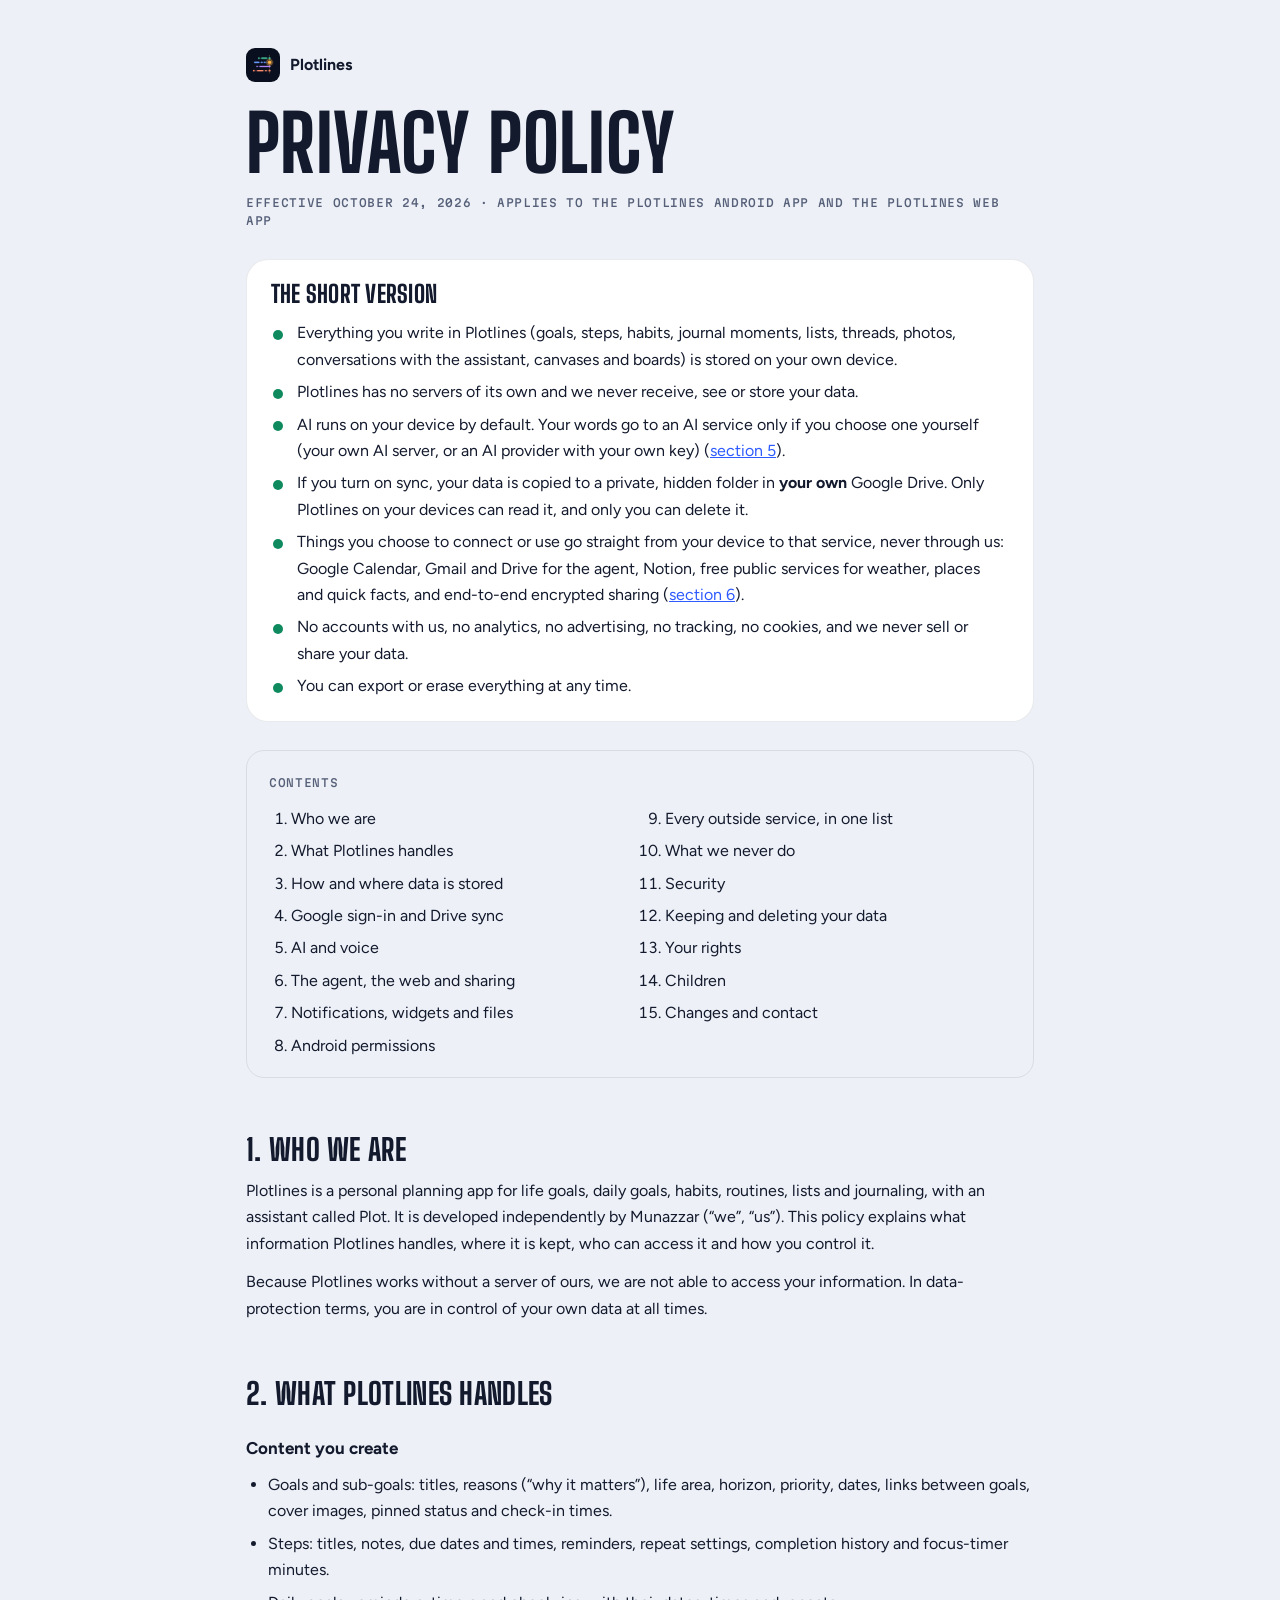
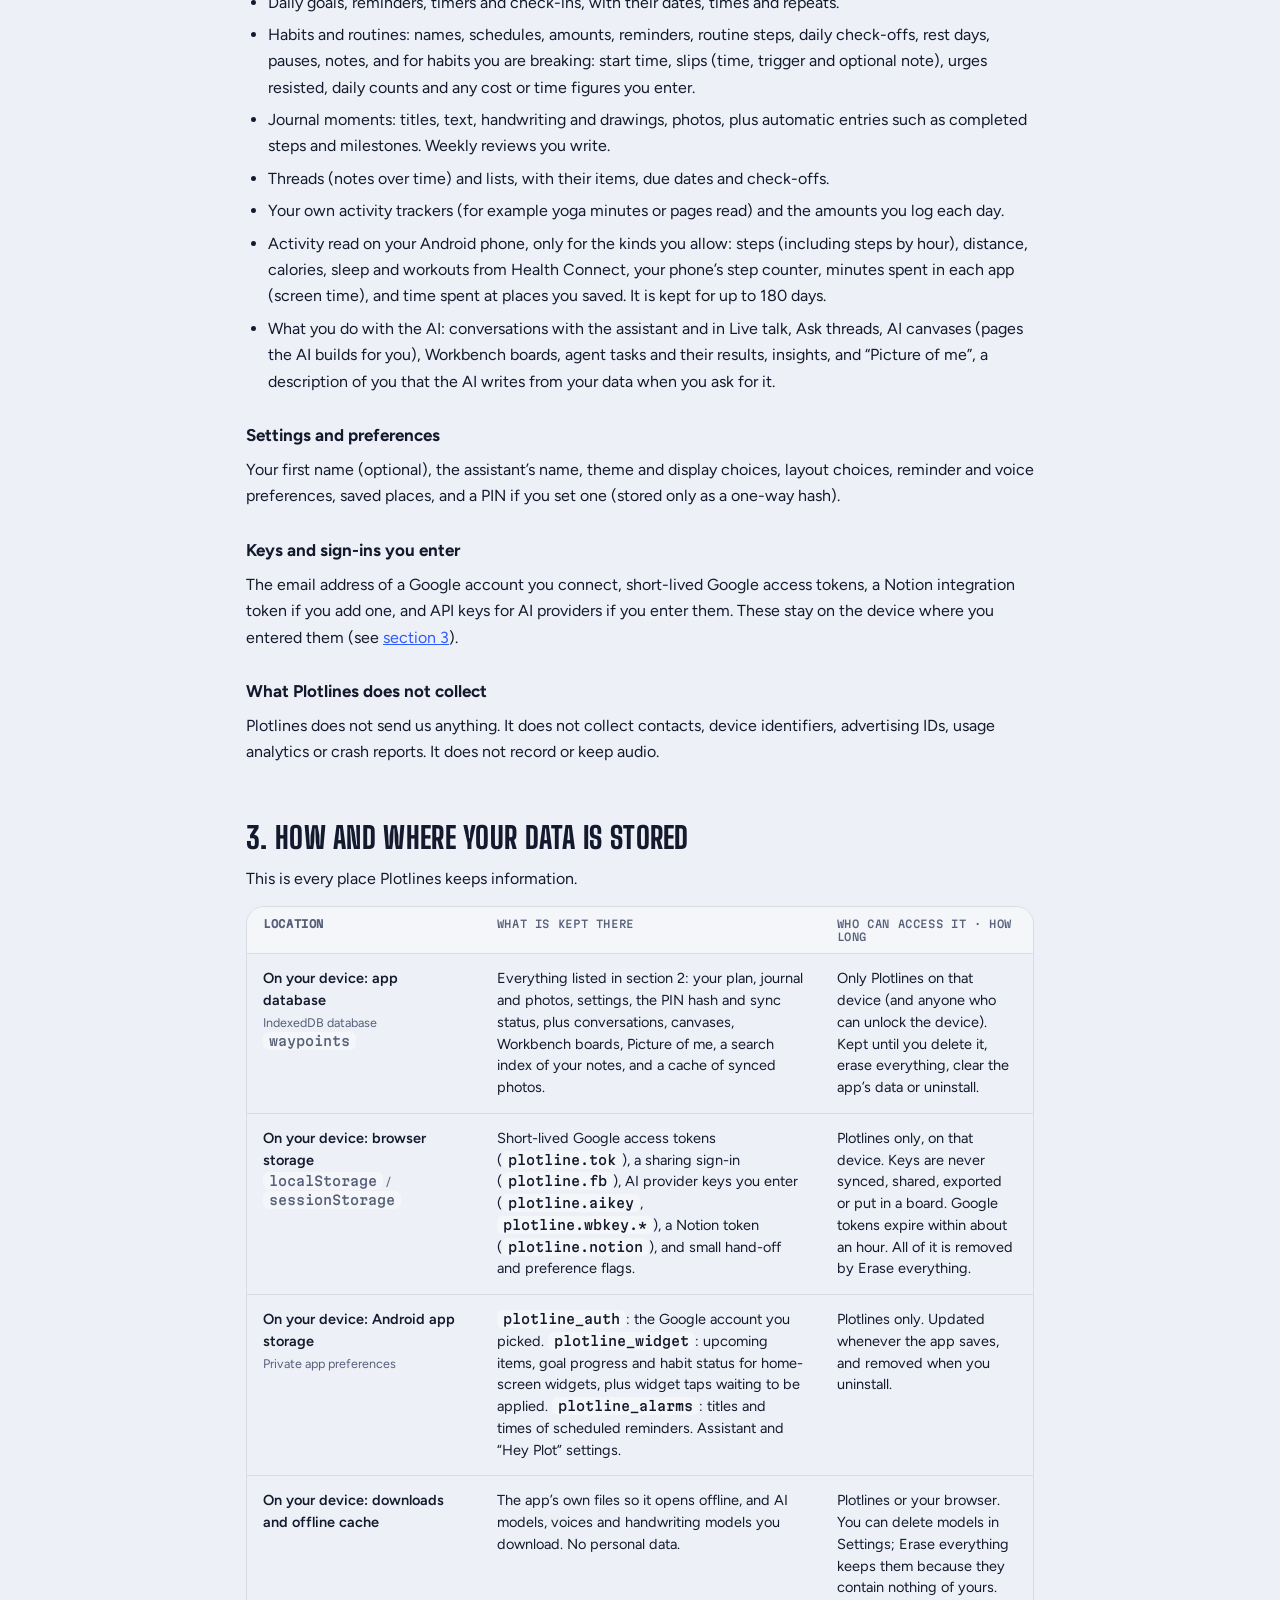
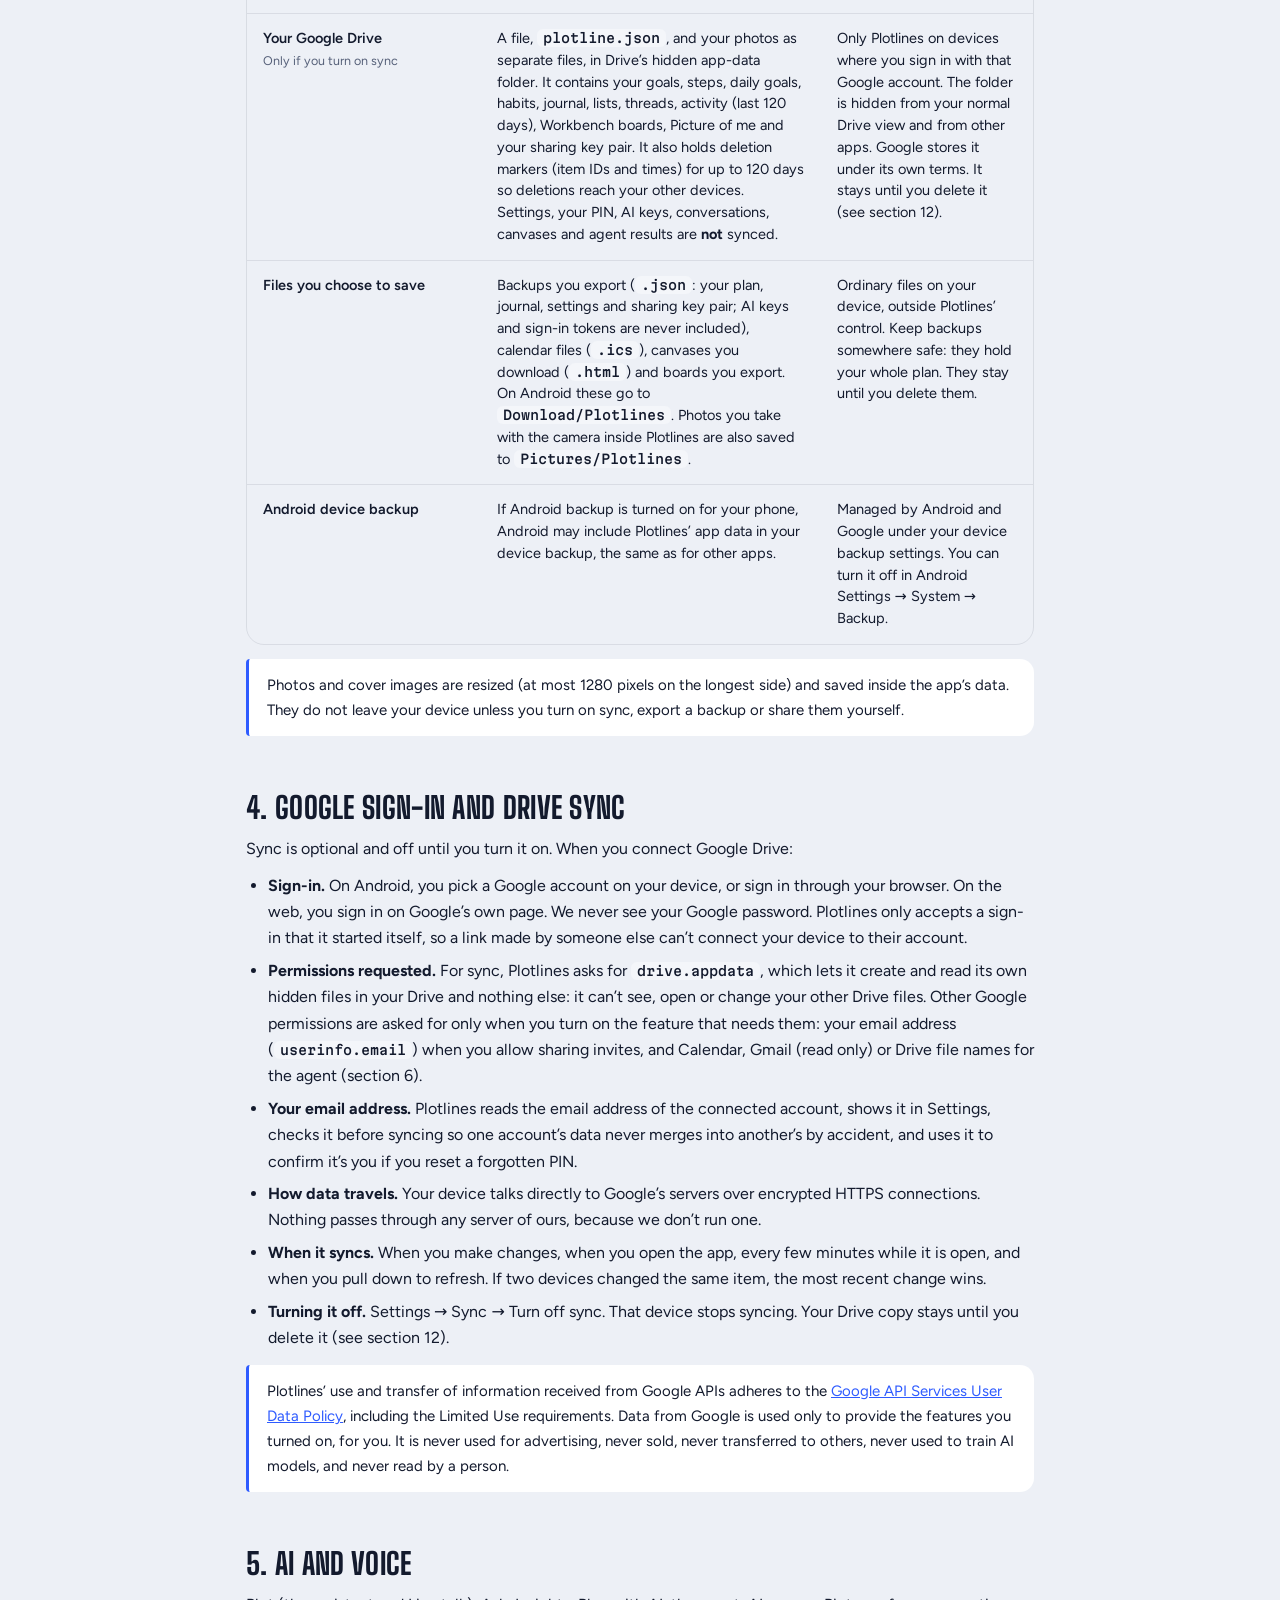
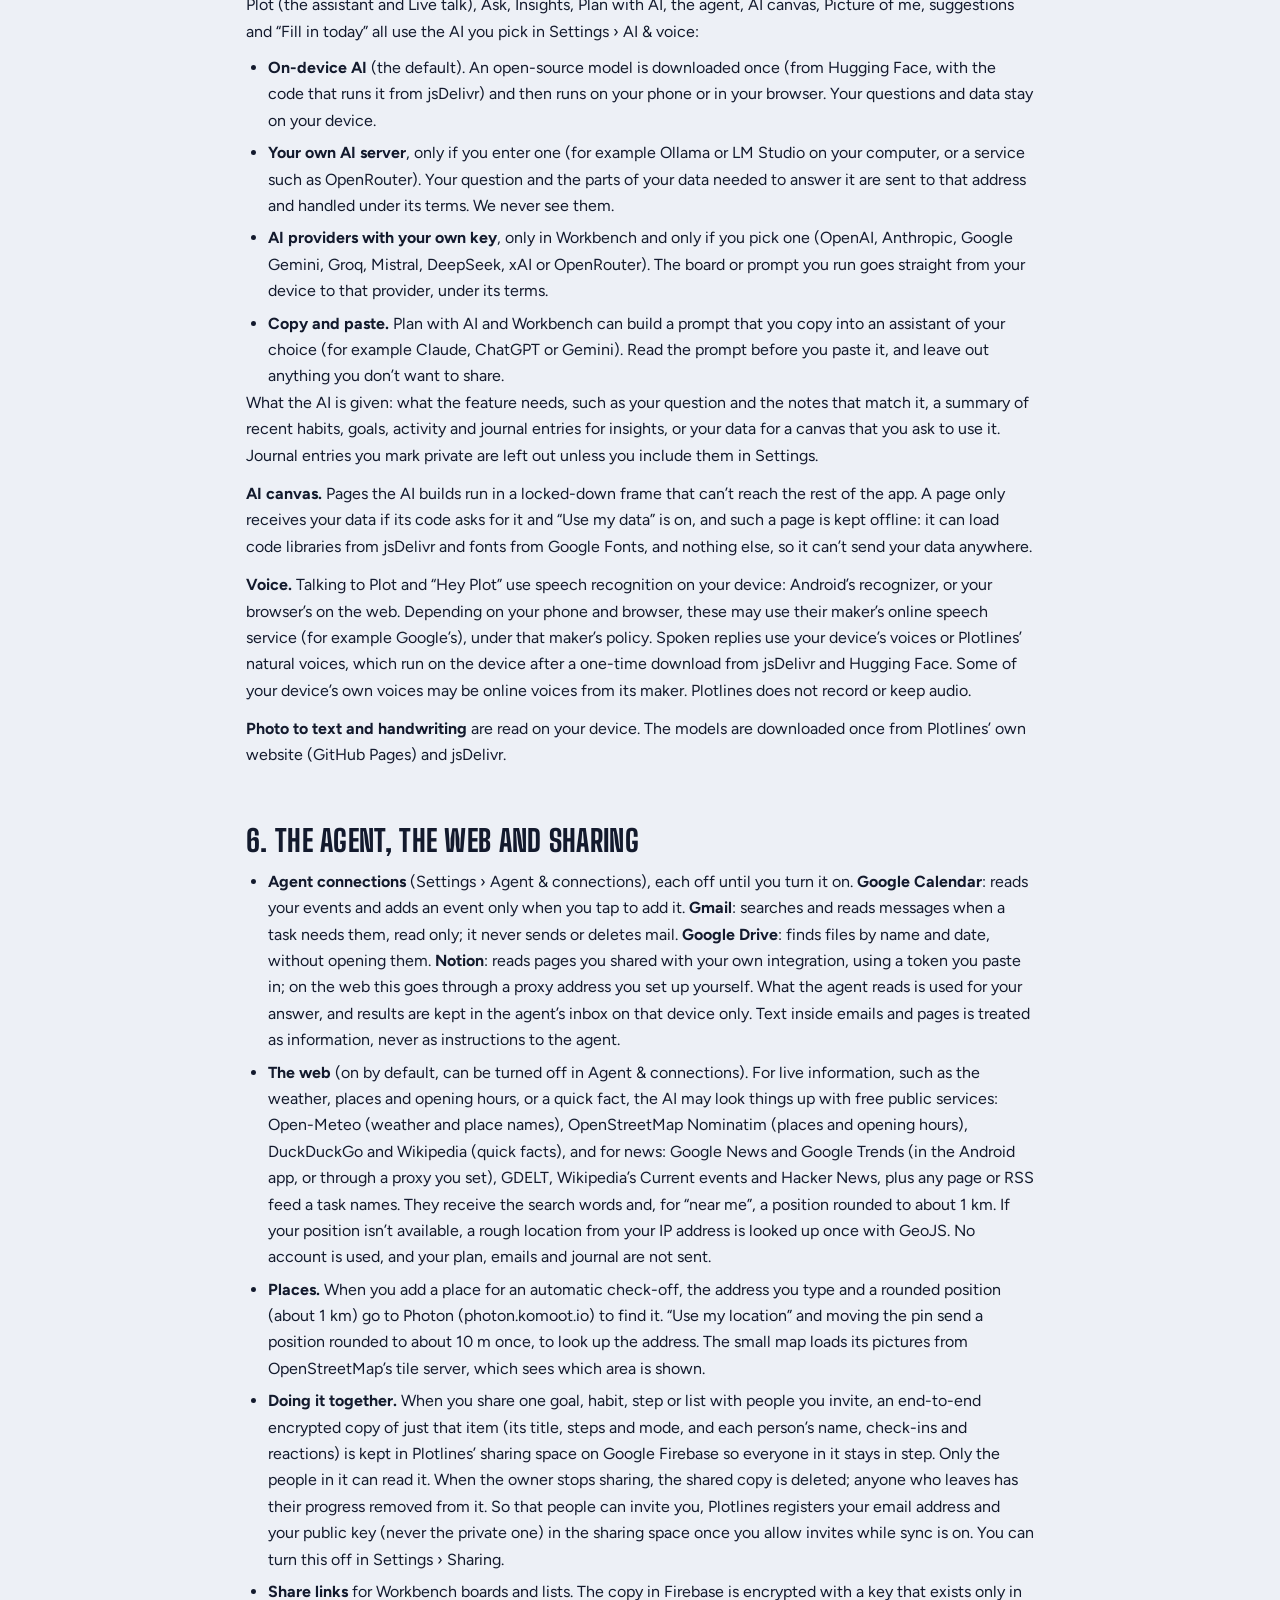
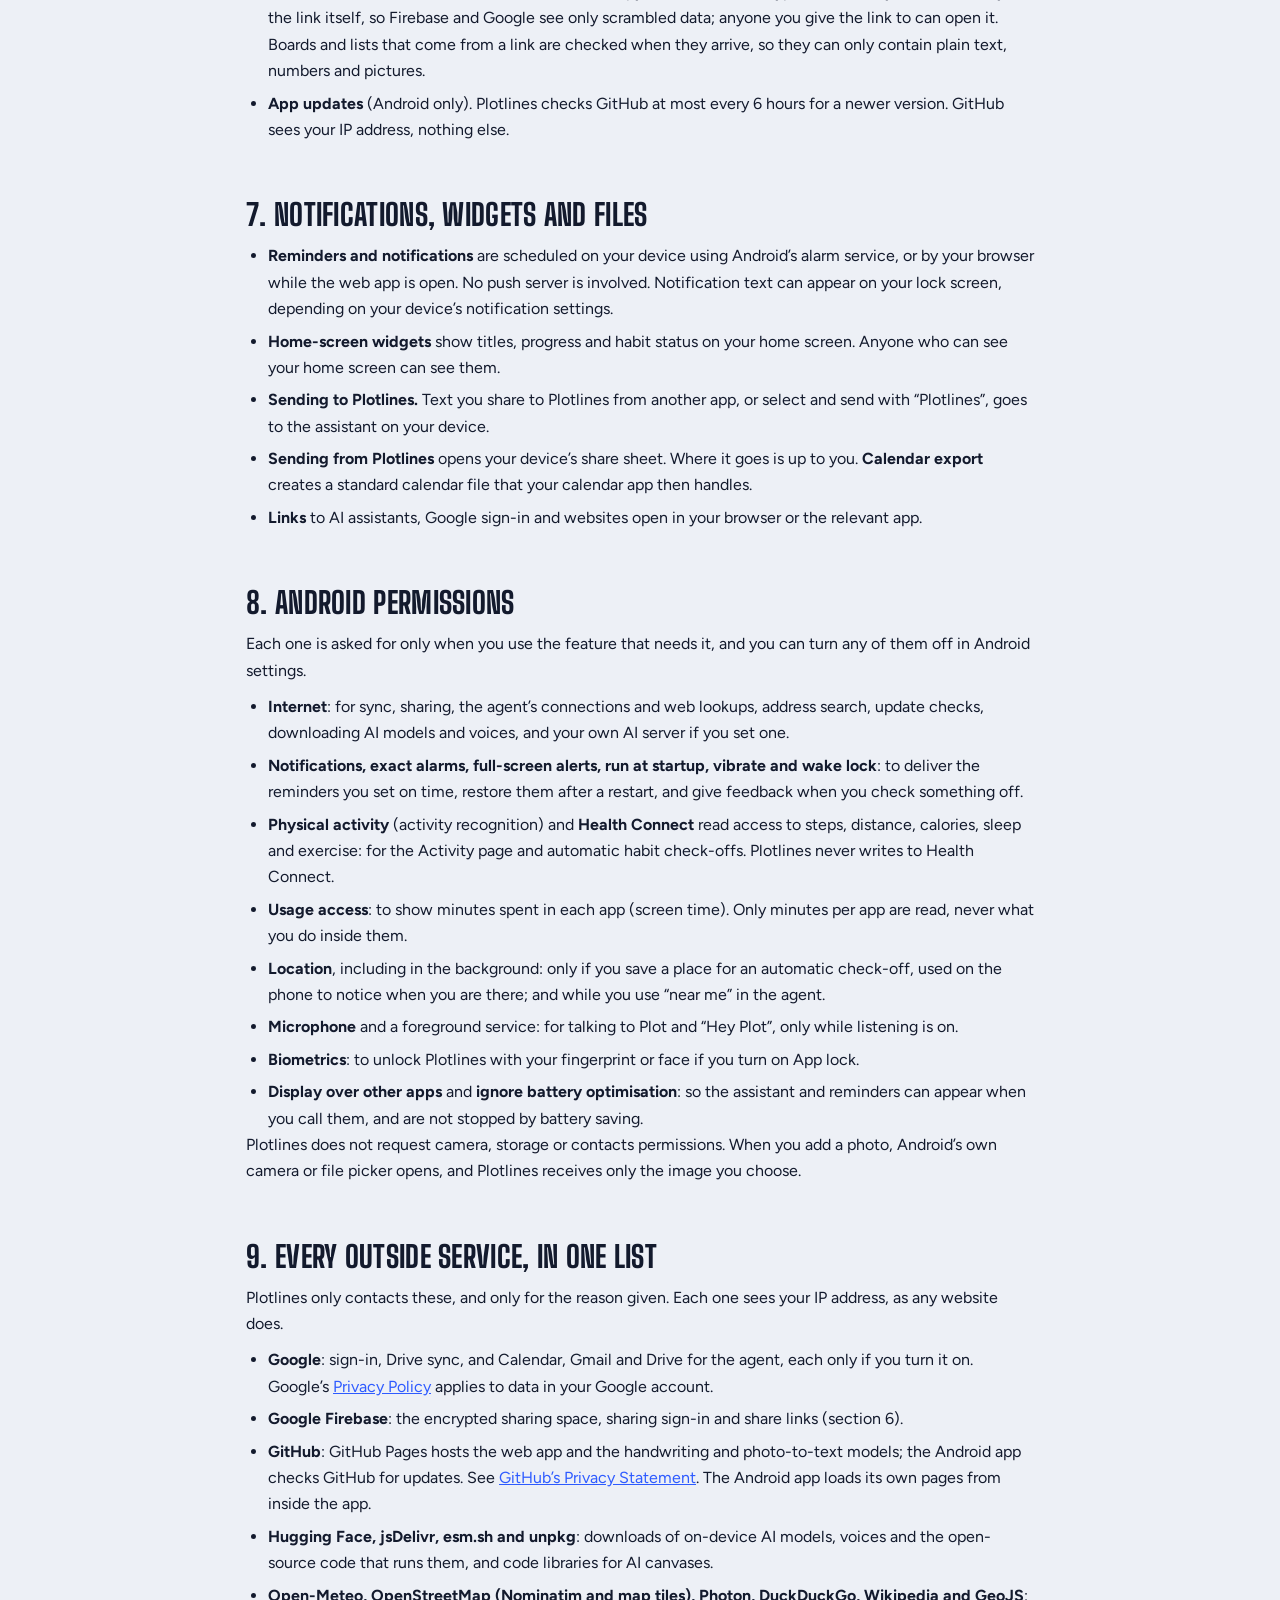
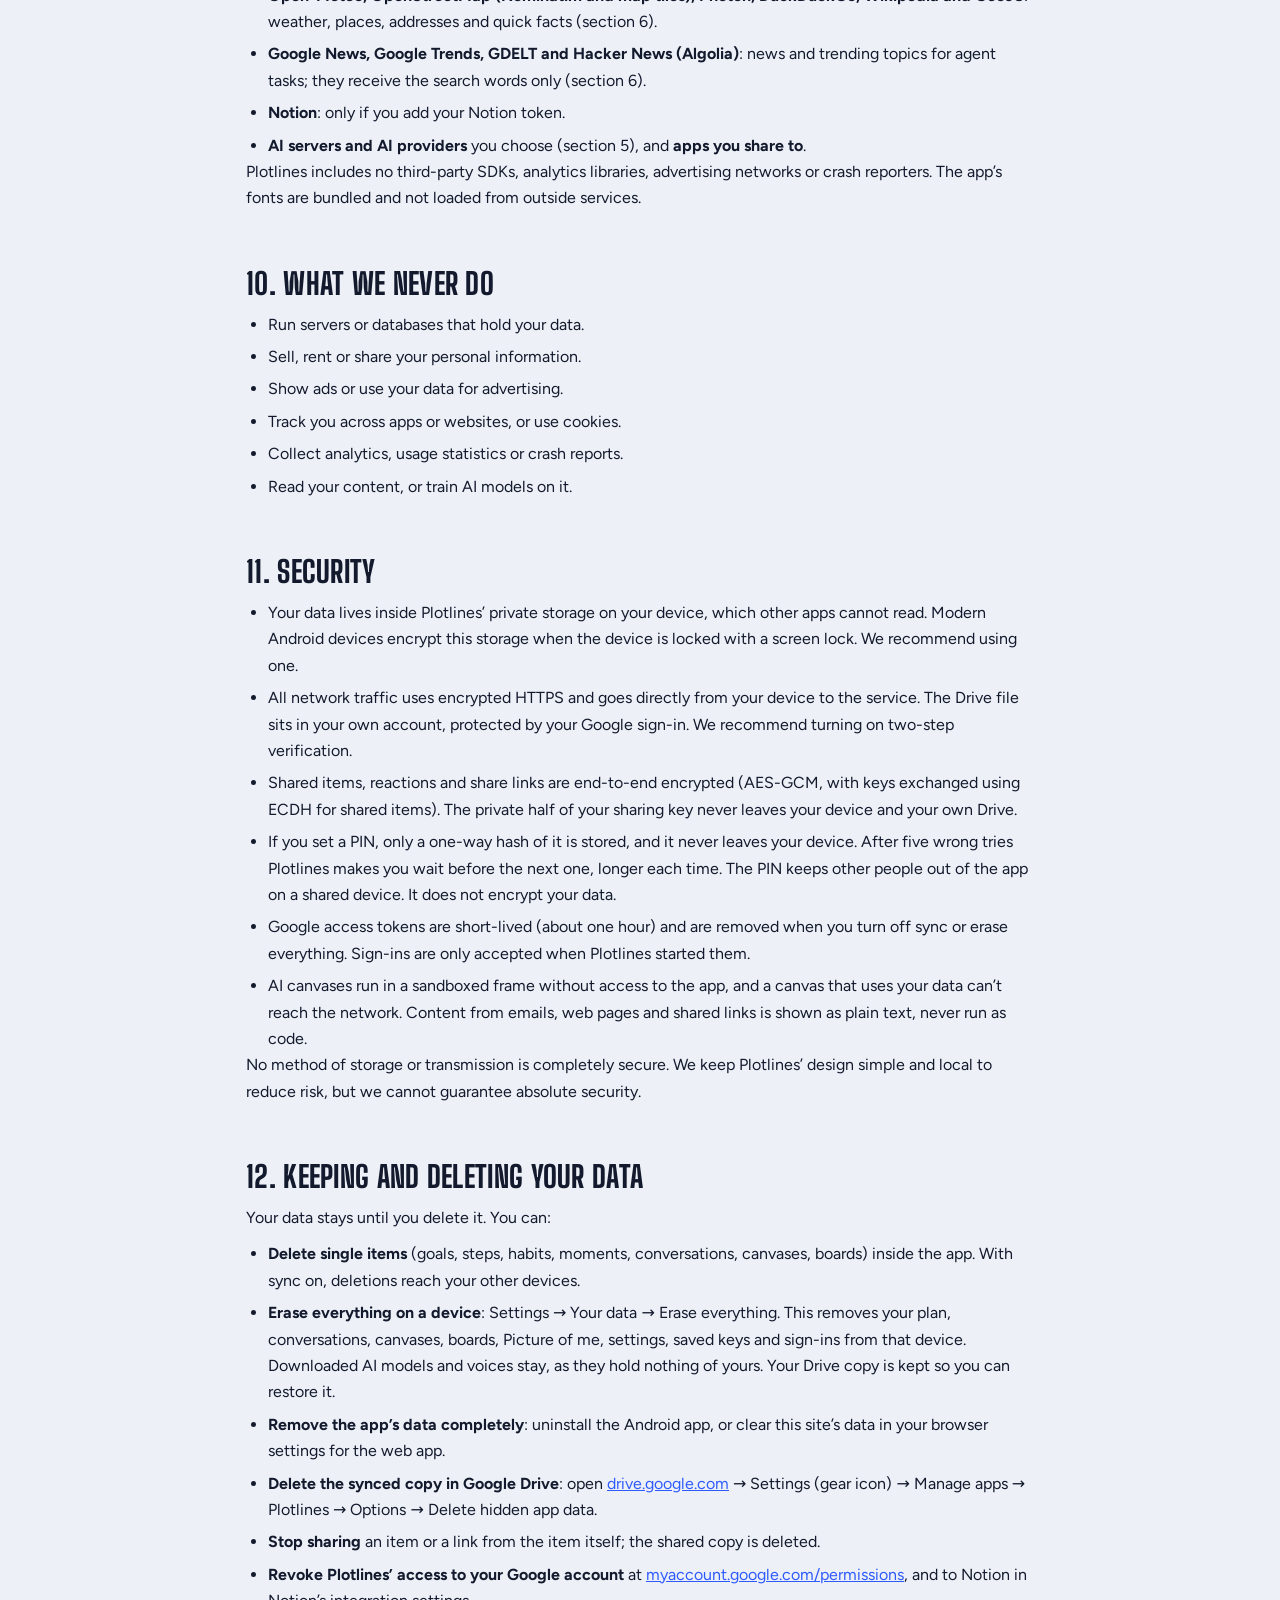
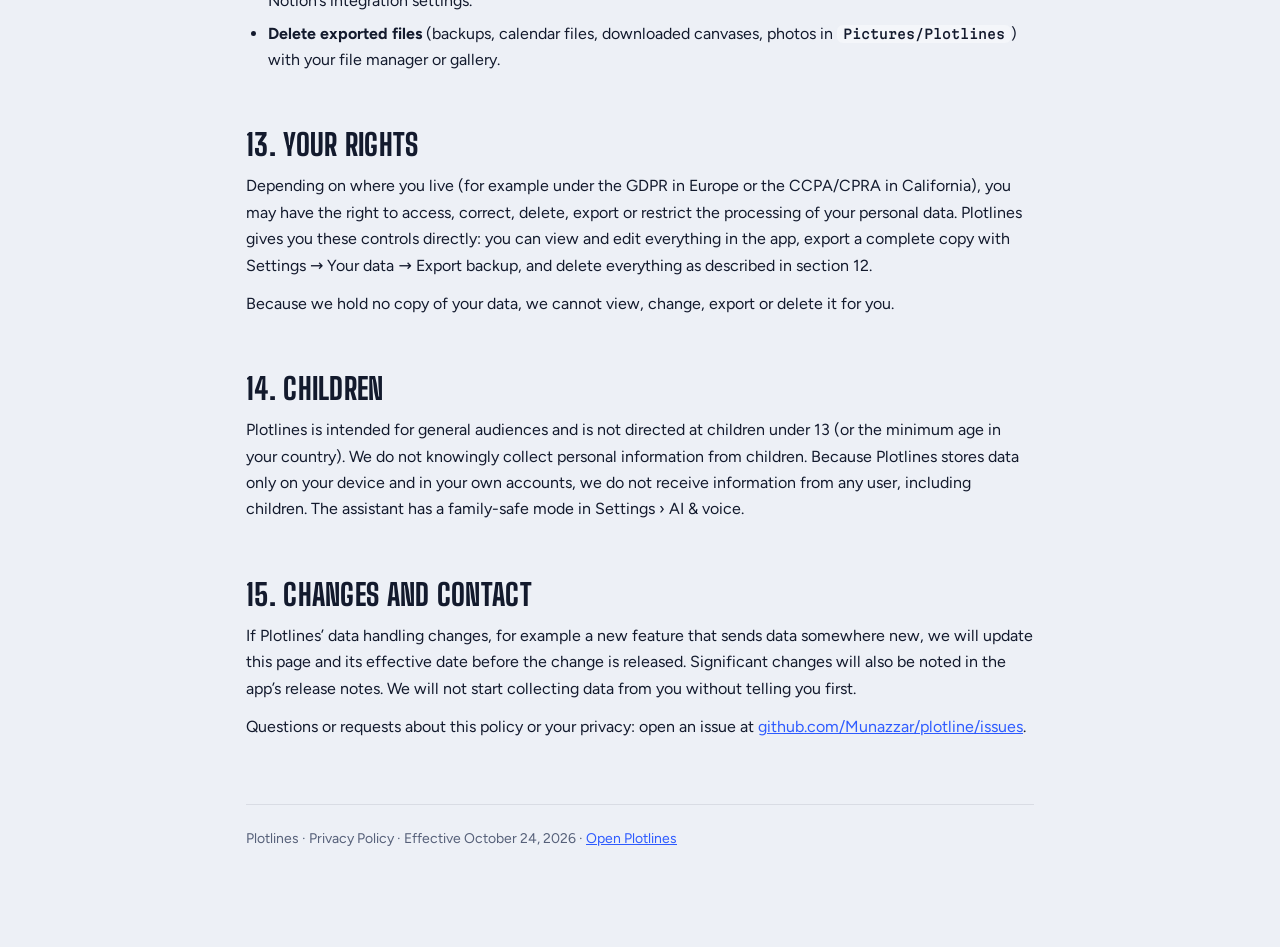
==== privacy.html @ 985416fe "1.52.0: news agent tasks that learn, tasks on your AI server, nav and title fixes - Agent web lookup" ====
<!doctype html>
<html lang="en">
<head>
<meta charset="utf-8">
<meta name="viewport" content="width=device-width,initial-scale=1,viewport-fit=cover">
<title>Plotlines Privacy Policy</title>
<meta name="description" content="How Plotlines handles your data: what it stores, where it is stored, and how to delete it.">
<meta name="theme-color" content="#0A0F1F">
<link rel="icon" href="icon-192.png">
<style>
@font-face{font-family:'Big Shoulders Display';font-weight:800;font-display:swap;src:url(fonts/big-shoulders-display-latin-800-normal.woff2) format('woff2')}
@font-face{font-family:'Figtree';font-weight:400;font-display:swap;src:url(fonts/figtree-latin-400-normal.woff2) format('woff2')}
@font-face{font-family:'Figtree';font-weight:600;font-display:swap;src:url(fonts/figtree-latin-600-normal.woff2) format('woff2')}
@font-face{font-family:'Figtree';font-weight:700;font-display:swap;src:url(fonts/figtree-latin-700-normal.woff2) format('woff2')}
@font-face{font-family:'Martian Mono';font-weight:500;font-display:swap;src:url(fonts/martian-mono-latin-500-normal.woff2) format('woff2')}
:root{--bg:#0A0F1F;--surface:#141B32;--surface-2:#1B2340;--line:rgba(200,210,240,.1);--line-2:rgba(200,210,240,.2);--text:#ECEAE3;--muted:#98A0B6;--accent:#FFB547;--ok:#46C99B}
@media (prefers-color-scheme:light){:root:not([data-theme=dark]){--bg:#EDF0F6;--surface:#FFFFFF;--surface-2:#F4F6FA;--line:rgba(18,26,52,.09);--line-2:rgba(18,26,52,.18);--text:#131A2D;--muted:#566079;--accent:#2E5BFF;--ok:#0F8A5F}}
*{box-sizing:border-box;margin:0;padding:0}
html{-webkit-text-size-adjust:100%;scroll-behavior:smooth}
body{background:var(--bg);color:var(--text);font:16px/1.65 'Figtree',system-ui,-apple-system,sans-serif;-webkit-font-smoothing:antialiased}
a{color:var(--accent)}
.wrap{max-width:820px;margin:0 auto;padding:48px 16px 96px}
header h1{font:800 clamp(44px,9vw,78px)/.9 'Big Shoulders Display',Impact,sans-serif;text-transform:uppercase;letter-spacing:.005em}
.meta{font:500 11px/1.6 'Martian Mono',ui-monospace,monospace;letter-spacing:.06em;text-transform:uppercase;color:var(--muted);margin-top:16px}
.brand{display:flex;align-items:center;gap:10px;margin-bottom:26px;text-decoration:none;color:var(--text);font-weight:700}
.brand img{width:34px;height:34px;border-radius:9px}
h2{font:800 30px/1 'Big Shoulders Display',Impact,sans-serif;text-transform:uppercase;letter-spacing:.01em;margin:56px 0 14px;scroll-margin-top:20px}
h3{font-size:17px;font-weight:700;margin:26px 0 8px}
p,li{color:var(--text)}
p+p{margin-top:12px}
ul,ol{padding-left:22px;margin-top:10px}
li+li{margin-top:6px}
.muted{color:var(--muted)}
.summary{margin-top:30px;padding:22px 24px;border-radius:22px;background:var(--surface);border:1px solid var(--line)}
.summary h2{margin-top:0;font-size:24px}
.summary ul{list-style:none;padding:0}
.summary li{position:relative;padding-left:26px}
.summary li::before{content:'';position:absolute;left:2px;top:.62em;width:10px;height:10px;border-radius:50%;background:var(--ok)}
nav.toc{margin-top:28px;padding:18px 22px;border-radius:18px;border:1px solid var(--line)}
nav.toc b{font:500 11px 'Martian Mono',monospace;letter-spacing:.06em;text-transform:uppercase;color:var(--muted)}
nav.toc ol{columns:2;column-gap:28px;margin-top:10px}
@media(max-width:600px){nav.toc ol{columns:1}}
nav.toc a{color:var(--text);text-decoration:none}
nav.toc a:hover{color:var(--accent)}
.tbl{margin-top:14px;border:1px solid var(--line);border-radius:18px;overflow:hidden}
.row{display:grid;grid-template-columns:minmax(0,1.1fr) minmax(0,1.6fr) minmax(0,1fr);gap:0;border-top:1px solid var(--line)}
.row:first-child{border-top:0}
.row>div{padding:14px 16px;font-size:14.5px;line-height:1.5}
.row.h>div{font:500 10.5px 'Martian Mono',monospace;letter-spacing:.06em;text-transform:uppercase;color:var(--muted);background:var(--surface-2);padding:10px 16px}
.row>div:first-child{font-weight:600}
.row small{display:block;color:var(--muted);font-weight:400;font-size:12.5px;margin-top:2px}
@media(max-width:640px){.row{grid-template-columns:1fr}.row.h{display:none}.row>div{padding:4px 16px}.row>div:first-child{padding-top:14px}.row>div:last-child{padding-bottom:14px;color:var(--muted)}}
code{font:500 13px 'Martian Mono',monospace;background:var(--surface-2);padding:1px 6px;border-radius:6px;word-break:break-word}
.note{margin-top:14px;padding:14px 18px;border-left:3px solid var(--accent);background:var(--surface);border-radius:4px 14px 14px 4px;font-size:15px}
footer{margin-top:64px;padding-top:22px;border-top:1px solid var(--line);color:var(--muted);font-size:14px}
</style>
</head>
<body>
<div class="wrap">
<a class="brand" href="./"><img src="icon-192.png" alt="">Plotlines</a>
<header>
<h1>Privacy Policy</h1>
<div class="meta">Effective October 24, 2026 · Applies to the Plotlines Android app and the Plotlines web app</div>
</header>

<section class="summary" aria-labelledby="sum">
<h2 id="sum">The short version</h2>
<ul>
<li>Everything you write in Plotlines (goals, steps, habits, journal moments, lists, threads, photos, conversations with the assistant, canvases and boards) is stored on your own device.</li>
<li>Plotlines has no servers of its own and we never receive, see or store your data.</li>
<li>AI runs on your device by default. Your words go to an AI service only if you choose one yourself (your own AI server, or an AI provider with your own key) (<a href="#ai">section 5</a>).</li>
<li>If you turn on sync, your data is copied to a private, hidden folder in <b>your own</b> Google Drive. Only Plotlines on your devices can read it, and only you can delete it.</li>
<li>Things you choose to connect or use go straight from your device to that service, never through us: Google Calendar, Gmail and Drive for the agent, Notion, free public services for weather, places and quick facts, and end-to-end encrypted sharing (<a href="#online">section 6</a>).</li>
<li>No accounts with us, no analytics, no advertising, no tracking, no cookies, and we never sell or share your data.</li>
<li>You can export or erase everything at any time.</li>
</ul>
</section>

<nav class="toc" aria-label="Contents"><b>Contents</b><ol>
<li><a href="#who">Who we are</a></li>
<li><a href="#collect">What Plotlines handles</a></li>
<li><a href="#storage">How and where data is stored</a></li>
<li><a href="#sync">Google sign-in and Drive sync</a></li>
<li><a href="#ai">AI and voice</a></li>
<li><a href="#online">The agent, the web and sharing</a></li>
<li><a href="#device">Notifications, widgets and files</a></li>
<li><a href="#perms">Android permissions</a></li>
<li><a href="#third">Every outside service, in one list</a></li>
<li><a href="#dont">What we never do</a></li>
<li><a href="#security">Security</a></li>
<li><a href="#delete">Keeping and deleting your data</a></li>
<li><a href="#rights">Your rights</a></li>
<li><a href="#children">Children</a></li>
<li><a href="#changes">Changes and contact</a></li>
</ol></nav>

<h2 id="who">1. Who we are</h2>
<p>Plotlines is a personal planning app for life goals, daily goals, habits, routines, lists and journaling, with an assistant called Plot. It is developed independently by Munazzar (“we”, “us”). This policy explains what information Plotlines handles, where it is kept, who can access it and how you control it.</p>
<p>Because Plotlines works without a server of ours, we are not able to access your information. In data-protection terms, you are in control of your own data at all times.</p>

<h2 id="collect">2. What Plotlines handles</h2>
<h3>Content you create</h3>
<ul>
<li>Goals and sub-goals: titles, reasons (“why it matters”), life area, horizon, priority, dates, links between goals, cover images, pinned status and check-in times.</li>
<li>Steps: titles, notes, due dates and times, reminders, repeat settings, completion history and focus-timer minutes.</li>
<li>Daily goals, reminders, timers and check-ins, with their dates, times and repeats.</li>
<li>Habits and routines: names, schedules, amounts, reminders, routine steps, daily check-offs, rest days, pauses, notes, and for habits you are breaking: start time, slips (time, trigger and optional note), urges resisted, daily counts and any cost or time figures you enter.</li>
<li>Journal moments: titles, text, handwriting and drawings, photos, plus automatic entries such as completed steps and milestones. Weekly reviews you write.</li>
<li>Threads (notes over time) and lists, with their items, due dates and check-offs.</li>
<li>Your own activity trackers (for example yoga minutes or pages read) and the amounts you log each day.</li>
<li>Activity read on your Android phone, only for the kinds you allow: steps (including steps by hour), distance, calories, sleep and workouts from Health Connect, your phone’s step counter, minutes spent in each app (screen time), and time spent at places you saved. It is kept for up to 180 days.</li>
<li>What you do with the AI: conversations with the assistant and in Live talk, Ask threads, AI canvases (pages the AI builds for you), Workbench boards, agent tasks and their results, insights, and “Picture of me”, a description of you that the AI writes from your data when you ask for it.</li>
</ul>
<h3>Settings and preferences</h3>
<p>Your first name (optional), the assistant’s name, theme and display choices, layout choices, reminder and voice preferences, saved places, and a PIN if you set one (stored only as a one-way hash).</p>
<h3>Keys and sign-ins you enter</h3>
<p>The email address of a Google account you connect, short-lived Google access tokens, a Notion integration token if you add one, and API keys for AI providers if you enter them. These stay on the device where you entered them (see <a href="#storage">section 3</a>).</p>
<h3>What Plotlines does not collect</h3>
<p>Plotlines does not send us anything. It does not collect contacts, device identifiers, advertising IDs, usage analytics or crash reports. It does not record or keep audio.</p>

<h2 id="storage">3. How and where your data is stored</h2>
<p>This is every place Plotlines keeps information.</p>
<div class="tbl" role="table" aria-label="Where Plotlines stores data">
<div class="row h" role="row"><div role="columnheader">Location</div><div role="columnheader">What is kept there</div><div role="columnheader">Who can access it · how long</div></div>
<div class="row" role="row"><div role="cell">On your device: app database<small>IndexedDB database <code>waypoints</code></small></div><div role="cell">Everything listed in section 2: your plan, journal and photos, settings, the PIN hash and sync status, plus conversations, canvases, Workbench boards, Picture of me, a search index of your notes, and a cache of synced photos.</div><div role="cell">Only Plotlines on that device (and anyone who can unlock the device). Kept until you delete it, erase everything, clear the app’s data or uninstall.</div></div>
<div class="row" role="row"><div role="cell">On your device: browser storage<small><code>localStorage</code> / <code>sessionStorage</code></small></div><div role="cell">Short-lived Google access tokens (<code>plotline.tok</code>), a sharing sign-in (<code>plotline.fb</code>), AI provider keys you enter (<code>plotline.aikey</code>, <code>plotline.wbkey.*</code>), a Notion token (<code>plotline.notion</code>), and small hand-off and preference flags.</div><div role="cell">Plotlines only, on that device. Keys are never synced, shared, exported or put in a board. Google tokens expire within about an hour. All of it is removed by Erase everything.</div></div>
<div class="row" role="row"><div role="cell">On your device: Android app storage<small>Private app preferences</small></div><div role="cell"><code>plotline_auth</code>: the Google account you picked. <code>plotline_widget</code>: upcoming items, goal progress and habit status for home-screen widgets, plus widget taps waiting to be applied. <code>plotline_alarms</code>: titles and times of scheduled reminders. Assistant and “Hey Plot” settings.</div><div role="cell">Plotlines only. Updated whenever the app saves, and removed when you uninstall.</div></div>
<div class="row" role="row"><div role="cell">On your device: downloads and offline cache</div><div role="cell">The app’s own files so it opens offline, and AI models, voices and handwriting models you download. No personal data.</div><div role="cell">Plotlines or your browser. You can delete models in Settings; Erase everything keeps them because they contain nothing of yours.</div></div>
<div class="row" role="row"><div role="cell">Your Google Drive<small>Only if you turn on sync</small></div><div role="cell">A file, <code>plotline.json</code>, and your photos as separate files, in Drive’s hidden app-data folder. It contains your goals, steps, daily goals, habits, journal, lists, threads, activity (last 120 days), Workbench boards, Picture of me and your sharing key pair. It also holds deletion markers (item IDs and times) for up to 120 days so deletions reach your other devices. Settings, your PIN, AI keys, conversations, canvases and agent results are <b>not</b> synced.</div><div role="cell">Only Plotlines on devices where you sign in with that Google account. The folder is hidden from your normal Drive view and from other apps. Google stores it under its own terms. It stays until you delete it (see section 12).</div></div>
<div class="row" role="row"><div role="cell">Files you choose to save</div><div role="cell">Backups you export (<code>.json</code>: your plan, journal, settings and sharing key pair; AI keys and sign-in tokens are never included), calendar files (<code>.ics</code>), canvases you download (<code>.html</code>) and boards you export. On Android these go to <code>Download/Plotlines</code>. Photos you take with the camera inside Plotlines are also saved to <code>Pictures/Plotlines</code>.</div><div role="cell">Ordinary files on your device, outside Plotlines’ control. Keep backups somewhere safe: they hold your whole plan. They stay until you delete them.</div></div>
<div class="row" role="row"><div role="cell">Android device backup</div><div role="cell">If Android backup is turned on for your phone, Android may include Plotlines’ app data in your device backup, the same as for other apps.</div><div role="cell">Managed by Android and Google under your device backup settings. You can turn it off in Android Settings → System → Backup.</div></div>
</div>
<p class="note">Photos and cover images are resized (at most 1280 pixels on the longest side) and saved inside the app’s data. They do not leave your device unless you turn on sync, export a backup or share them yourself.</p>

<h2 id="sync">4. Google sign-in and Drive sync</h2>
<p>Sync is optional and off until you turn it on. When you connect Google Drive:</p>
<ul>
<li><b>Sign-in.</b> On Android, you pick a Google account on your device, or sign in through your browser. On the web, you sign in on Google’s own page. We never see your Google password. Plotlines only accepts a sign-in that it started itself, so a link made by someone else can’t connect your device to their account.</li>
<li><b>Permissions requested.</b> For sync, Plotlines asks for <code>drive.appdata</code>, which lets it create and read its own hidden files in your Drive and nothing else: it can’t see, open or change your other Drive files. Other Google permissions are asked for only when you turn on the feature that needs them: your email address (<code>userinfo.email</code>) when you allow sharing invites, and Calendar, Gmail (read only) or Drive file names for the agent (section 6).</li>
<li><b>Your email address.</b> Plotlines reads the email address of the connected account, shows it in Settings, checks it before syncing so one account’s data never merges into another’s by accident, and uses it to confirm it’s you if you reset a forgotten PIN.</li>
<li><b>How data travels.</b> Your device talks directly to Google’s servers over encrypted HTTPS connections. Nothing passes through any server of ours, because we don’t run one.</li>
<li><b>When it syncs.</b> When you make changes, when you open the app, every few minutes while it is open, and when you pull down to refresh. If two devices changed the same item, the most recent change wins.</li>
<li><b>Turning it off.</b> Settings → Sync → Turn off sync. That device stops syncing. Your Drive copy stays until you delete it (see section 12).</li>
</ul>
<p class="note">Plotlines’ use and transfer of information received from Google APIs adheres to the <a href="https://developers.google.com/terms/api-services-user-data-policy" rel="noopener">Google API Services User Data Policy</a>, including the Limited Use requirements. Data from Google is used only to provide the features you turned on, for you. It is never used for advertising, never sold, never transferred to others, never used to train AI models, and never read by a person.</p>

<h2 id="ai">5. AI and voice</h2>
<p>Plot (the assistant and Live talk), Ask, Insights, Plan with AI, the agent, AI canvas, Picture of me, suggestions and “Fill in today” all use the AI you pick in Settings › AI &amp; voice:</p>
<ul>
<li><b>On-device AI</b> (the default). An open-source model is downloaded once (from Hugging Face, with the code that runs it from jsDelivr) and then runs on your phone or in your browser. Your questions and data stay on your device.</li>
<li><b>Your own AI server</b>, only if you enter one (for example Ollama or LM Studio on your computer, or a service such as OpenRouter). Your question and the parts of your data needed to answer it are sent to that address and handled under its terms. We never see them.</li>
<li><b>AI providers with your own key</b>, only in Workbench and only if you pick one (OpenAI, Anthropic, Google Gemini, Groq, Mistral, DeepSeek, xAI or OpenRouter). The board or prompt you run goes straight from your device to that provider, under its terms.</li>
<li><b>Copy and paste.</b> Plan with AI and Workbench can build a prompt that you copy into an assistant of your choice (for example Claude, ChatGPT or Gemini). Read the prompt before you paste it, and leave out anything you don’t want to share.</li>
</ul>
<p>What the AI is given: what the feature needs, such as your question and the notes that match it, a summary of recent habits, goals, activity and journal entries for insights, or your data for a canvas that you ask to use it. Journal entries you mark private are left out unless you include them in Settings.</p>
<p><b>AI canvas.</b> Pages the AI builds run in a locked-down frame that can’t reach the rest of the app. A page only receives your data if its code asks for it and “Use my data” is on, and such a page is kept offline: it can load code libraries from jsDelivr and fonts from Google Fonts, and nothing else, so it can’t send your data anywhere.</p>
<p><b>Voice.</b> Talking to Plot and “Hey Plot” use speech recognition on your device: Android’s recognizer, or your browser’s on the web. Depending on your phone and browser, these may use their maker’s online speech service (for example Google’s), under that maker’s policy. Spoken replies use your device’s voices or Plotlines’ natural voices, which run on the device after a one-time download from jsDelivr and Hugging Face. Some of your device’s own voices may be online voices from its maker. Plotlines does not record or keep audio.</p>
<p><b>Photo to text and handwriting</b> are read on your device. The models are downloaded once from Plotlines’ own website (GitHub Pages) and jsDelivr.</p>

<h2 id="online">6. The agent, the web and sharing</h2>
<ul>
<li><b>Agent connections</b> (Settings › Agent &amp; connections), each off until you turn it on. <b>Google Calendar</b>: reads your events and adds an event only when you tap to add it. <b>Gmail</b>: searches and reads messages when a task needs them, read only; it never sends or deletes mail. <b>Google Drive</b>: finds files by name and date, without opening them. <b>Notion</b>: reads pages you shared with your own integration, using a token you paste in; on the web this goes through a proxy address you set up yourself. What the agent reads is used for your answer, and results are kept in the agent’s inbox on that device only. Text inside emails and pages is treated as information, never as instructions to the agent.</li>
<li><b>The web</b> (on by default, can be turned off in Agent &amp; connections). For live information, such as the weather, places and opening hours, or a quick fact, the AI may look things up with free public services: Open-Meteo (weather and place names), OpenStreetMap Nominatim (places and opening hours), DuckDuckGo and Wikipedia (quick facts), and for news: Google News and Google Trends (in the Android app, or through a proxy you set), GDELT, Wikipedia’s Current events and Hacker News, plus any page or RSS feed a task names. They receive the search words and, for “near me”, a position rounded to about 1 km. If your position isn’t available, a rough location from your IP address is looked up once with GeoJS. No account is used, and your plan, emails and journal are not sent.</li>
<li><b>Places.</b> When you add a place for an automatic check-off, the address you type and a rounded position (about 1 km) go to Photon (photon.komoot.io) to find it. “Use my location” and moving the pin send a position rounded to about 10 m once, to look up the address. The small map loads its pictures from OpenStreetMap’s tile server, which sees which area is shown.</li>
<li><b>Doing it together.</b> When you share one goal, habit, step or list with people you invite, an end-to-end encrypted copy of just that item (its title, steps and mode, and each person’s name, check-ins and reactions) is kept in Plotlines’ sharing space on Google Firebase so everyone in it stays in step. Only the people in it can read it. When the owner stops sharing, the shared copy is deleted; anyone who leaves has their progress removed from it. So that people can invite you, Plotlines registers your email address and your public key (never the private one) in the sharing space once you allow invites while sync is on. You can turn this off in Settings › Sharing.</li>
<li><b>Share links</b> for Workbench boards and lists. The copy in Firebase is encrypted with a key that exists only in the link itself, so Firebase and Google see only scrambled data; anyone you give the link to can open it. Boards and lists that come from a link are checked when they arrive, so they can only contain plain text, numbers and pictures.</li>
<li><b>App updates</b> (Android only). Plotlines checks GitHub at most every 6 hours for a newer version. GitHub sees your IP address, nothing else.</li>
</ul>

<h2 id="device">7. Notifications, widgets and files</h2>
<ul>
<li><b>Reminders and notifications</b> are scheduled on your device using Android’s alarm service, or by your browser while the web app is open. No push server is involved. Notification text can appear on your lock screen, depending on your device’s notification settings.</li>
<li><b>Home-screen widgets</b> show titles, progress and habit status on your home screen. Anyone who can see your home screen can see them.</li>
<li><b>Sending to Plotlines.</b> Text you share to Plotlines from another app, or select and send with “Plotlines”, goes to the assistant on your device.</li>
<li><b>Sending from Plotlines</b> opens your device’s share sheet. Where it goes is up to you. <b>Calendar export</b> creates a standard calendar file that your calendar app then handles.</li>
<li><b>Links</b> to AI assistants, Google sign-in and websites open in your browser or the relevant app.</li>
</ul>

<h2 id="perms">8. Android permissions</h2>
<p>Each one is asked for only when you use the feature that needs it, and you can turn any of them off in Android settings.</p>
<ul>
<li><b>Internet</b>: for sync, sharing, the agent’s connections and web lookups, address search, update checks, downloading AI models and voices, and your own AI server if you set one.</li>
<li><b>Notifications, exact alarms, full-screen alerts, run at startup, vibrate and wake lock</b>: to deliver the reminders you set on time, restore them after a restart, and give feedback when you check something off.</li>
<li><b>Physical activity</b> (activity recognition) and <b>Health Connect</b> read access to steps, distance, calories, sleep and exercise: for the Activity page and automatic habit check-offs. Plotlines never writes to Health Connect.</li>
<li><b>Usage access</b>: to show minutes spent in each app (screen time). Only minutes per app are read, never what you do inside them.</li>
<li><b>Location</b>, including in the background: only if you save a place for an automatic check-off, used on the phone to notice when you are there; and while you use “near me” in the agent.</li>
<li><b>Microphone</b> and a foreground service: for talking to Plot and “Hey Plot”, only while listening is on.</li>
<li><b>Biometrics</b>: to unlock Plotlines with your fingerprint or face if you turn on App lock.</li>
<li><b>Display over other apps</b> and <b>ignore battery optimisation</b>: so the assistant and reminders can appear when you call them, and are not stopped by battery saving.</li>
</ul>
<p>Plotlines does not request camera, storage or contacts permissions. When you add a photo, Android’s own camera or file picker opens, and Plotlines receives only the image you choose.</p>

<h2 id="third">9. Every outside service, in one list</h2>
<p>Plotlines only contacts these, and only for the reason given. Each one sees your IP address, as any website does.</p>
<ul>
<li><b>Google</b>: sign-in, Drive sync, and Calendar, Gmail and Drive for the agent, each only if you turn it on. Google’s <a href="https://policies.google.com/privacy" rel="noopener">Privacy Policy</a> applies to data in your Google account.</li>
<li><b>Google Firebase</b>: the encrypted sharing space, sharing sign-in and share links (section 6).</li>
<li><b>GitHub</b>: GitHub Pages hosts the web app and the handwriting and photo-to-text models; the Android app checks GitHub for updates. See <a href="https://docs.github.com/en/site-policy/privacy-policies/github-general-privacy-statement" rel="noopener">GitHub’s Privacy Statement</a>. The Android app loads its own pages from inside the app.</li>
<li><b>Hugging Face, jsDelivr, esm.sh and unpkg</b>: downloads of on-device AI models, voices and the open-source code that runs them, and code libraries for AI canvases.</li>
<li><b>Open-Meteo, OpenStreetMap (Nominatim and map tiles), Photon, DuckDuckGo, Wikipedia and GeoJS</b>: weather, places, addresses and quick facts (section 6).</li>
<li><b>Google News, Google Trends, GDELT and Hacker News (Algolia)</b>: news and trending topics for agent tasks; they receive the search words only (section 6).</li>
<li><b>Notion</b>: only if you add your Notion token.</li>
<li><b>AI servers and AI providers</b> you choose (section 5), and <b>apps you share to</b>.</li>
</ul>
<p>Plotlines includes no third-party SDKs, analytics libraries, advertising networks or crash reporters. The app’s fonts are bundled and not loaded from outside services.</p>

<h2 id="dont">10. What we never do</h2>
<ul>
<li>Run servers or databases that hold your data.</li>
<li>Sell, rent or share your personal information.</li>
<li>Show ads or use your data for advertising.</li>
<li>Track you across apps or websites, or use cookies.</li>
<li>Collect analytics, usage statistics or crash reports.</li>
<li>Read your content, or train AI models on it.</li>
</ul>

<h2 id="security">11. Security</h2>
<ul>
<li>Your data lives inside Plotlines’ private storage on your device, which other apps cannot read. Modern Android devices encrypt this storage when the device is locked with a screen lock. We recommend using one.</li>
<li>All network traffic uses encrypted HTTPS and goes directly from your device to the service. The Drive file sits in your own account, protected by your Google sign-in. We recommend turning on two-step verification.</li>
<li>Shared items, reactions and share links are end-to-end encrypted (AES-GCM, with keys exchanged using ECDH for shared items). The private half of your sharing key never leaves your device and your own Drive.</li>
<li>If you set a PIN, only a one-way hash of it is stored, and it never leaves your device. After five wrong tries Plotlines makes you wait before the next one, longer each time. The PIN keeps other people out of the app on a shared device. It does not encrypt your data.</li>
<li>Google access tokens are short-lived (about one hour) and are removed when you turn off sync or erase everything. Sign-ins are only accepted when Plotlines started them.</li>
<li>AI canvases run in a sandboxed frame without access to the app, and a canvas that uses your data can’t reach the network. Content from emails, web pages and shared links is shown as plain text, never run as code.</li>
</ul>
<p>No method of storage or transmission is completely secure. We keep Plotlines’ design simple and local to reduce risk, but we cannot guarantee absolute security.</p>

<h2 id="delete">12. Keeping and deleting your data</h2>
<p>Your data stays until you delete it. You can:</p>
<ul>
<li><b>Delete single items</b> (goals, steps, habits, moments, conversations, canvases, boards) inside the app. With sync on, deletions reach your other devices.</li>
<li><b>Erase everything on a device</b>: Settings → Your data → Erase everything. This removes your plan, conversations, canvases, boards, Picture of me, settings, saved keys and sign-ins from that device. Downloaded AI models and voices stay, as they hold nothing of yours. Your Drive copy is kept so you can restore it.</li>
<li><b>Remove the app’s data completely</b>: uninstall the Android app, or clear this site’s data in your browser settings for the web app.</li>
<li><b>Delete the synced copy in Google Drive</b>: open <a href="https://drive.google.com" rel="noopener">drive.google.com</a> → Settings (gear icon) → Manage apps → Plotlines → Options → Delete hidden app data.</li>
<li><b>Stop sharing</b> an item or a link from the item itself; the shared copy is deleted.</li>
<li><b>Revoke Plotlines’ access to your Google account</b> at <a href="https://myaccount.google.com/permissions" rel="noopener">myaccount.google.com/permissions</a>, and to Notion in Notion’s integration settings.</li>
<li><b>Delete exported files</b> (backups, calendar files, downloaded canvases, photos in <code>Pictures/Plotlines</code>) with your file manager or gallery.</li>
</ul>

<h2 id="rights">13. Your rights</h2>
<p>Depending on where you live (for example under the GDPR in Europe or the CCPA/CPRA in California), you may have the right to access, correct, delete, export or restrict the processing of your personal data. Plotlines gives you these controls directly: you can view and edit everything in the app, export a complete copy with Settings → Your data → Export backup, and delete everything as described in section 12.</p>
<p>Because we hold no copy of your data, we cannot view, change, export or delete it for you.</p>

<h2 id="children">14. Children</h2>
<p>Plotlines is intended for general audiences and is not directed at children under 13 (or the minimum age in your country). We do not knowingly collect personal information from children. Because Plotlines stores data only on your device and in your own accounts, we do not receive information from any user, including children. The assistant has a family-safe mode in Settings › AI &amp; voice.</p>

<h2 id="changes">15. Changes and contact</h2>
<p>If Plotlines’ data handling changes, for example a new feature that sends data somewhere new, we will update this page and its effective date before the change is released. Significant changes will also be noted in the app’s release notes. We will not start collecting data from you without telling you first.</p>
<p id="contact">Questions or requests about this policy or your privacy: open an issue at <a href="https://github.com/Munazzar/plotline/issues" rel="noopener">github.com/Munazzar/plotline/issues</a>.</p>

<footer>Plotlines · Privacy Policy · Effective October 24, 2026 · <a href="./">Open Plotlines</a></footer>
</div>
</body>
</html>
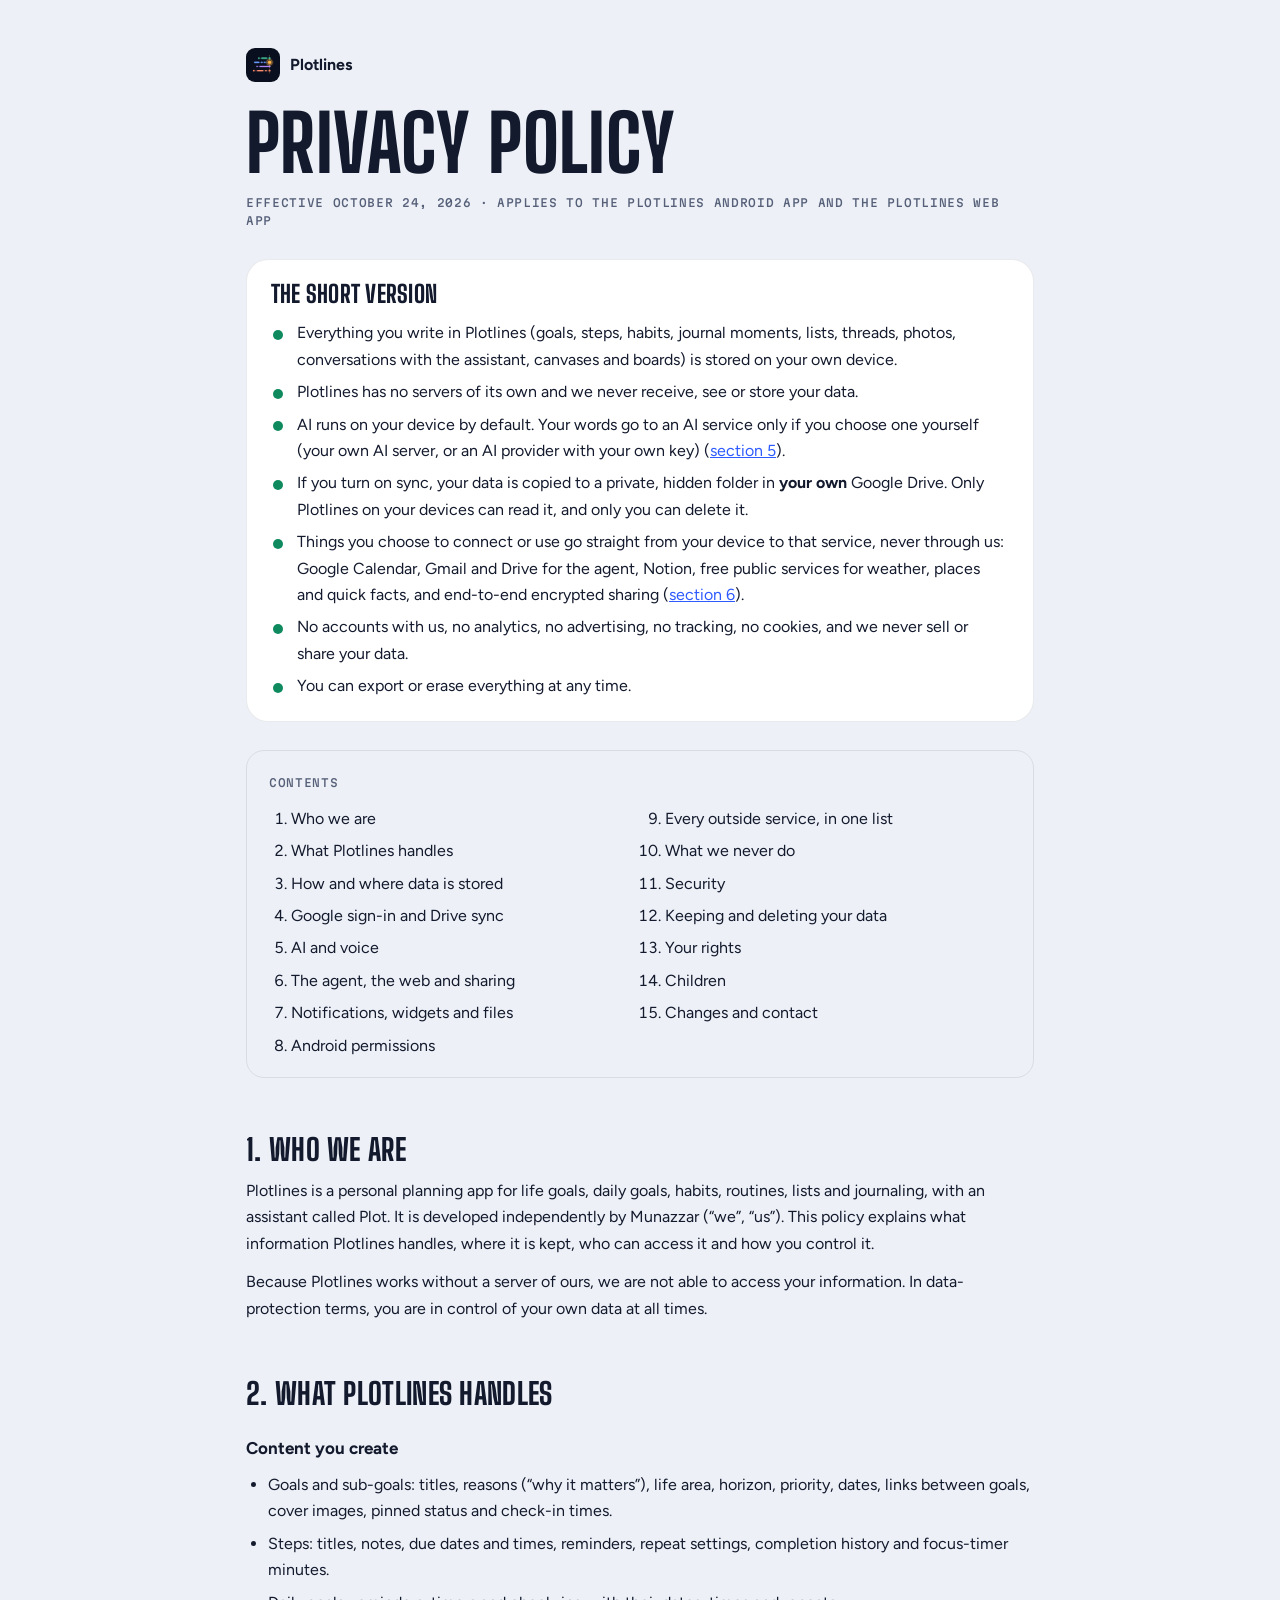
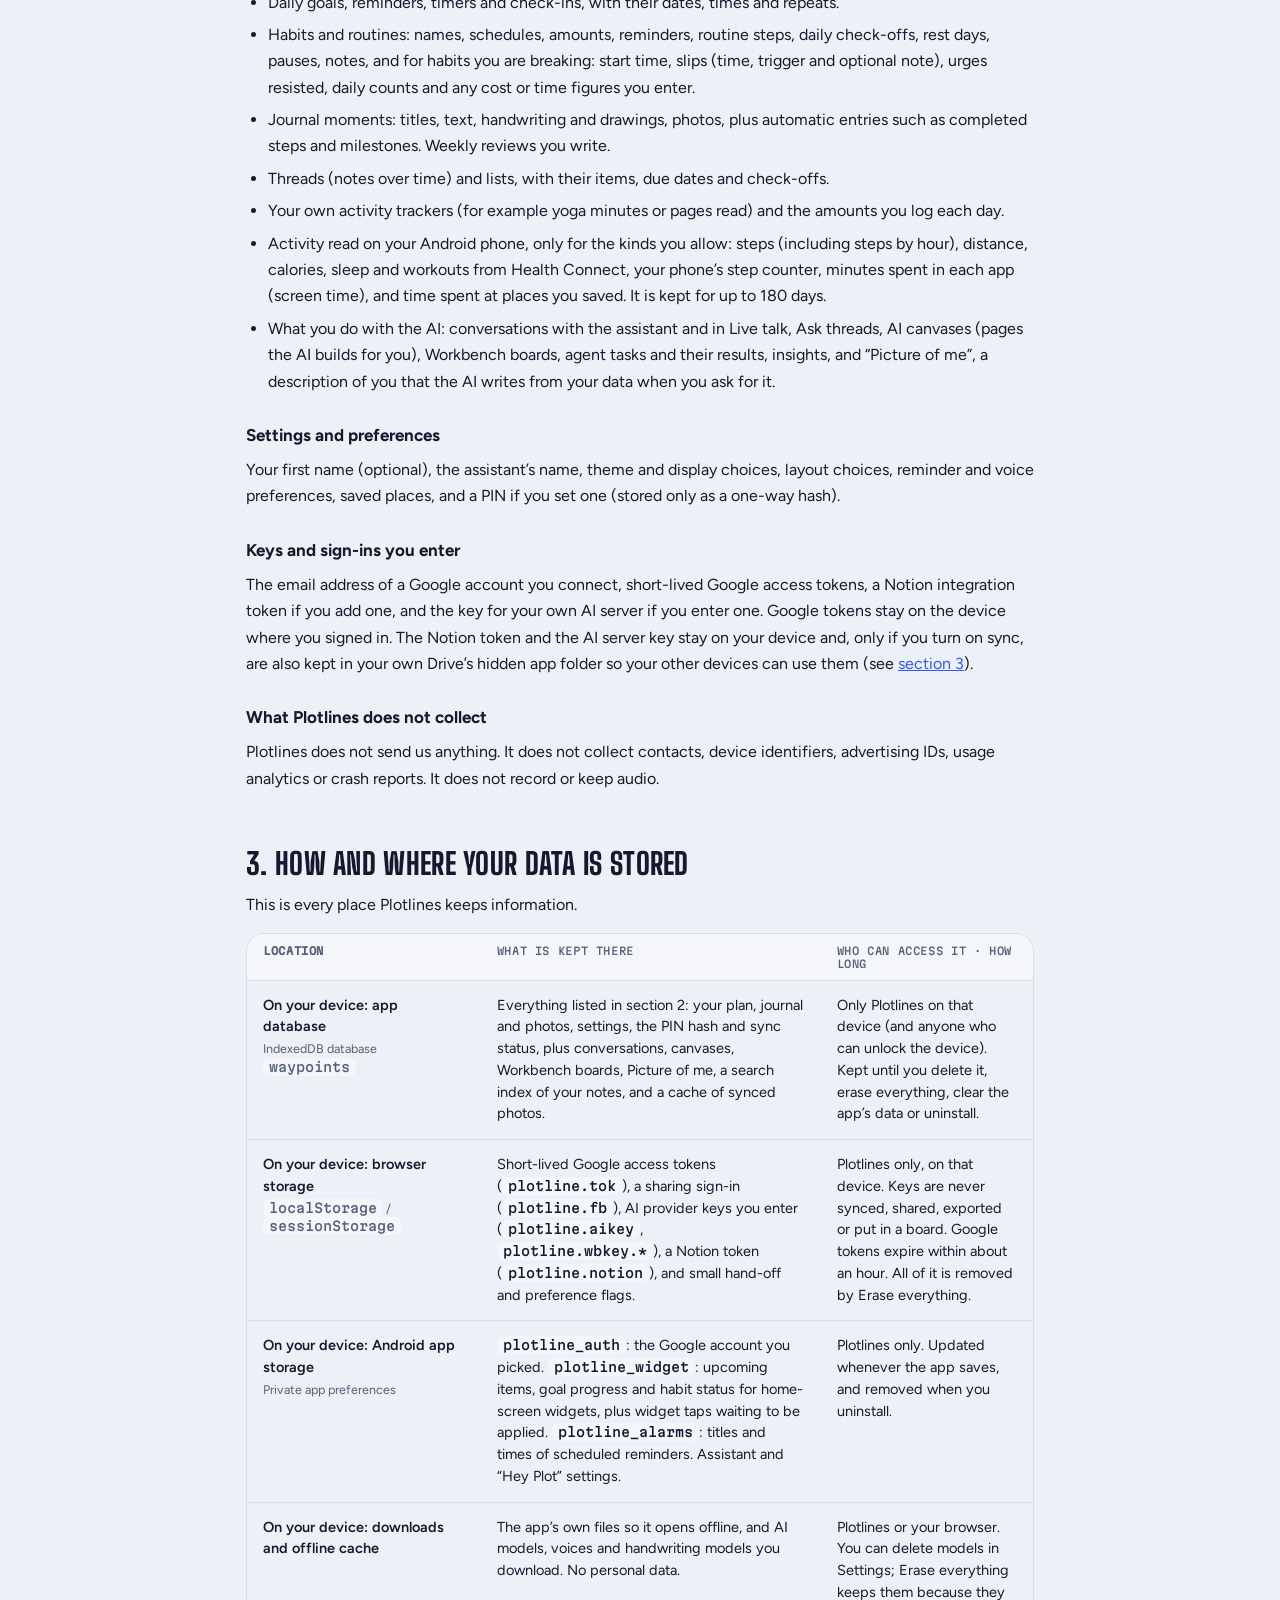
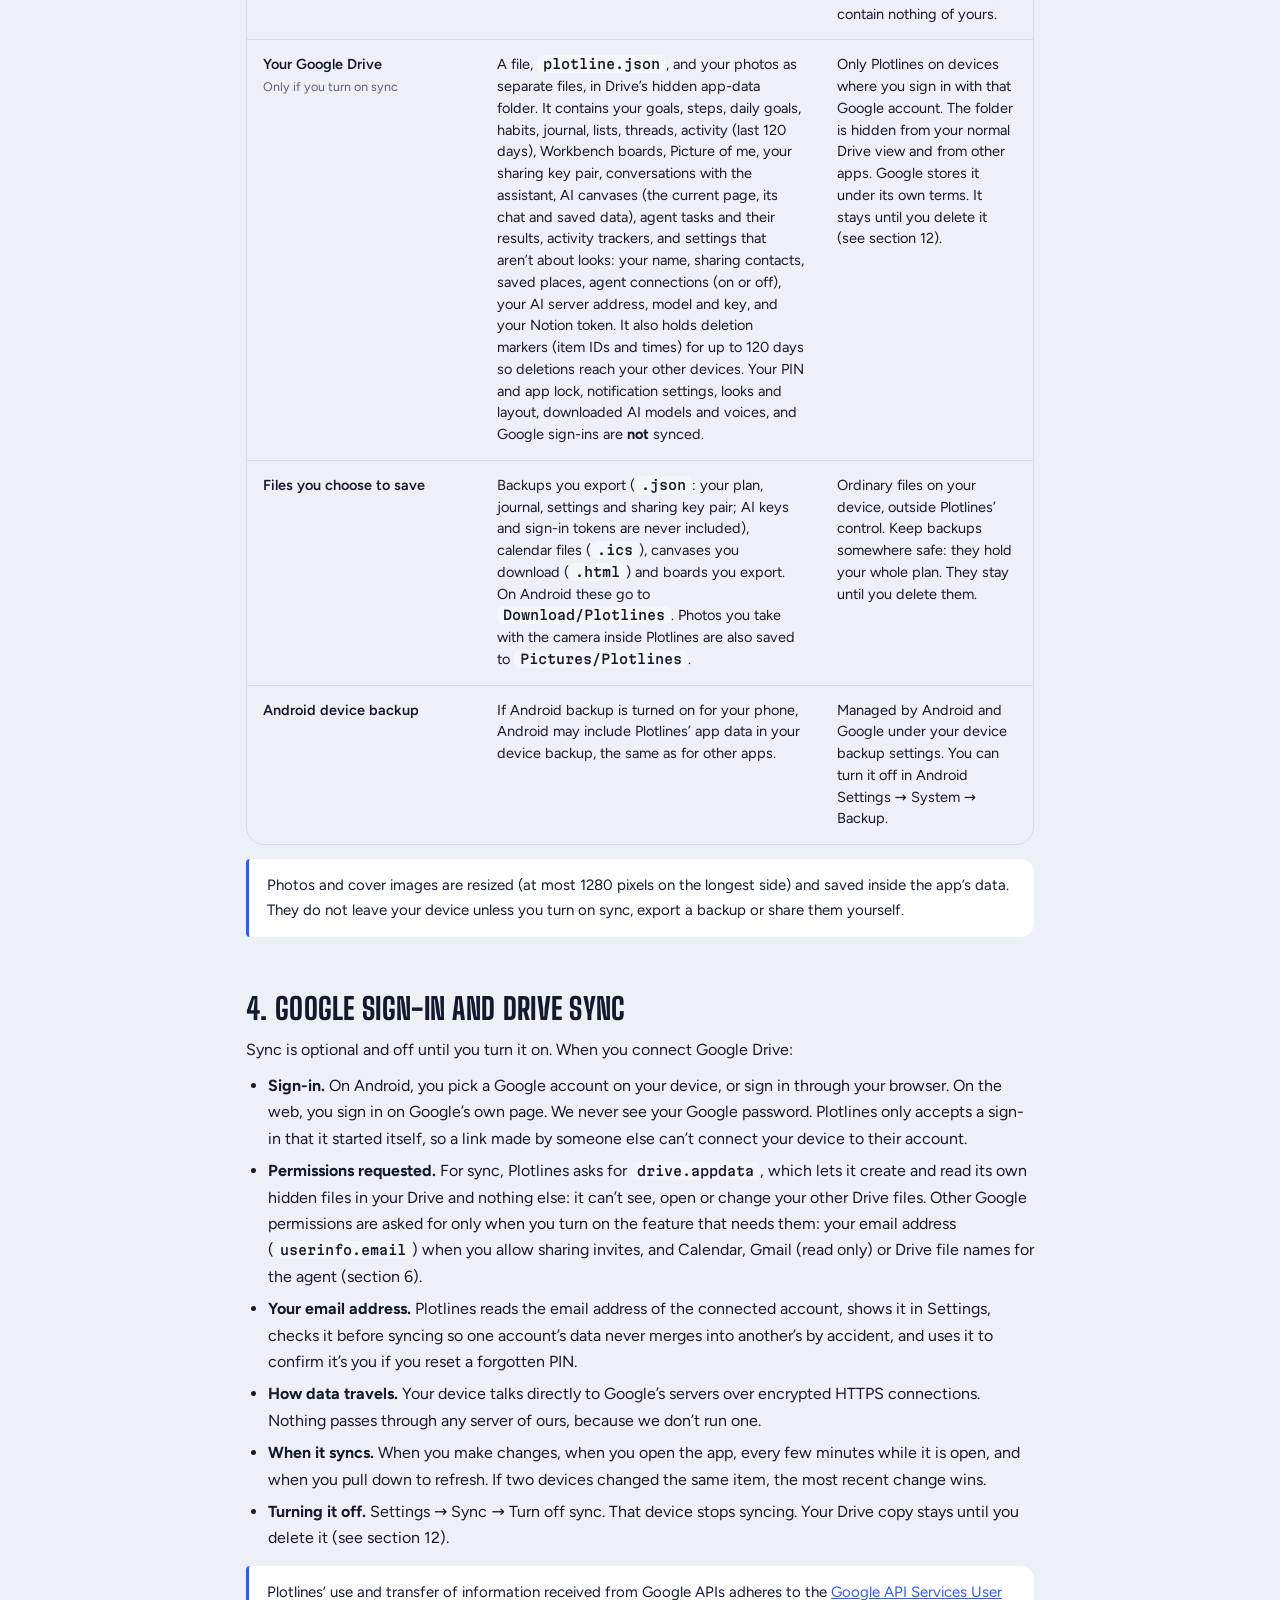
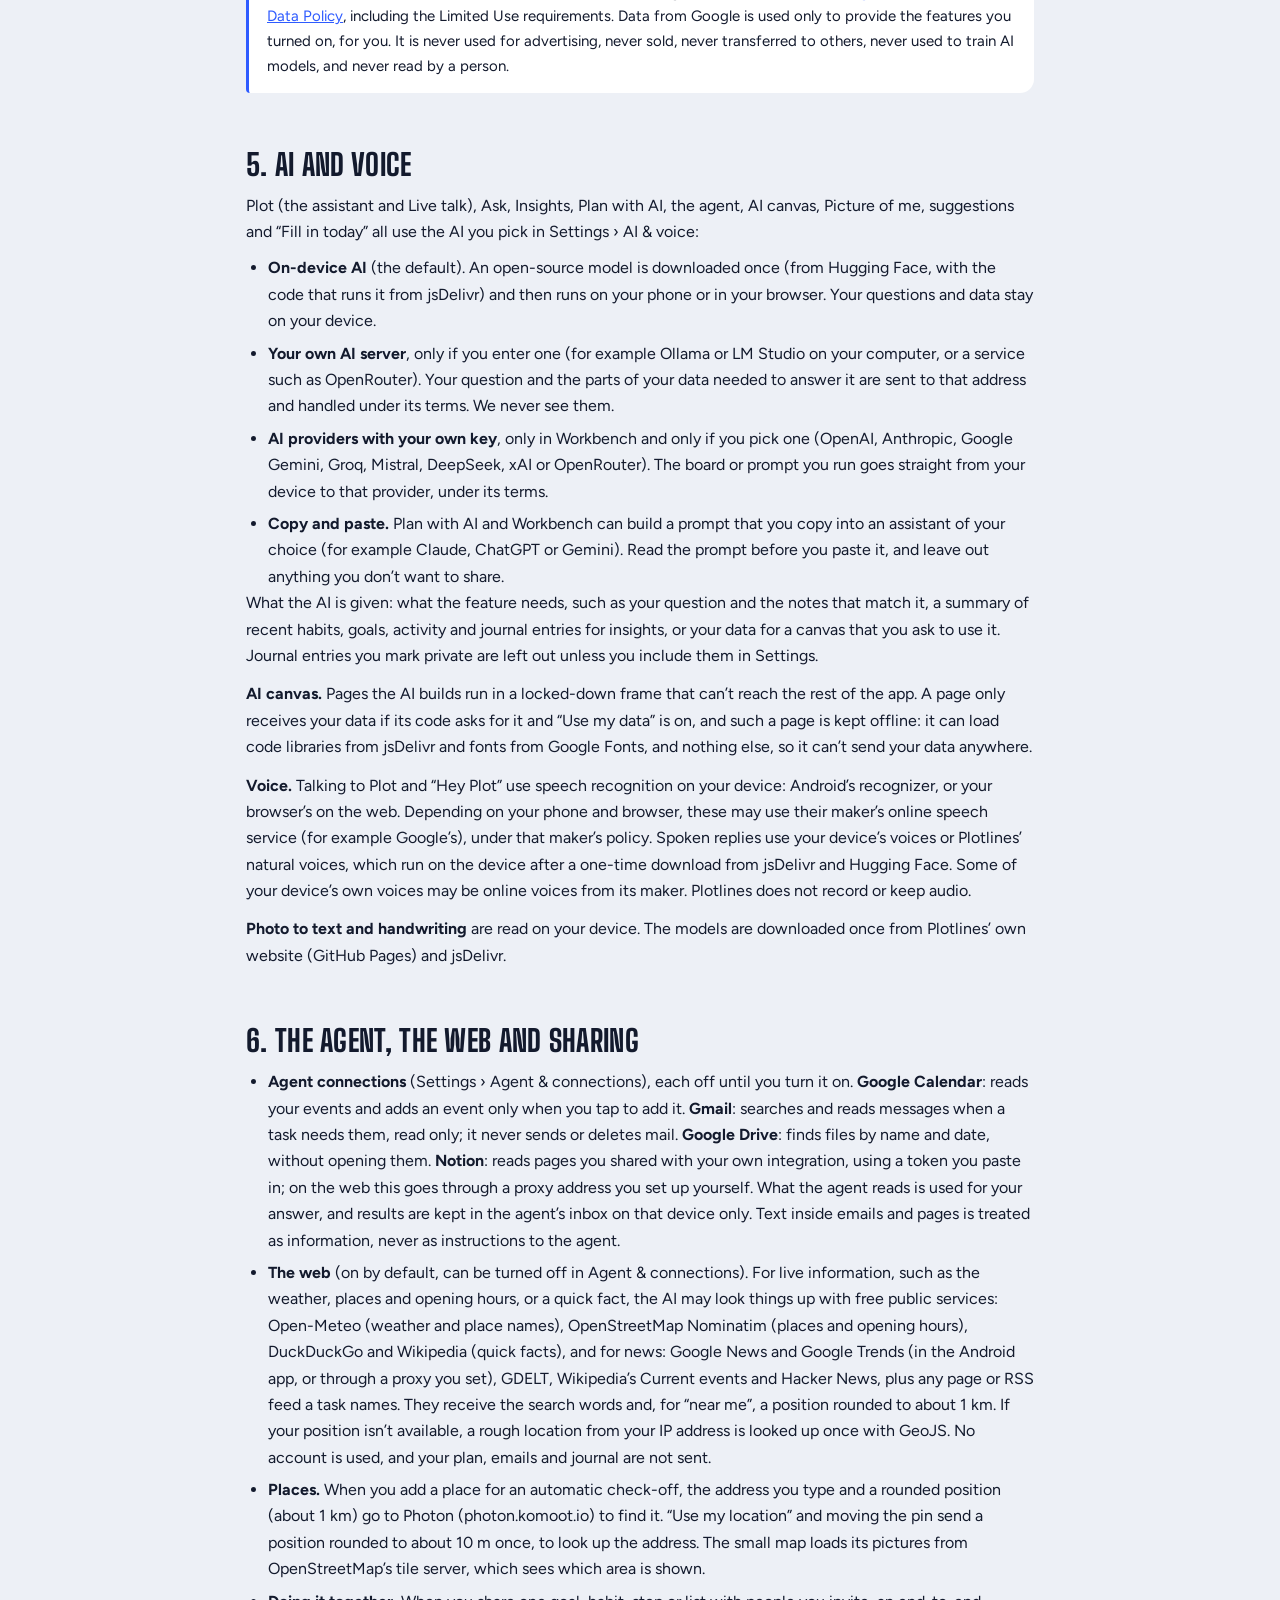
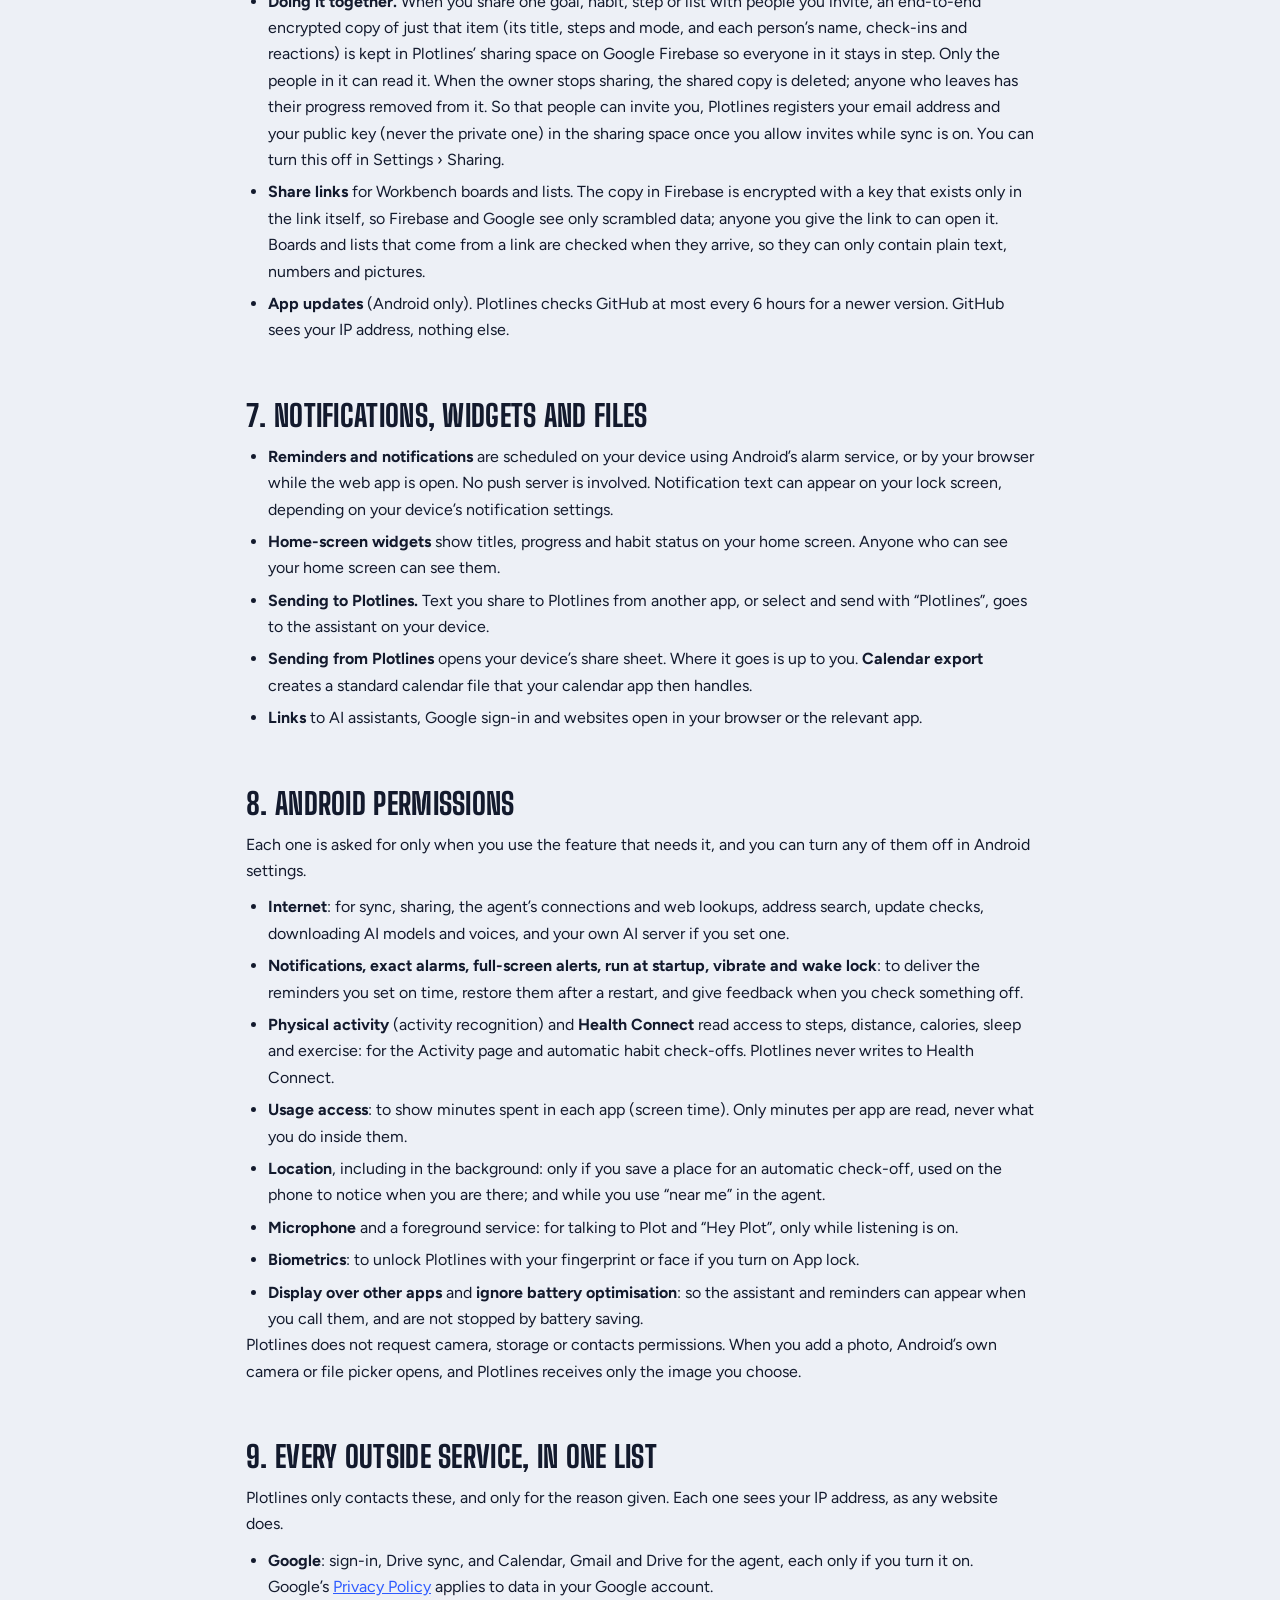
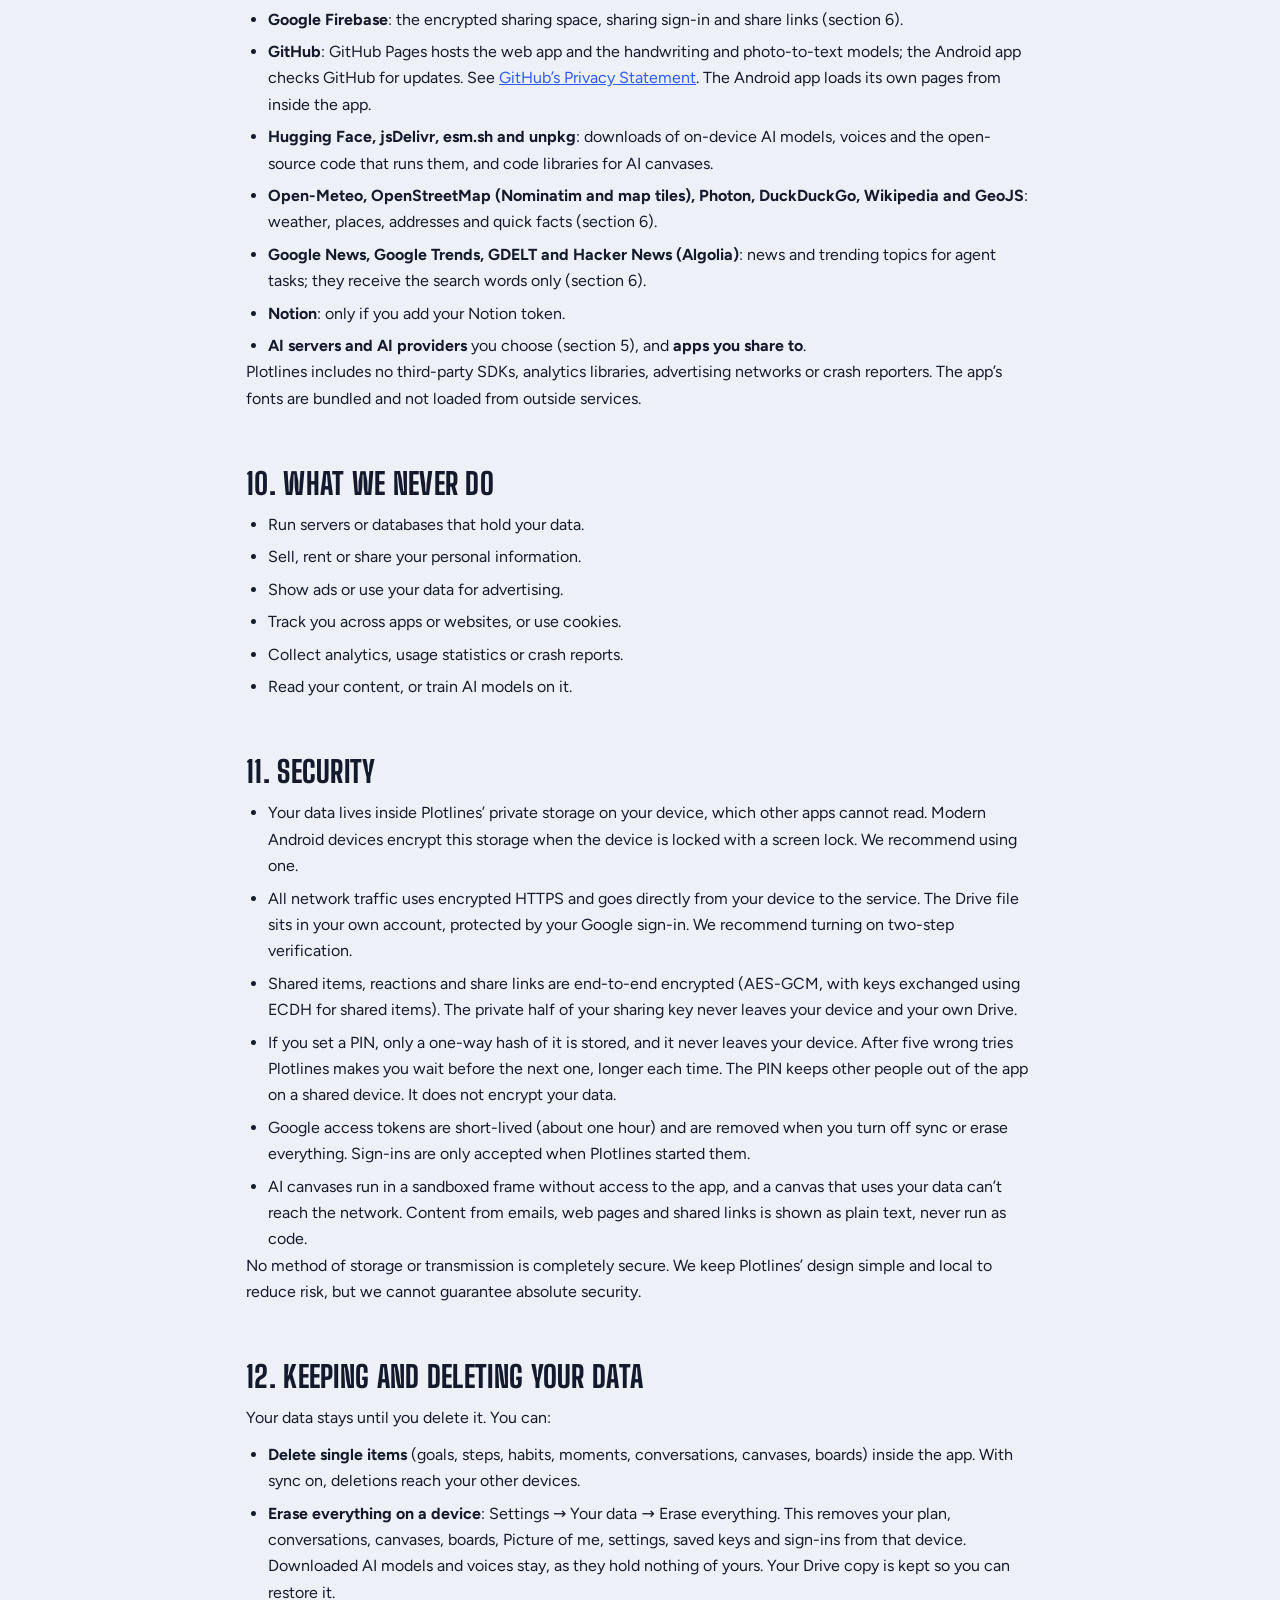
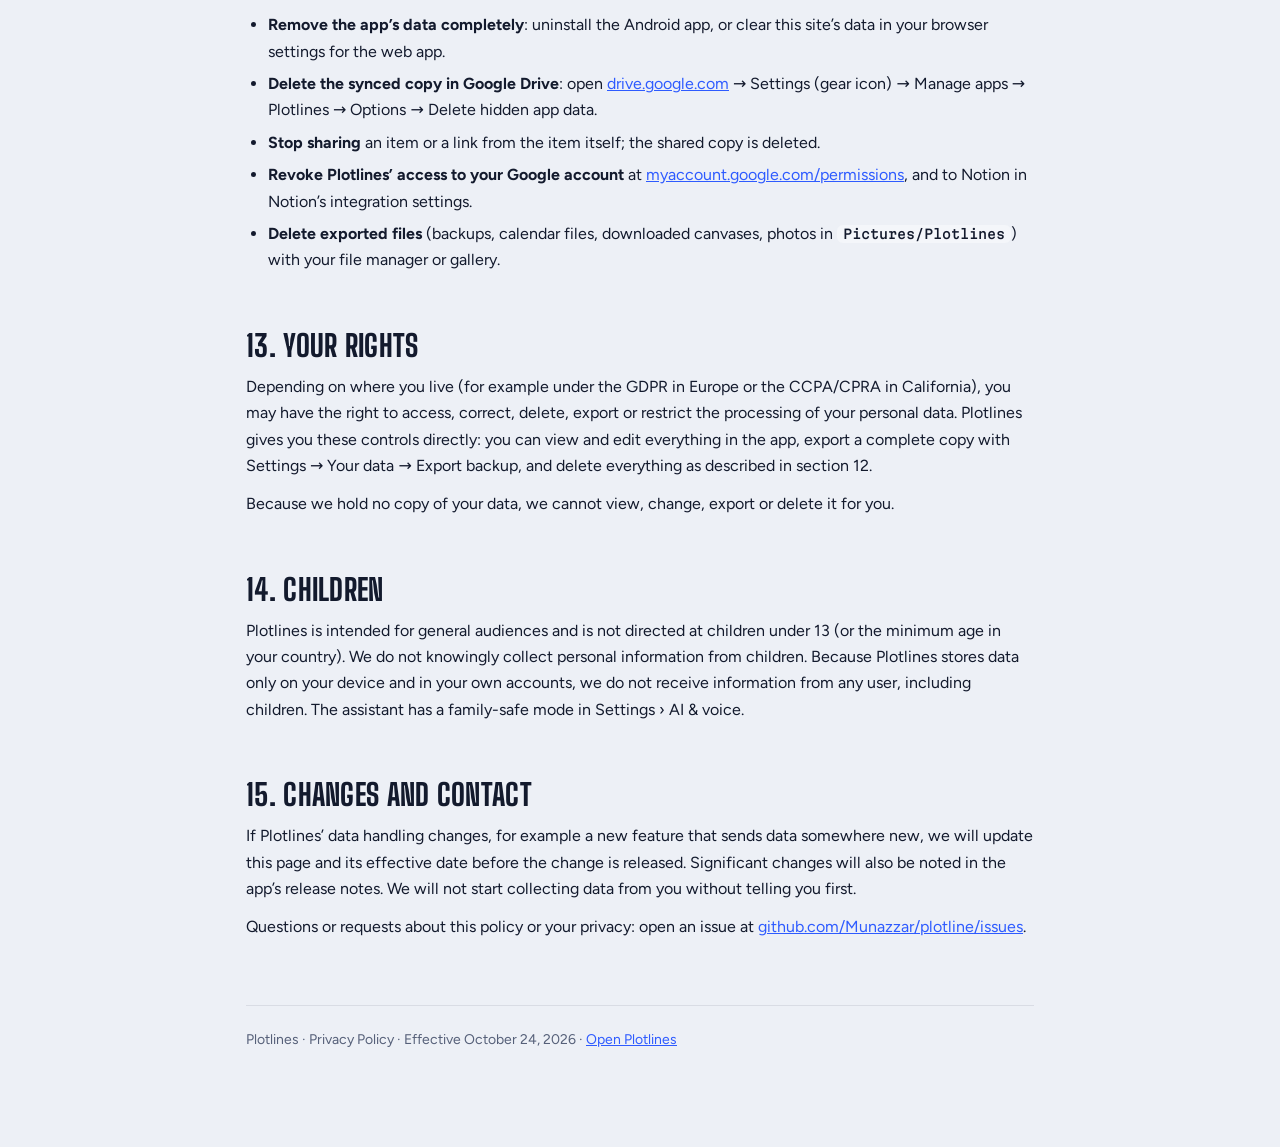
==== commit 2abae718: "1.53.0: almost everything syncs, agent reports on Home, delete all, safer agent - Sync: agent tasks " ====
--- a/privacy.html
+++ b/privacy.html
@@ -114,7 +114,7 @@
 <h3>Settings and preferences</h3>
 <p>Your first name (optional), the assistant’s name, theme and display choices, layout choices, reminder and voice preferences, saved places, and a PIN if you set one (stored only as a one-way hash).</p>
 <h3>Keys and sign-ins you enter</h3>
-<p>The email address of a Google account you connect, short-lived Google access tokens, a Notion integration token if you add one, and API keys for AI providers if you enter them. These stay on the device where you entered them (see <a href="#storage">section 3</a>).</p>
+<p>The email address of a Google account you connect, short-lived Google access tokens, a Notion integration token if you add one, and the key for your own AI server if you enter one. Google tokens stay on the device where you signed in. The Notion token and the AI server key stay on your device and, only if you turn on sync, are also kept in your own Drive’s hidden app folder so your other devices can use them (see <a href="#storage">section 3</a>).</p>
 <h3>What Plotlines does not collect</h3>
 <p>Plotlines does not send us anything. It does not collect contacts, device identifiers, advertising IDs, usage analytics or crash reports. It does not record or keep audio.</p>
 
@@ -126,7 +126,7 @@
 <div class="row" role="row"><div role="cell">On your device: browser storage<small><code>localStorage</code> / <code>sessionStorage</code></small></div><div role="cell">Short-lived Google access tokens (<code>plotline.tok</code>), a sharing sign-in (<code>plotline.fb</code>), AI provider keys you enter (<code>plotline.aikey</code>, <code>plotline.wbkey.*</code>), a Notion token (<code>plotline.notion</code>), and small hand-off and preference flags.</div><div role="cell">Plotlines only, on that device. Keys are never synced, shared, exported or put in a board. Google tokens expire within about an hour. All of it is removed by Erase everything.</div></div>
 <div class="row" role="row"><div role="cell">On your device: Android app storage<small>Private app preferences</small></div><div role="cell"><code>plotline_auth</code>: the Google account you picked. <code>plotline_widget</code>: upcoming items, goal progress and habit status for home-screen widgets, plus widget taps waiting to be applied. <code>plotline_alarms</code>: titles and times of scheduled reminders. Assistant and “Hey Plot” settings.</div><div role="cell">Plotlines only. Updated whenever the app saves, and removed when you uninstall.</div></div>
 <div class="row" role="row"><div role="cell">On your device: downloads and offline cache</div><div role="cell">The app’s own files so it opens offline, and AI models, voices and handwriting models you download. No personal data.</div><div role="cell">Plotlines or your browser. You can delete models in Settings; Erase everything keeps them because they contain nothing of yours.</div></div>
-<div class="row" role="row"><div role="cell">Your Google Drive<small>Only if you turn on sync</small></div><div role="cell">A file, <code>plotline.json</code>, and your photos as separate files, in Drive’s hidden app-data folder. It contains your goals, steps, daily goals, habits, journal, lists, threads, activity (last 120 days), Workbench boards, Picture of me and your sharing key pair. It also holds deletion markers (item IDs and times) for up to 120 days so deletions reach your other devices. Settings, your PIN, AI keys, conversations, canvases and agent results are <b>not</b> synced.</div><div role="cell">Only Plotlines on devices where you sign in with that Google account. The folder is hidden from your normal Drive view and from other apps. Google stores it under its own terms. It stays until you delete it (see section 12).</div></div>
+<div class="row" role="row"><div role="cell">Your Google Drive<small>Only if you turn on sync</small></div><div role="cell">A file, <code>plotline.json</code>, and your photos as separate files, in Drive’s hidden app-data folder. It contains your goals, steps, daily goals, habits, journal, lists, threads, activity (last 120 days), Workbench boards, Picture of me, your sharing key pair, conversations with the assistant, AI canvases (the current page, its chat and saved data), agent tasks and their results, activity trackers, and settings that aren’t about looks: your name, sharing contacts, saved places, agent connections (on or off), your AI server address, model and key, and your Notion token. It also holds deletion markers (item IDs and times) for up to 120 days so deletions reach your other devices. Your PIN and app lock, notification settings, looks and layout, downloaded AI models and voices, and Google sign-ins are <b>not</b> synced.</div><div role="cell">Only Plotlines on devices where you sign in with that Google account. The folder is hidden from your normal Drive view and from other apps. Google stores it under its own terms. It stays until you delete it (see section 12).</div></div>
 <div class="row" role="row"><div role="cell">Files you choose to save</div><div role="cell">Backups you export (<code>.json</code>: your plan, journal, settings and sharing key pair; AI keys and sign-in tokens are never included), calendar files (<code>.ics</code>), canvases you download (<code>.html</code>) and boards you export. On Android these go to <code>Download/Plotlines</code>. Photos you take with the camera inside Plotlines are also saved to <code>Pictures/Plotlines</code>.</div><div role="cell">Ordinary files on your device, outside Plotlines’ control. Keep backups somewhere safe: they hold your whole plan. They stay until you delete them.</div></div>
 <div class="row" role="row"><div role="cell">Android device backup</div><div role="cell">If Android backup is turned on for your phone, Android may include Plotlines’ app data in your device backup, the same as for other apps.</div><div role="cell">Managed by Android and Google under your device backup settings. You can turn it off in Android Settings → System → Backup.</div></div>
 </div>
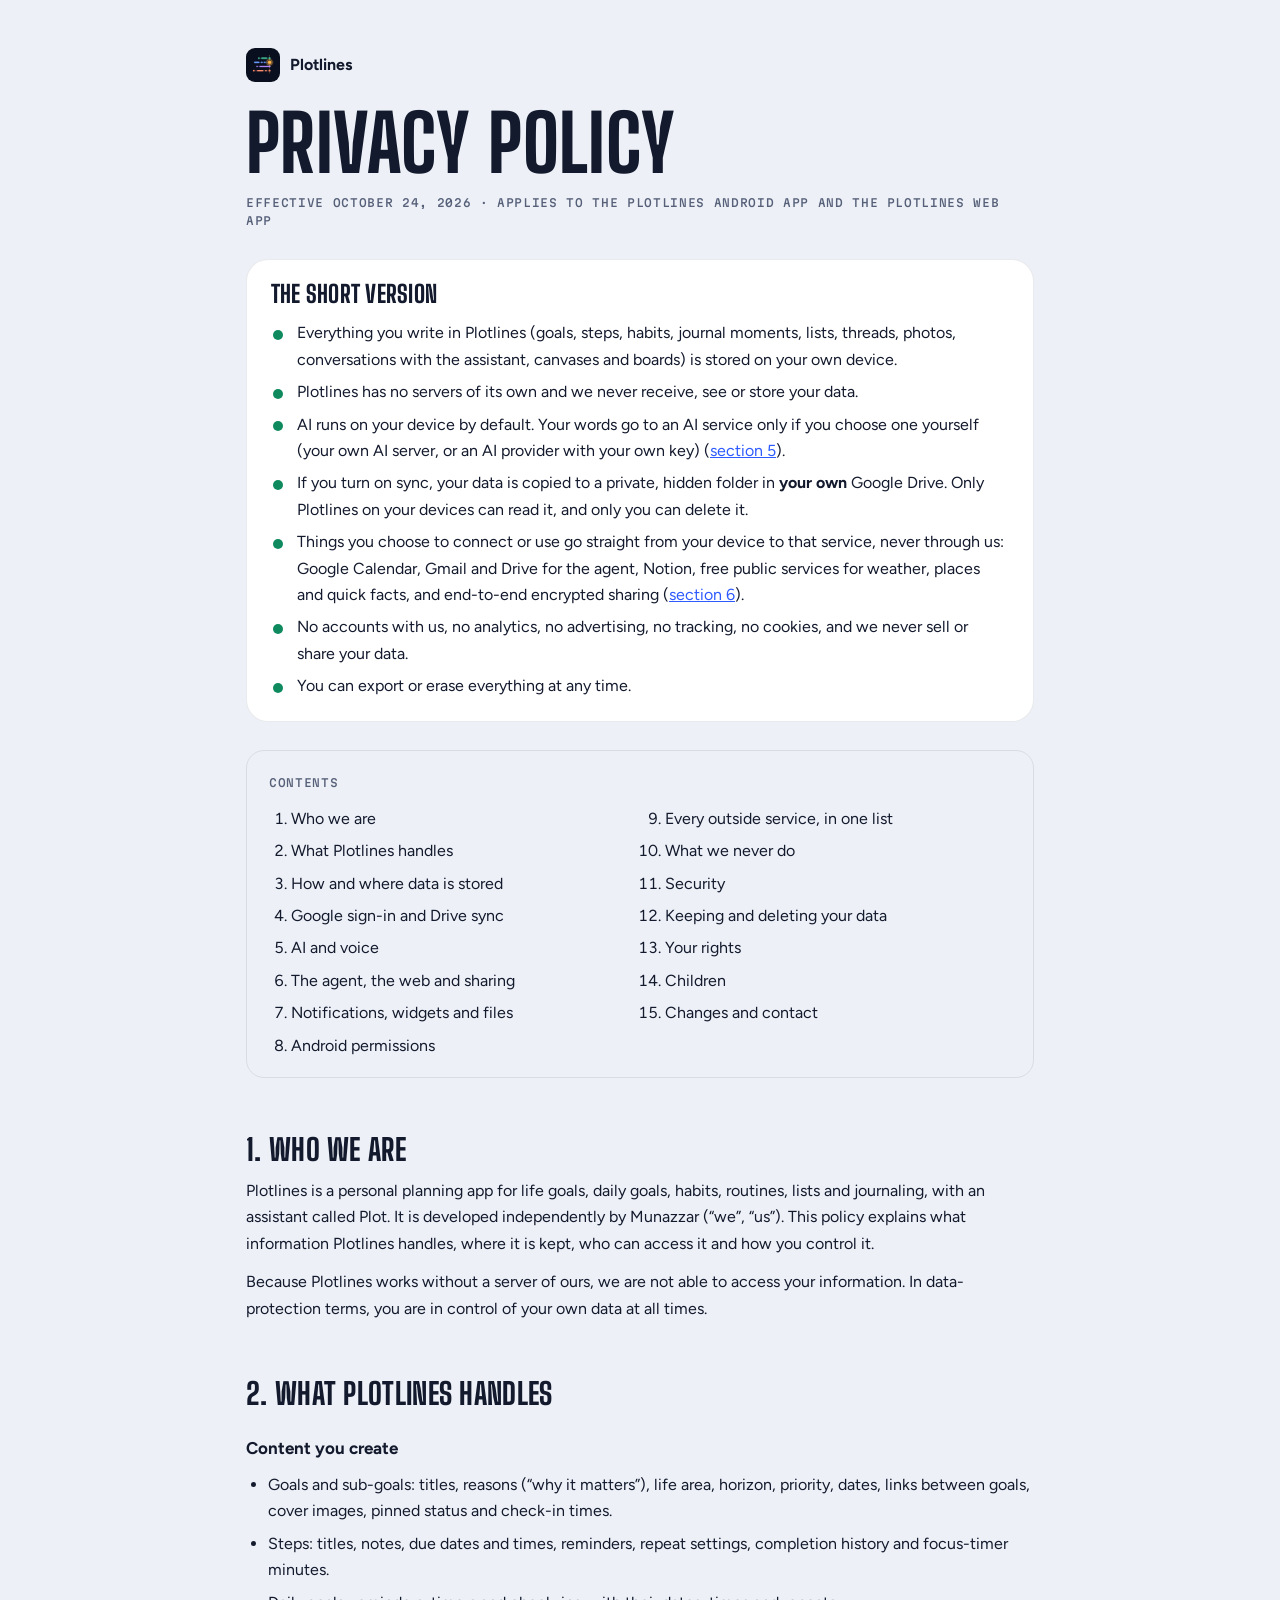
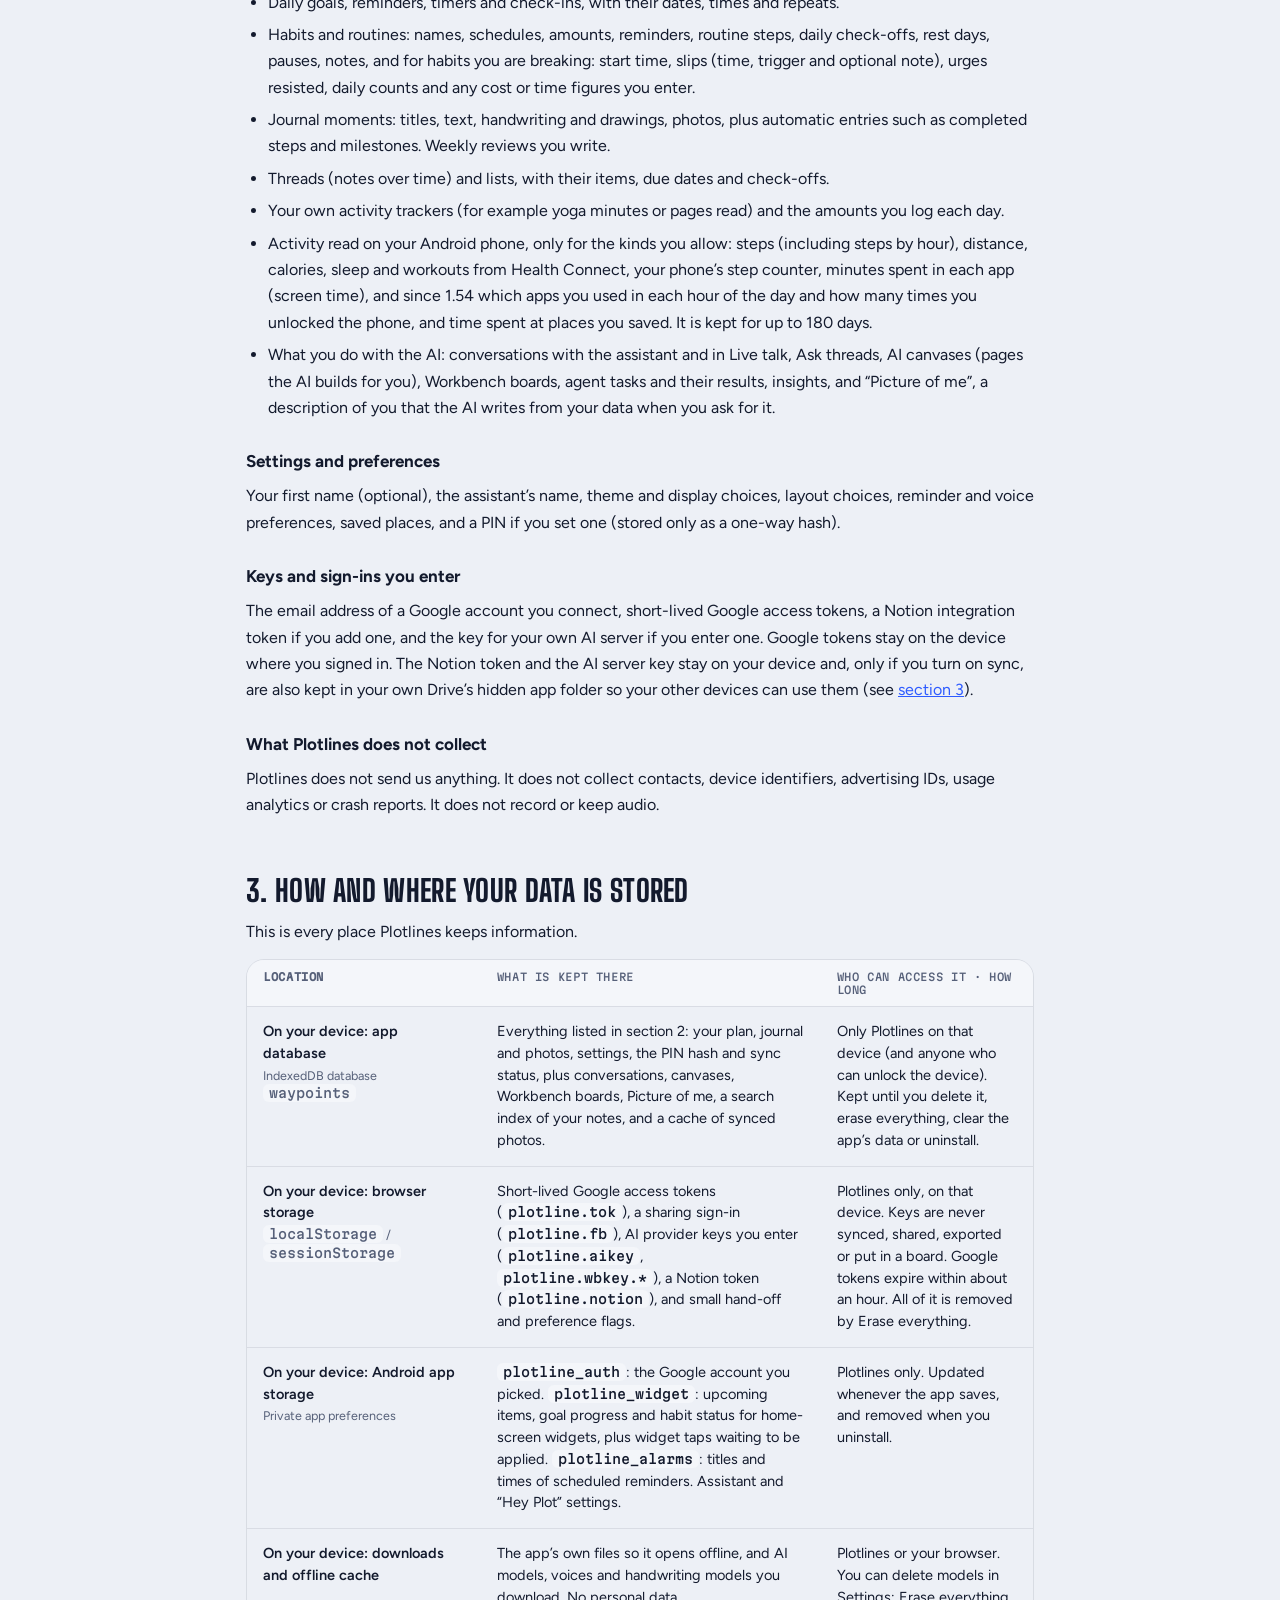
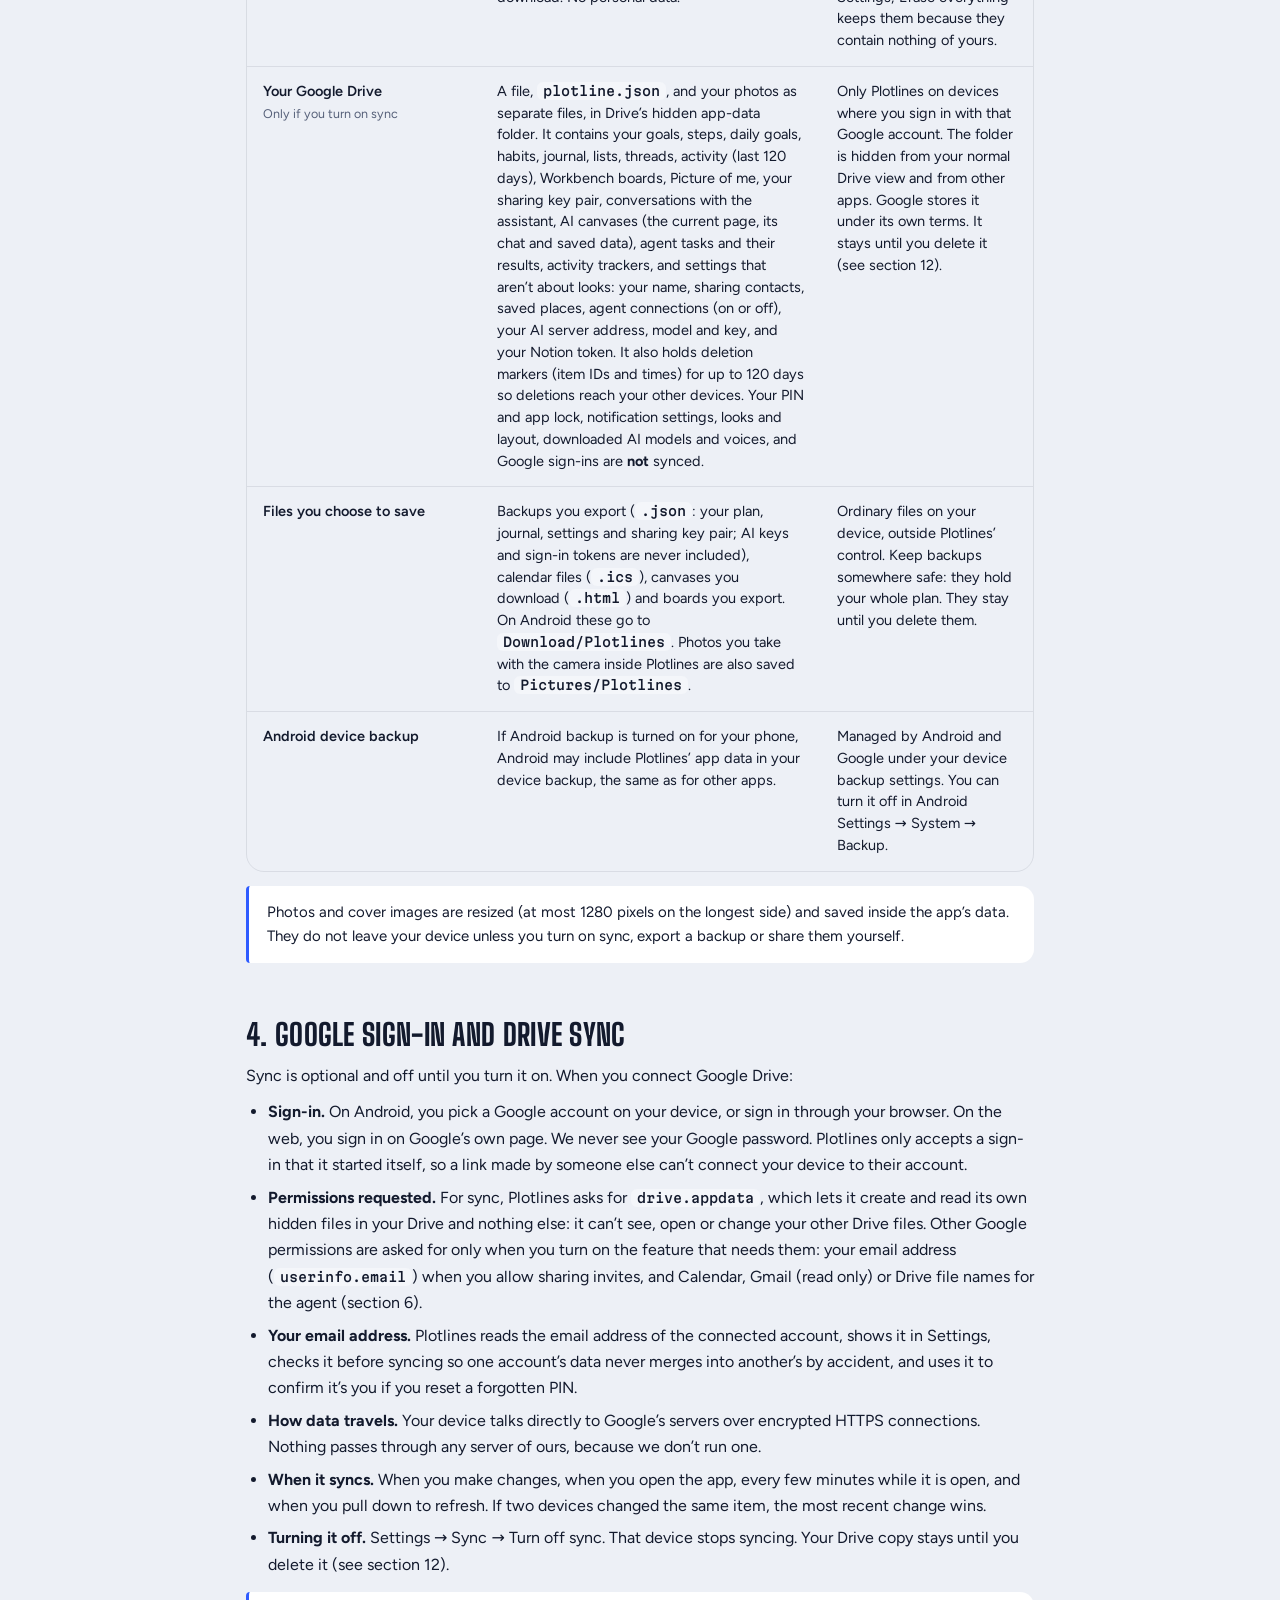
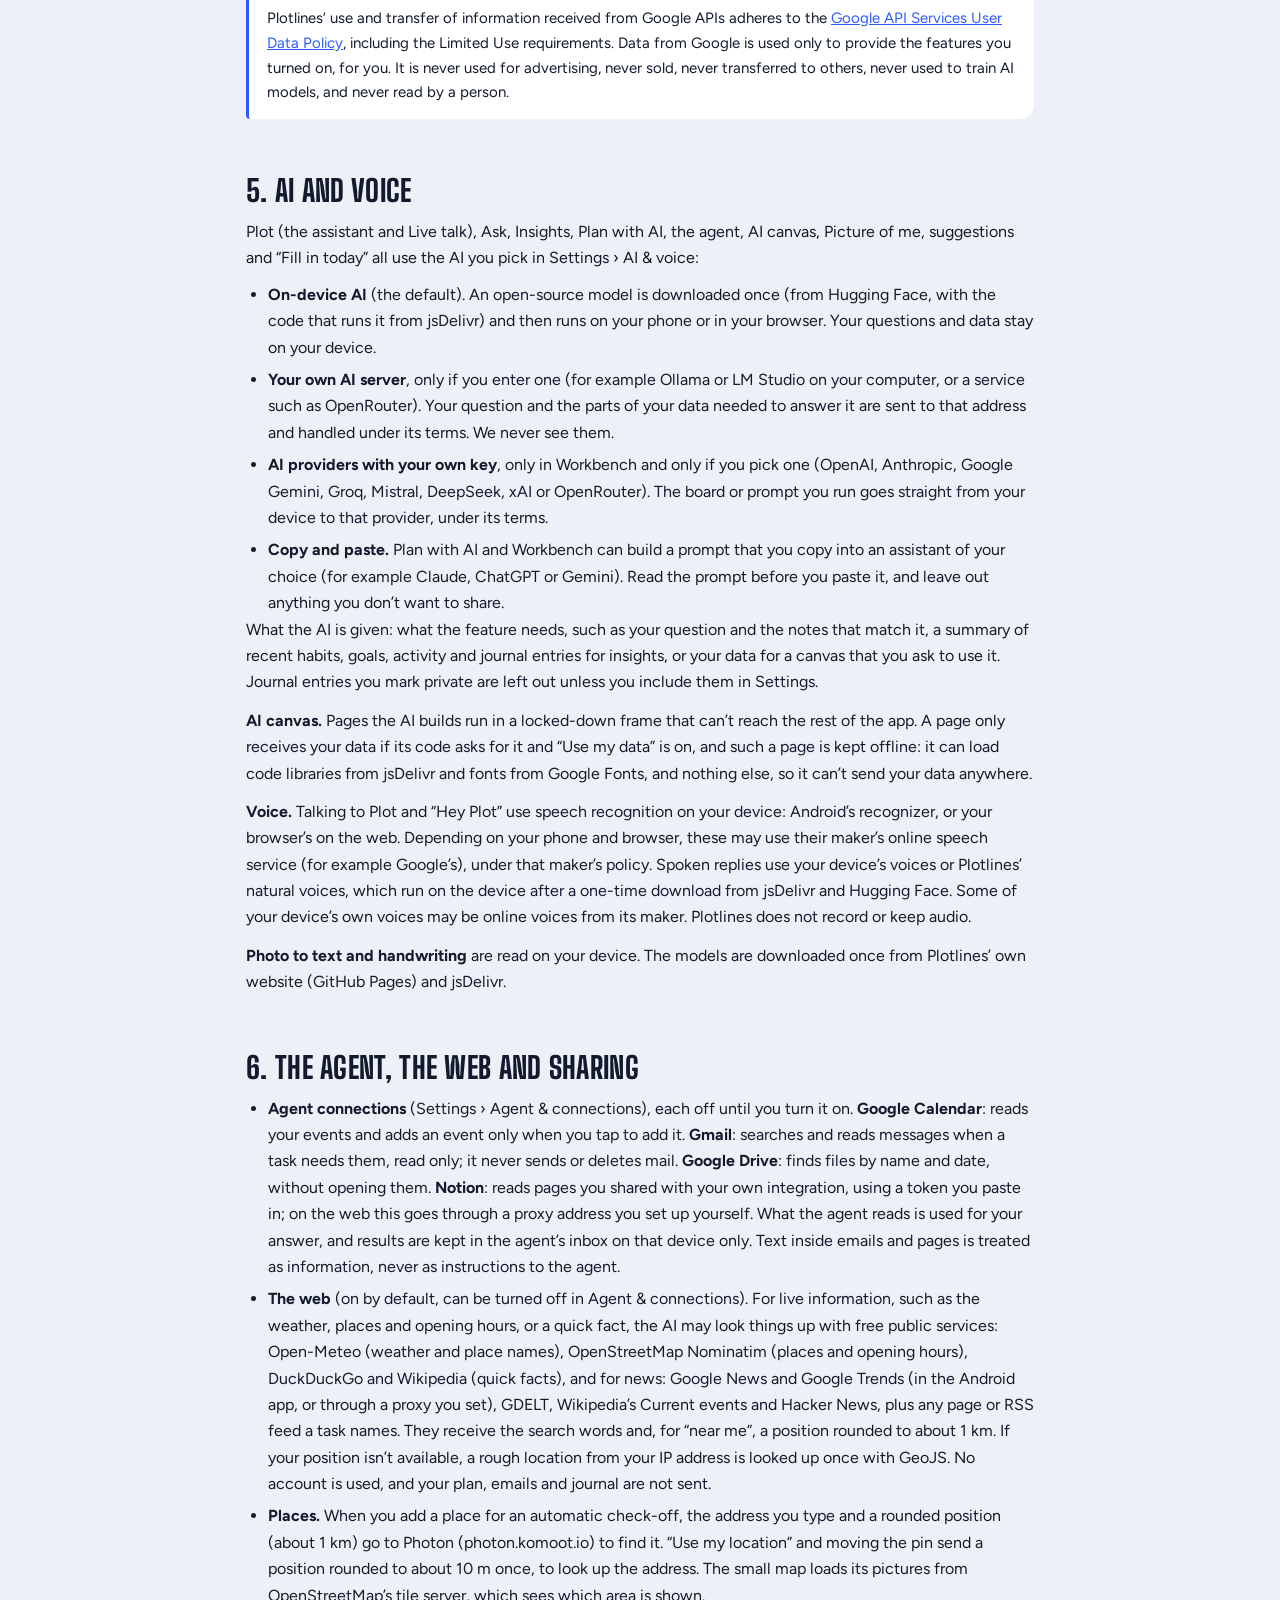
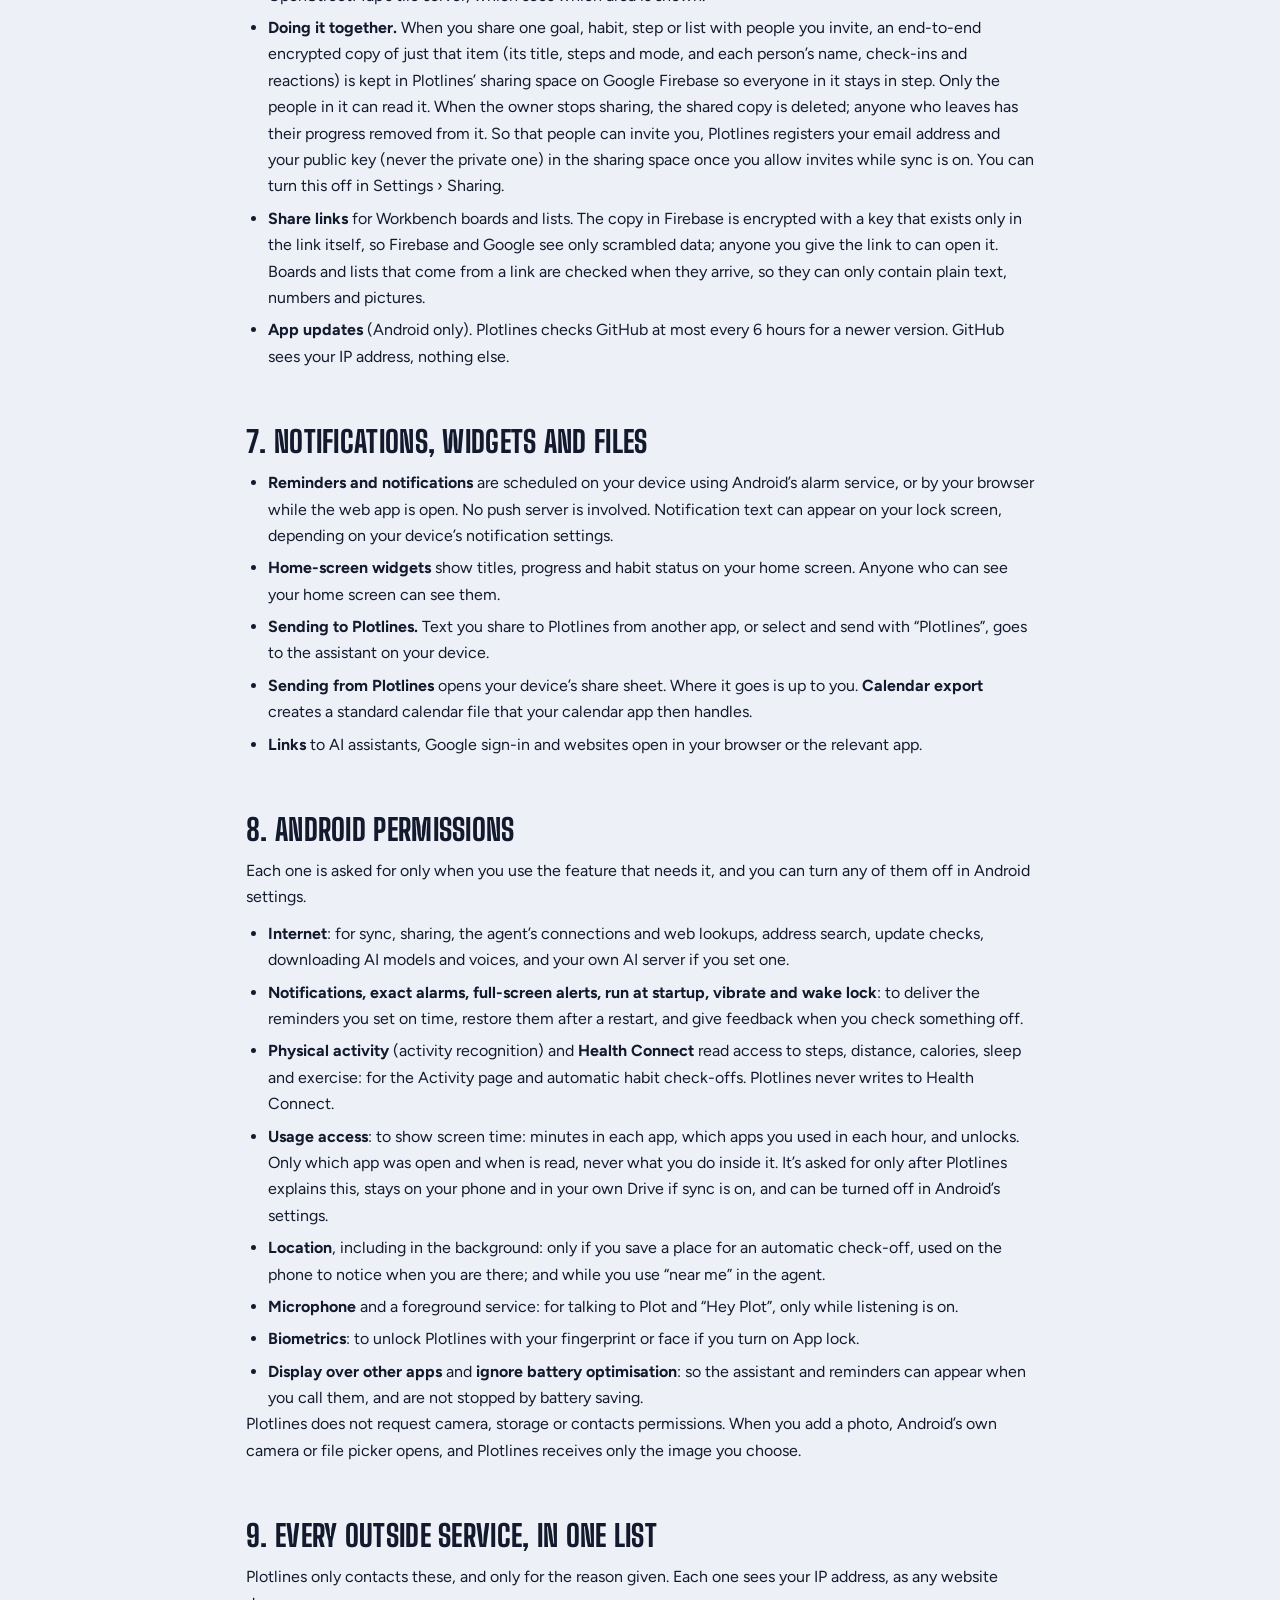
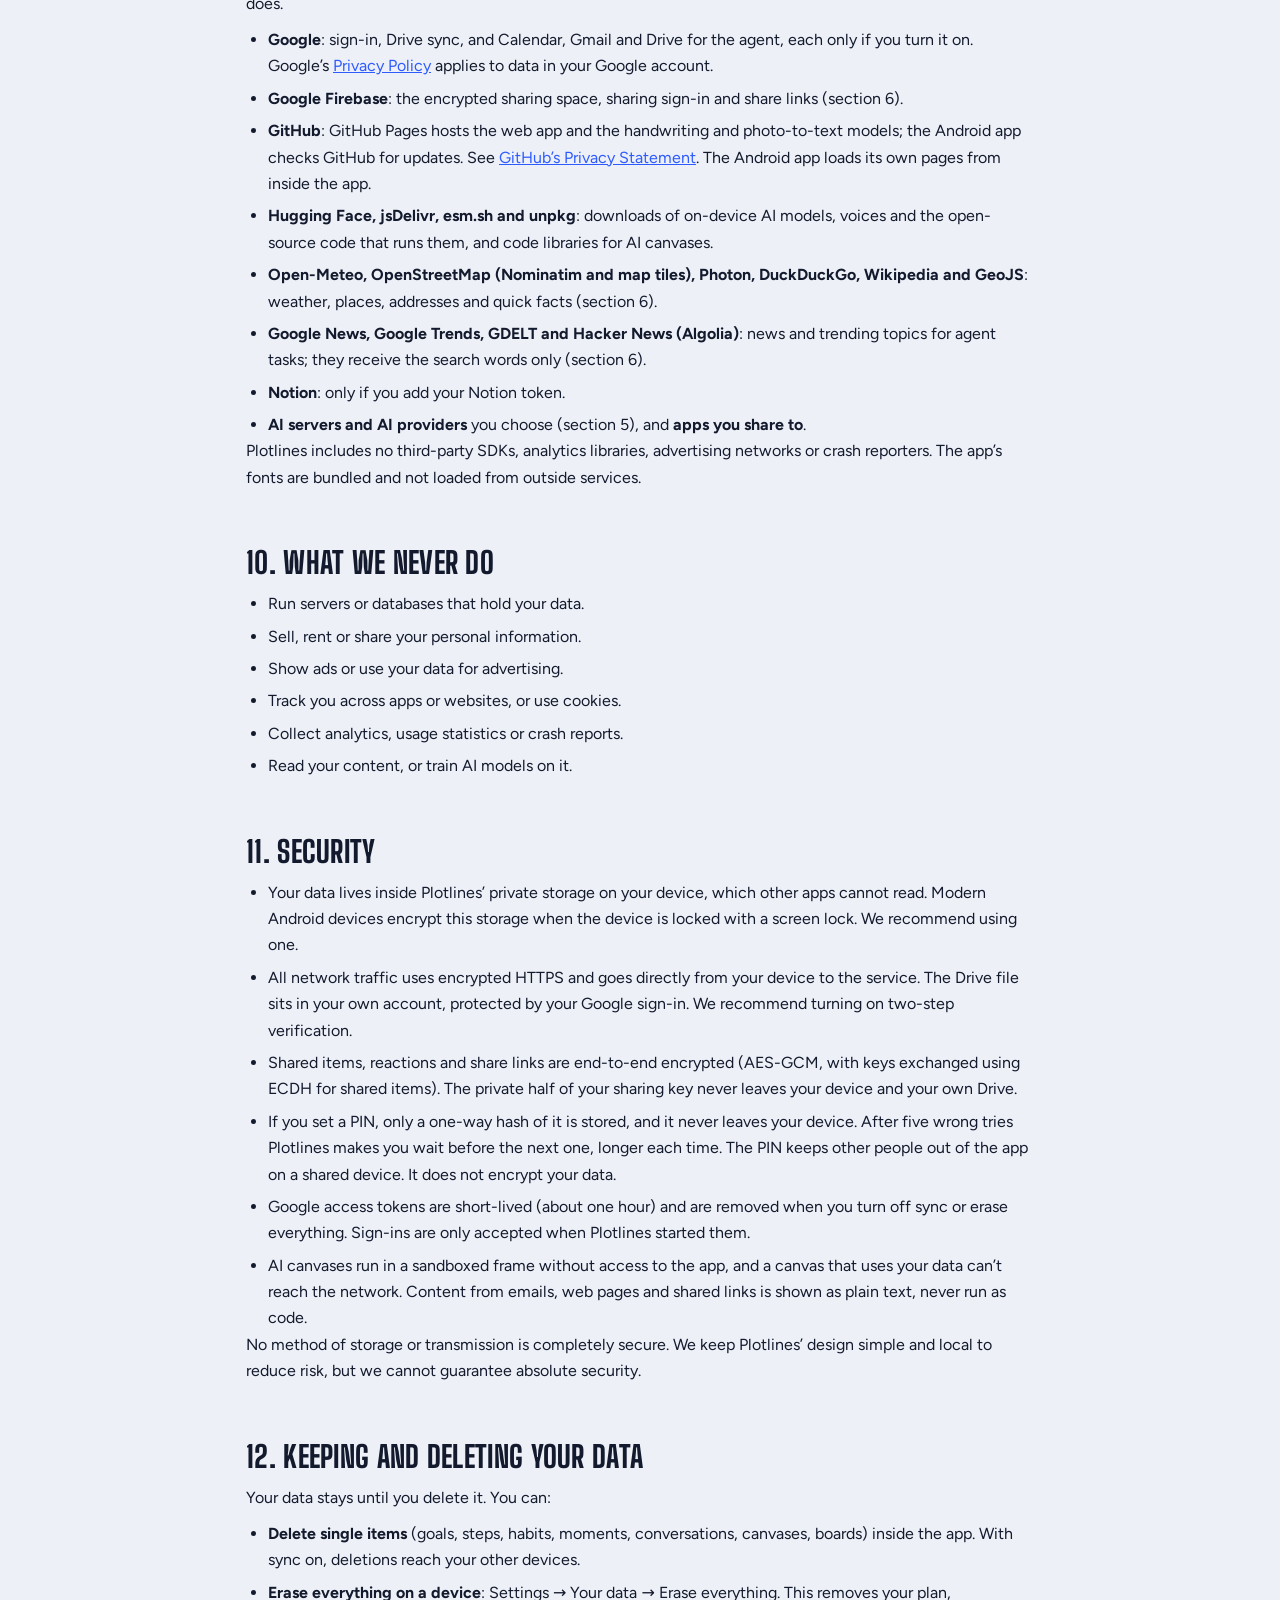
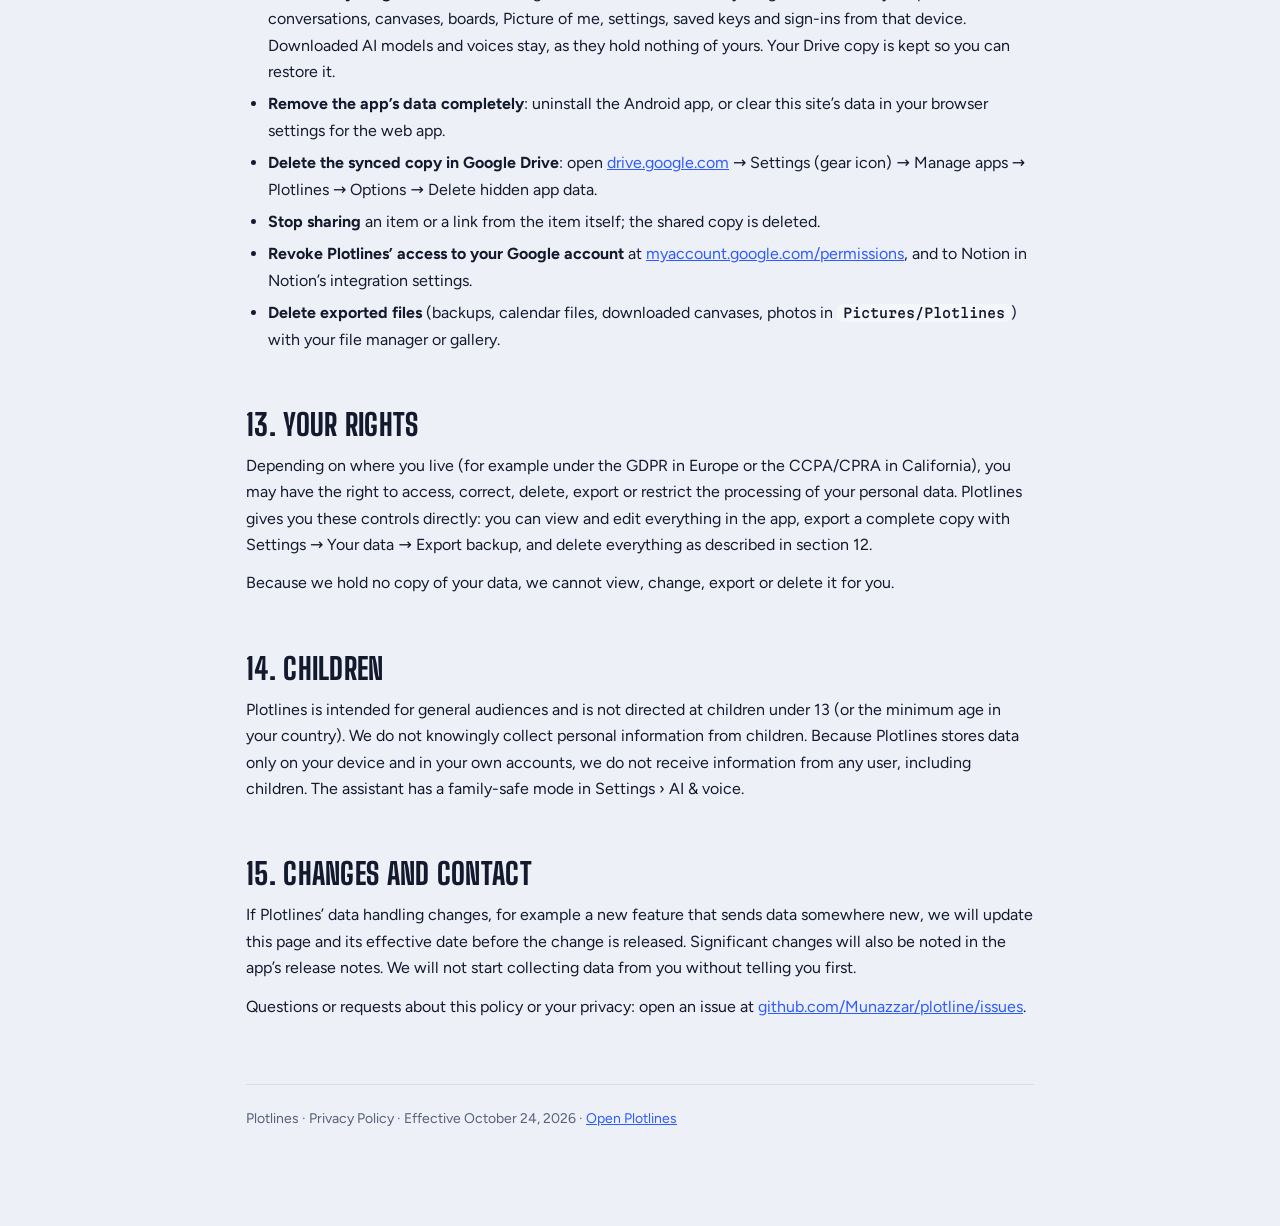
==== commit 8b7d7ec8: "1.54.0: screen time hour by hour, by app - screen.js (#/screen): Day / Week / Month / All; hourly ba" ====
--- a/privacy.html
+++ b/privacy.html
@@ -108,7 +108,7 @@
 <li>Journal moments: titles, text, handwriting and drawings, photos, plus automatic entries such as completed steps and milestones. Weekly reviews you write.</li>
 <li>Threads (notes over time) and lists, with their items, due dates and check-offs.</li>
 <li>Your own activity trackers (for example yoga minutes or pages read) and the amounts you log each day.</li>
-<li>Activity read on your Android phone, only for the kinds you allow: steps (including steps by hour), distance, calories, sleep and workouts from Health Connect, your phone’s step counter, minutes spent in each app (screen time), and time spent at places you saved. It is kept for up to 180 days.</li>
+<li>Activity read on your Android phone, only for the kinds you allow: steps (including steps by hour), distance, calories, sleep and workouts from Health Connect, your phone’s step counter, minutes spent in each app (screen time), and since 1.54 which apps you used in each hour of the day and how many times you unlocked the phone, and time spent at places you saved. It is kept for up to 180 days.</li>
 <li>What you do with the AI: conversations with the assistant and in Live talk, Ask threads, AI canvases (pages the AI builds for you), Workbench boards, agent tasks and their results, insights, and “Picture of me”, a description of you that the AI writes from your data when you ask for it.</li>
 </ul>
 <h3>Settings and preferences</h3>
@@ -182,7 +182,7 @@
 <li><b>Internet</b>: for sync, sharing, the agent’s connections and web lookups, address search, update checks, downloading AI models and voices, and your own AI server if you set one.</li>
 <li><b>Notifications, exact alarms, full-screen alerts, run at startup, vibrate and wake lock</b>: to deliver the reminders you set on time, restore them after a restart, and give feedback when you check something off.</li>
 <li><b>Physical activity</b> (activity recognition) and <b>Health Connect</b> read access to steps, distance, calories, sleep and exercise: for the Activity page and automatic habit check-offs. Plotlines never writes to Health Connect.</li>
-<li><b>Usage access</b>: to show minutes spent in each app (screen time). Only minutes per app are read, never what you do inside them.</li>
+<li><b>Usage access</b>: to show screen time: minutes in each app, which apps you used in each hour, and unlocks. Only which app was open and when is read, never what you do inside it. It’s asked for only after Plotlines explains this, stays on your phone and in your own Drive if sync is on, and can be turned off in Android’s settings.</li>
 <li><b>Location</b>, including in the background: only if you save a place for an automatic check-off, used on the phone to notice when you are there; and while you use “near me” in the agent.</li>
 <li><b>Microphone</b> and a foreground service: for talking to Plot and “Hey Plot”, only while listening is on.</li>
 <li><b>Biometrics</b>: to unlock Plotlines with your fingerprint or face if you turn on App lock.</li>
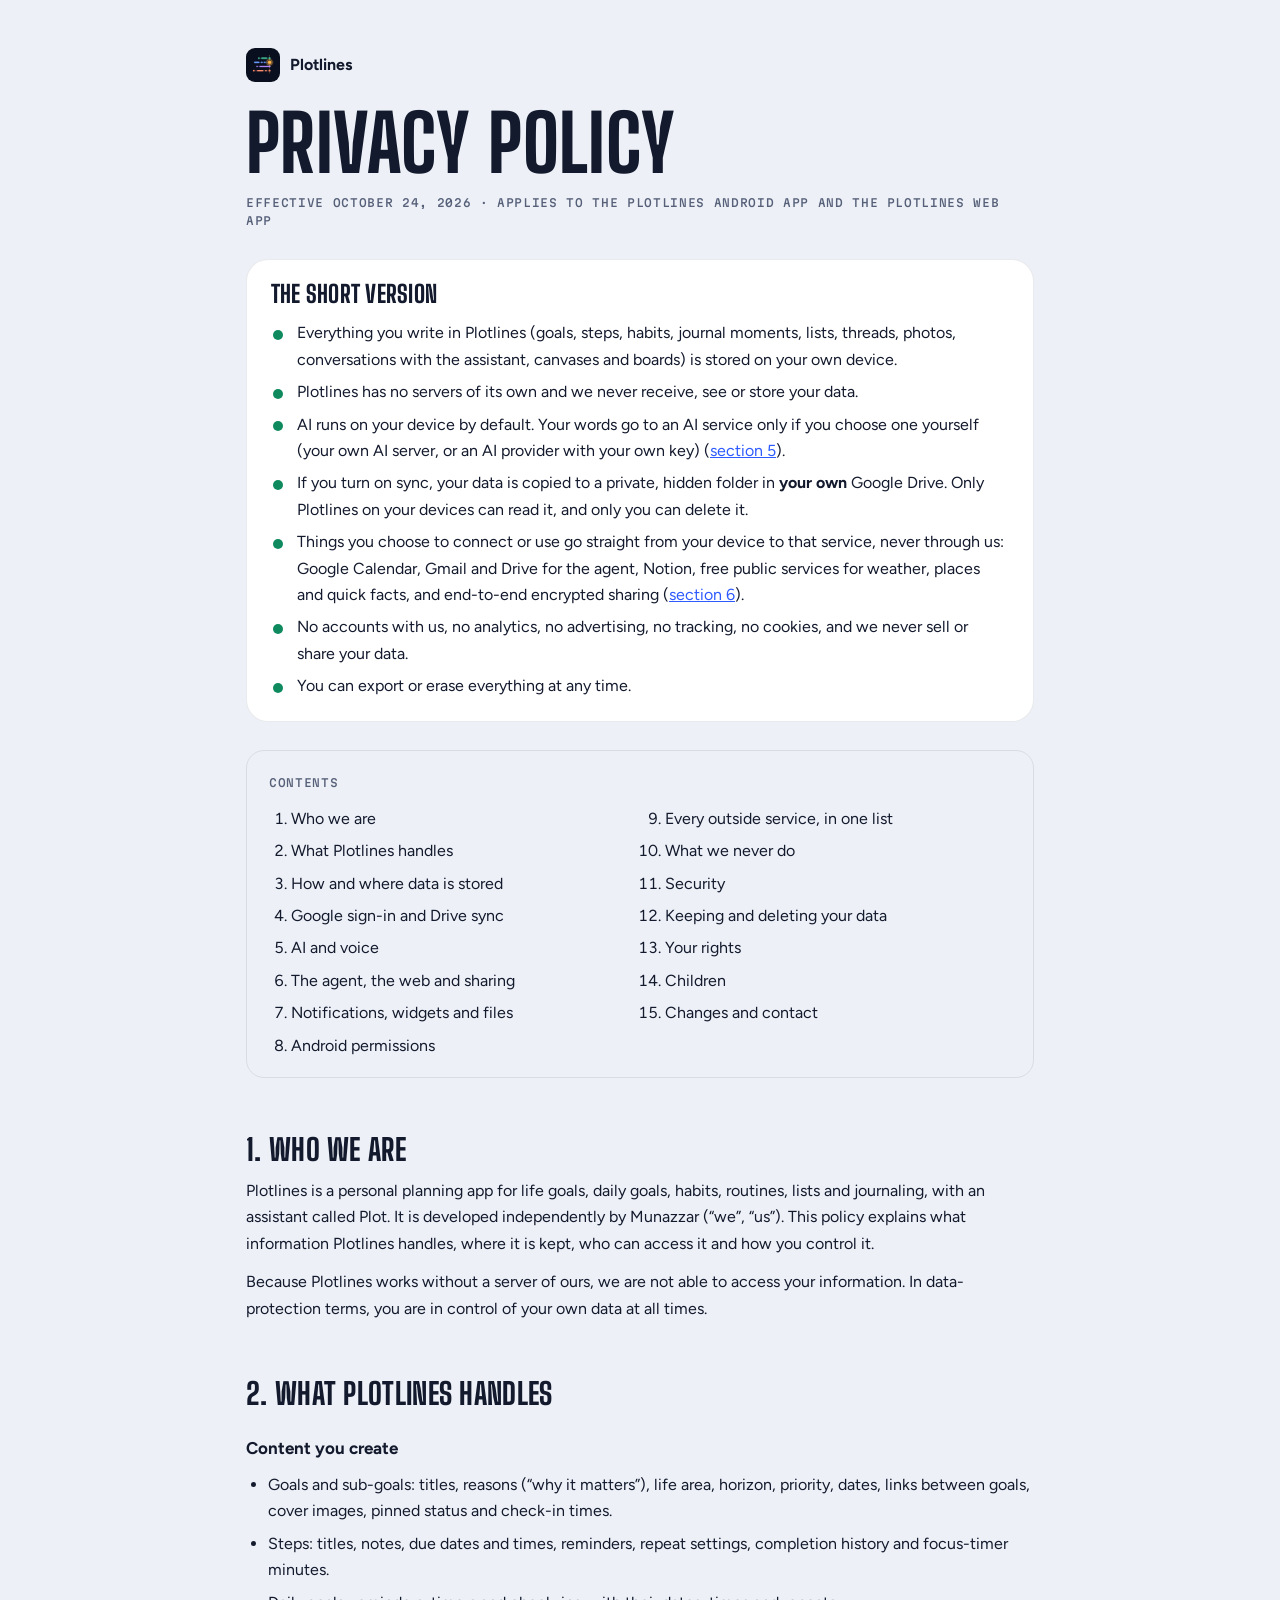
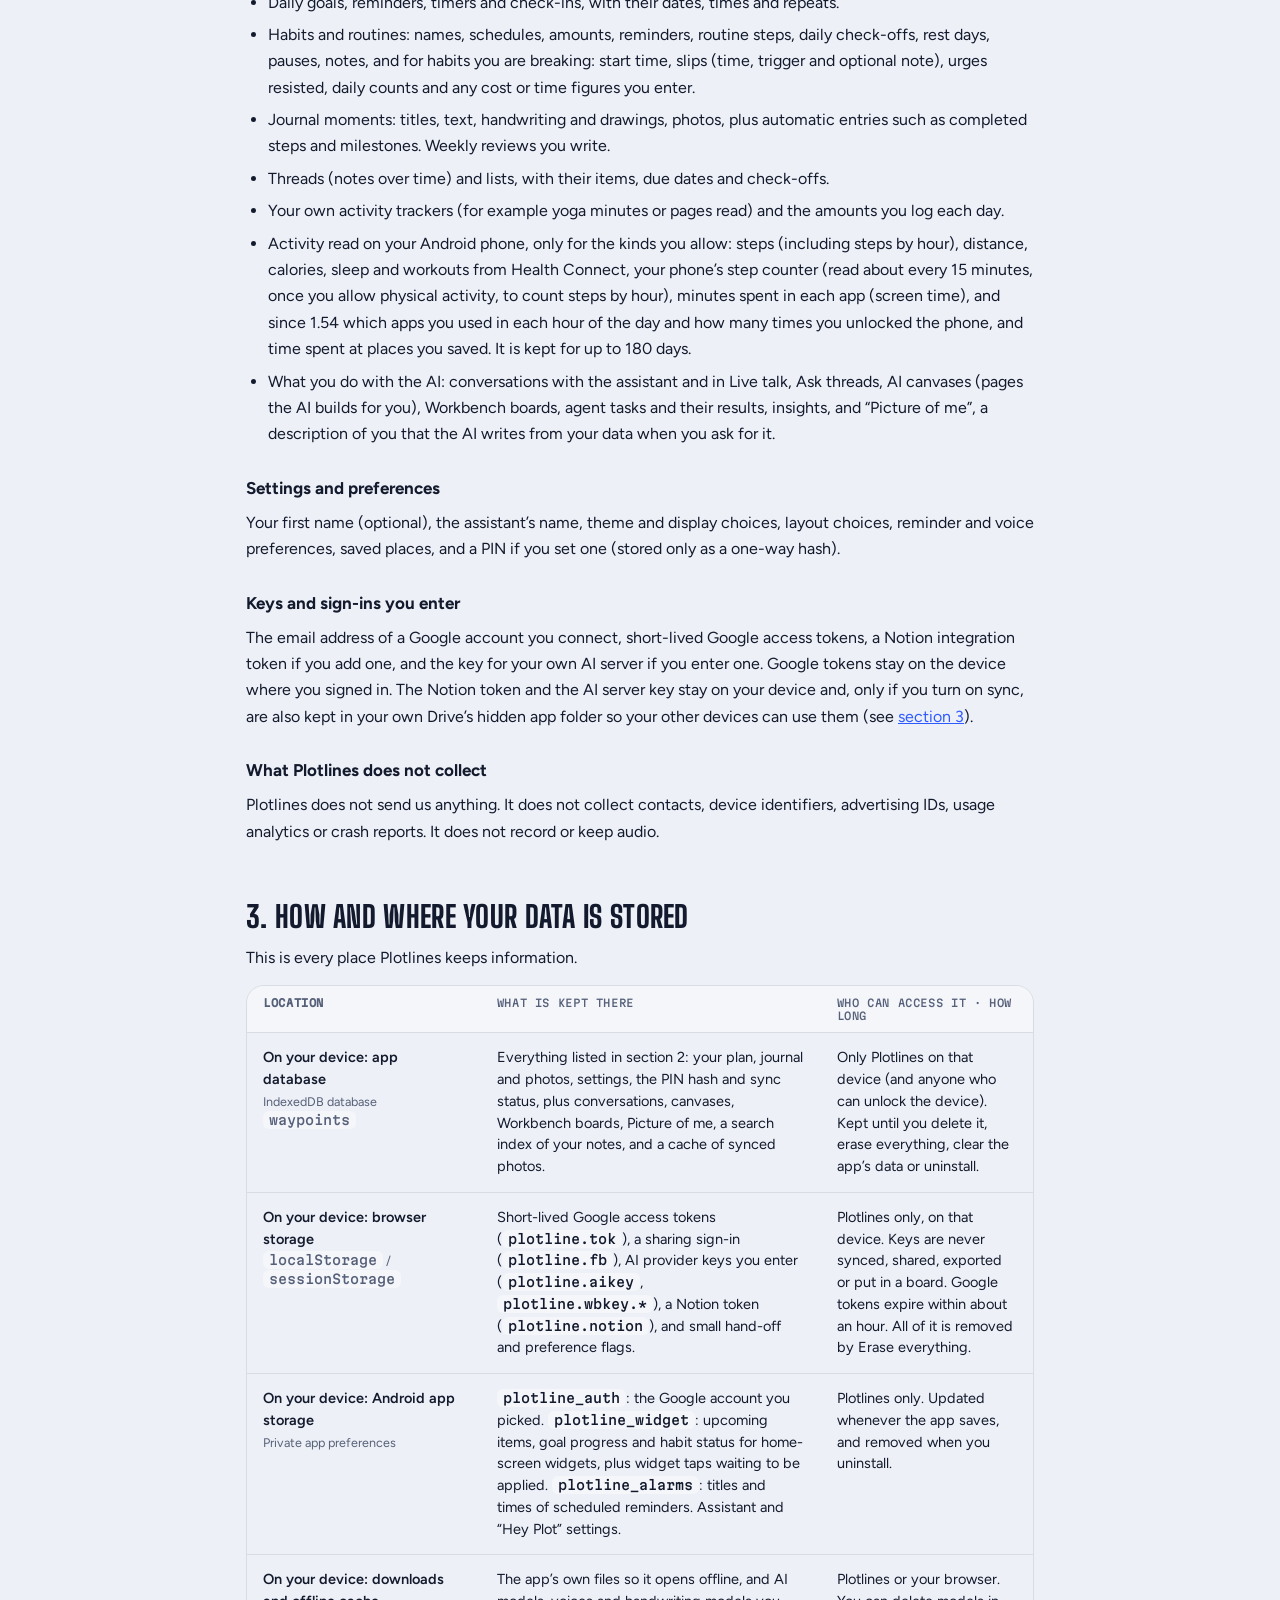
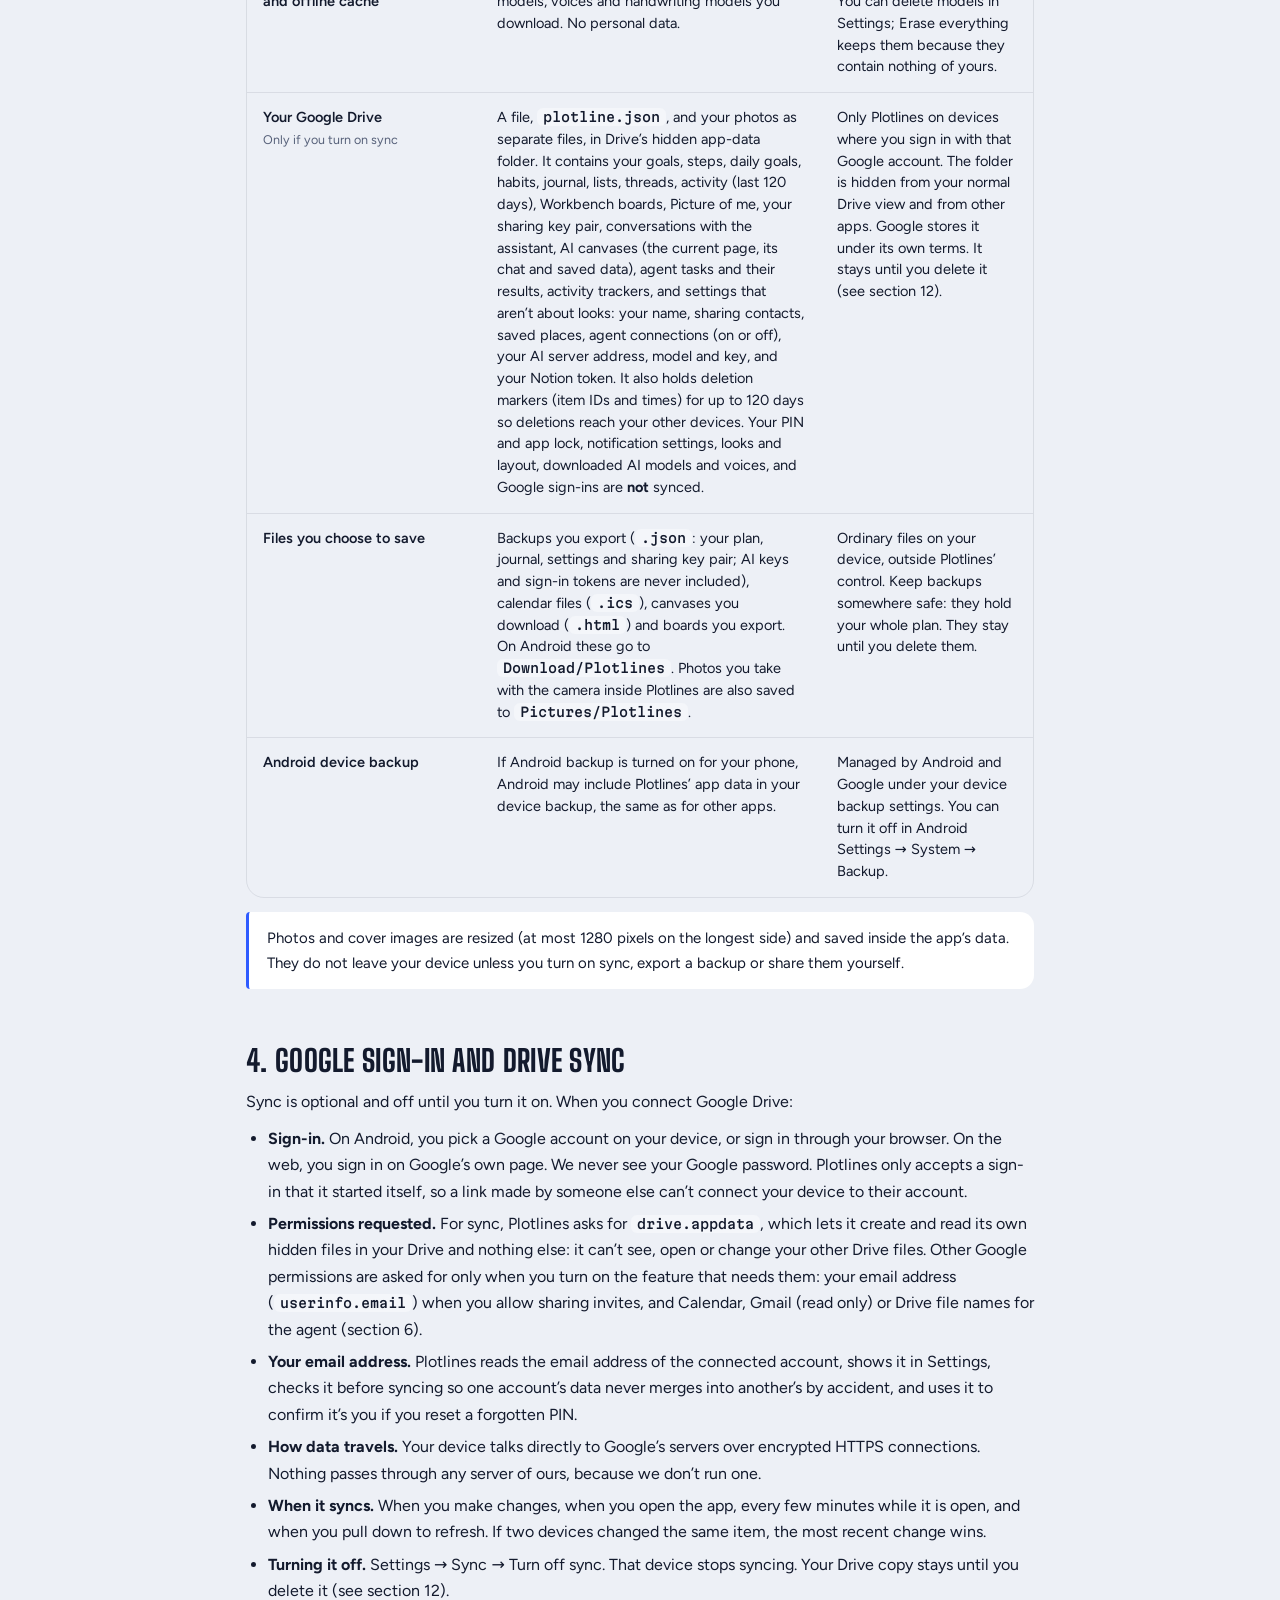
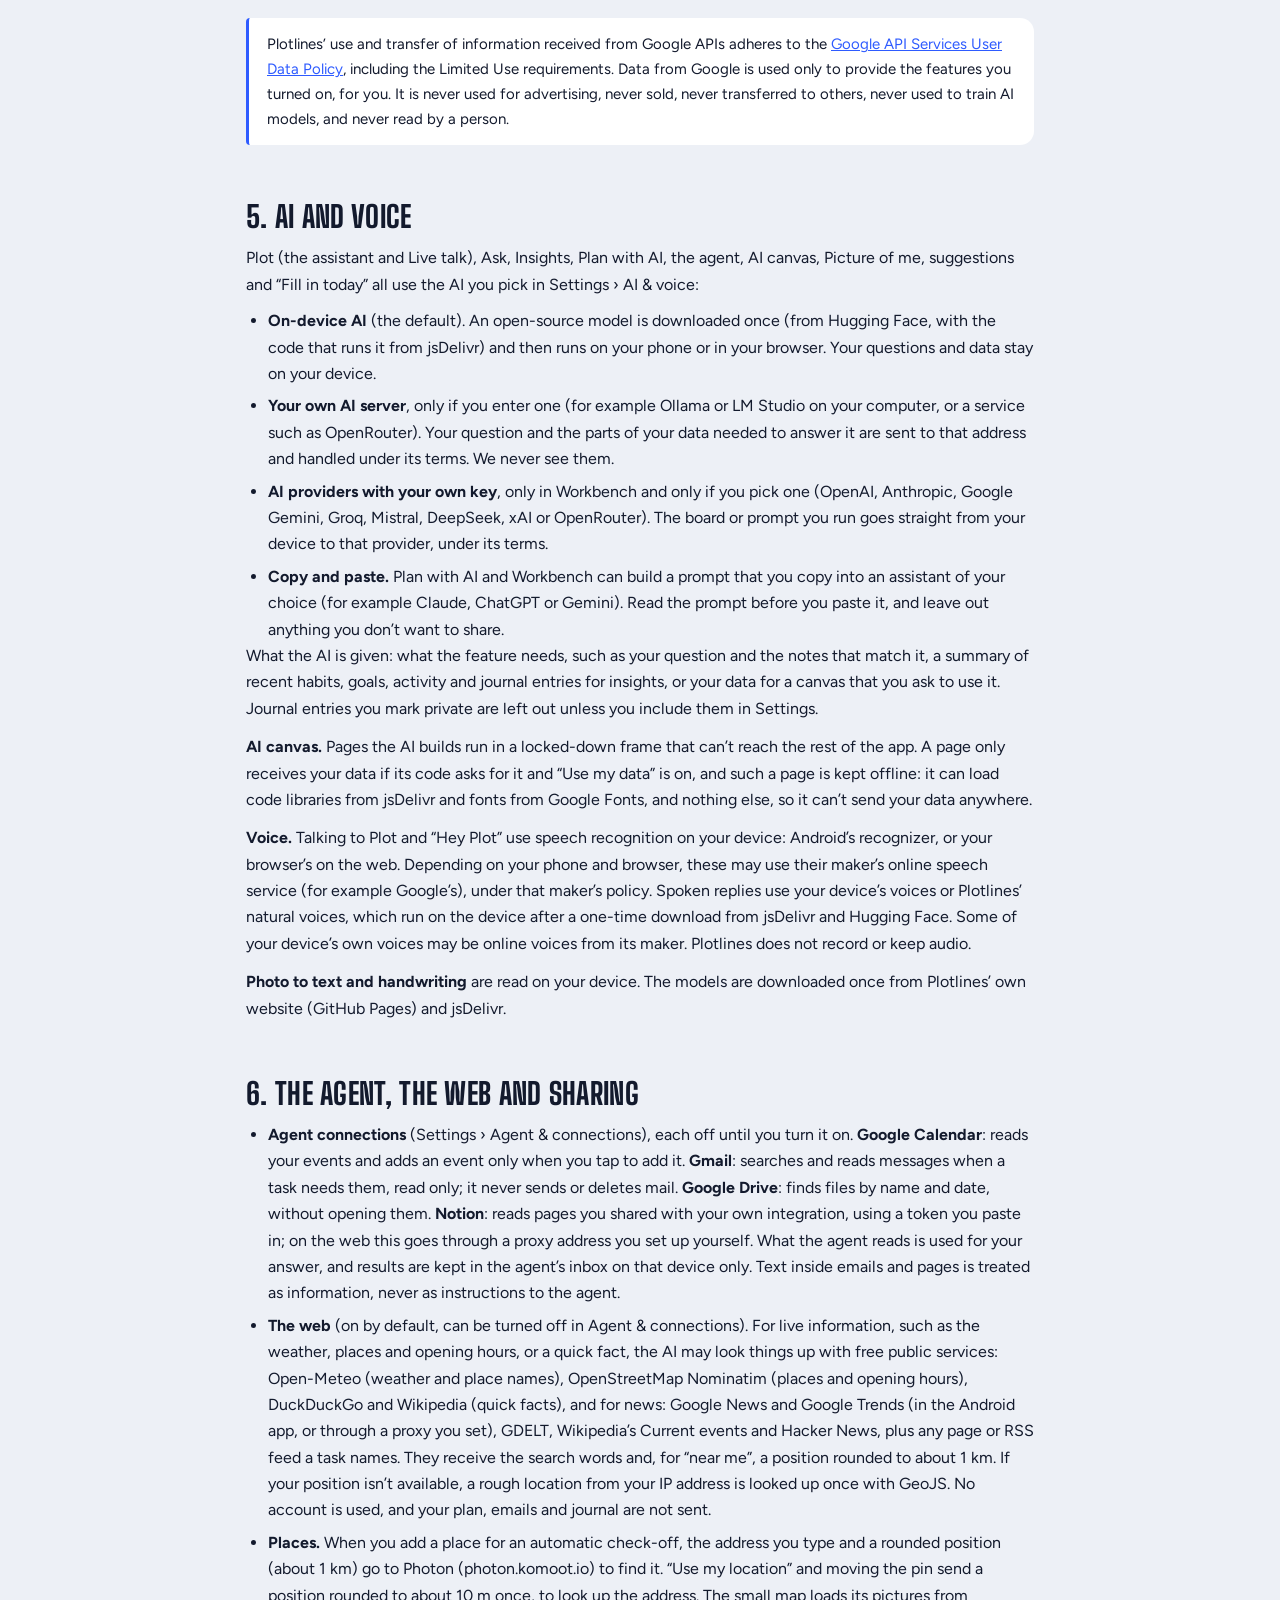
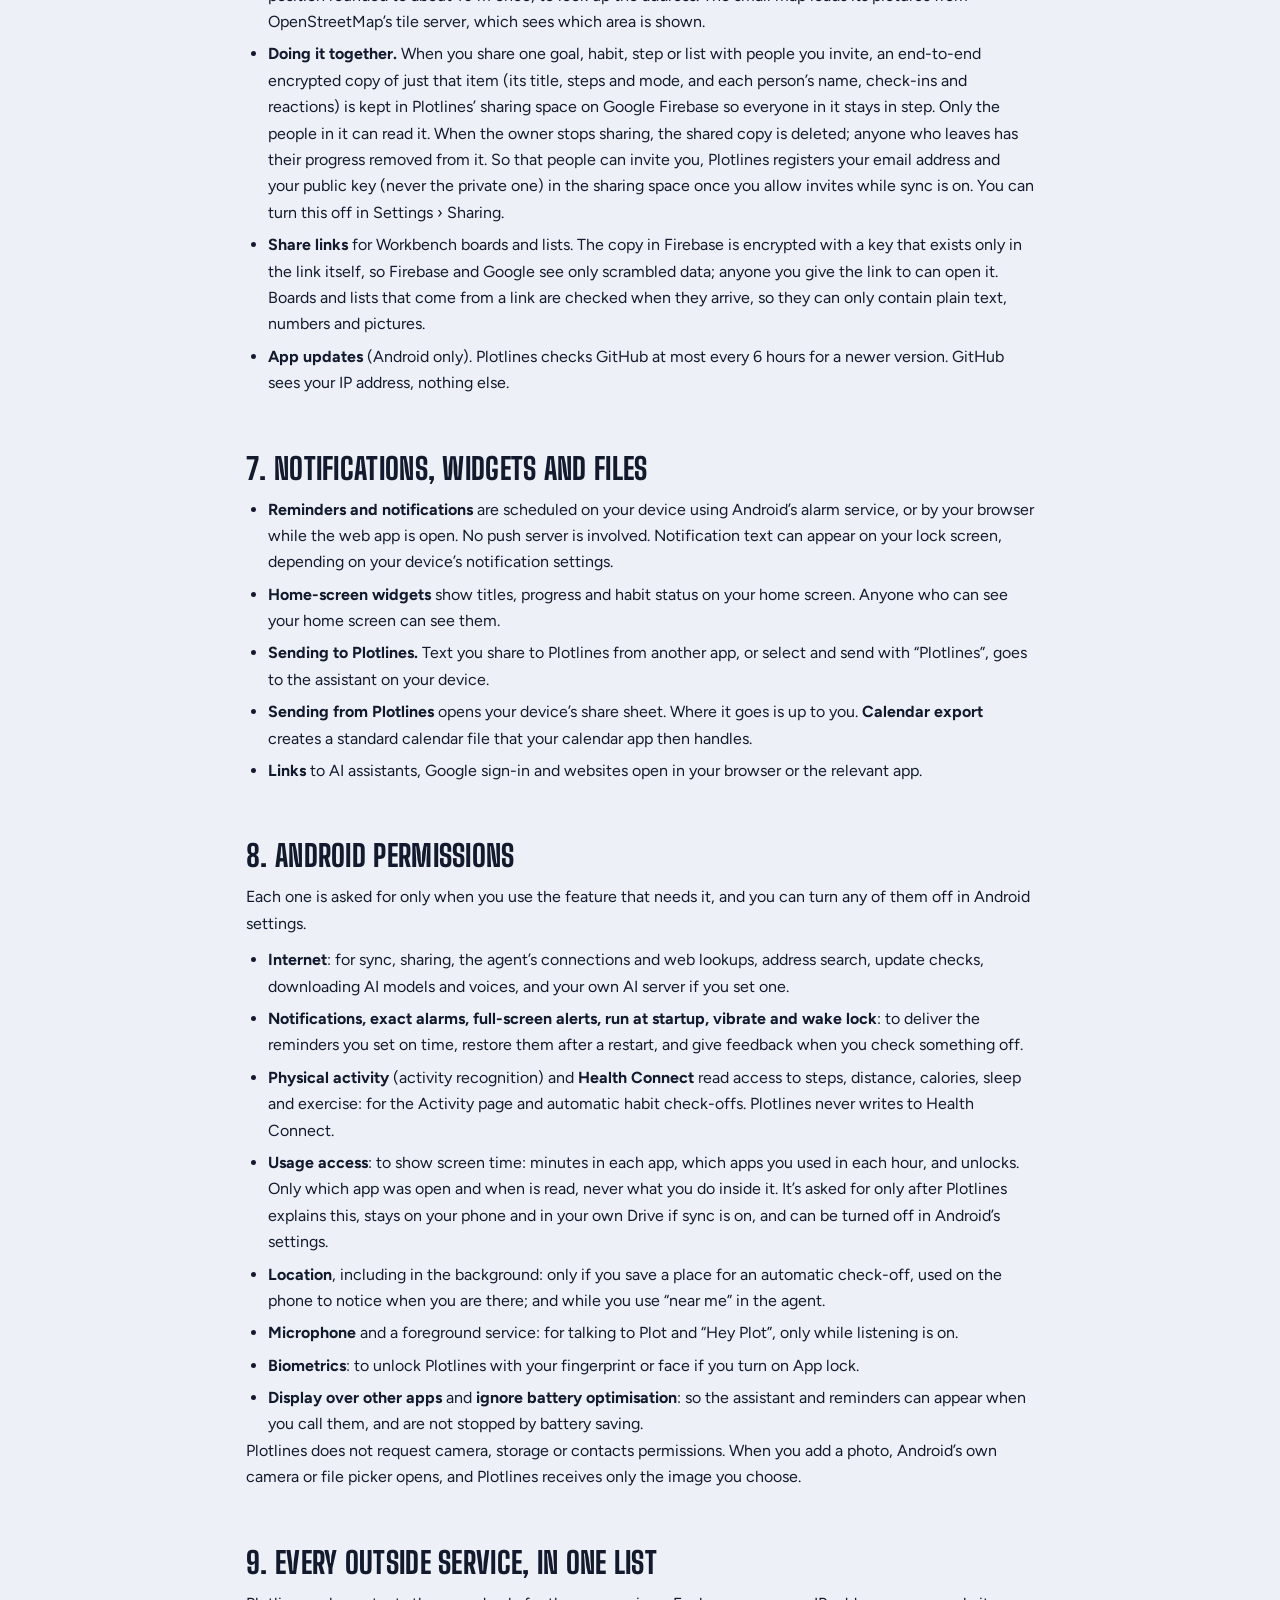
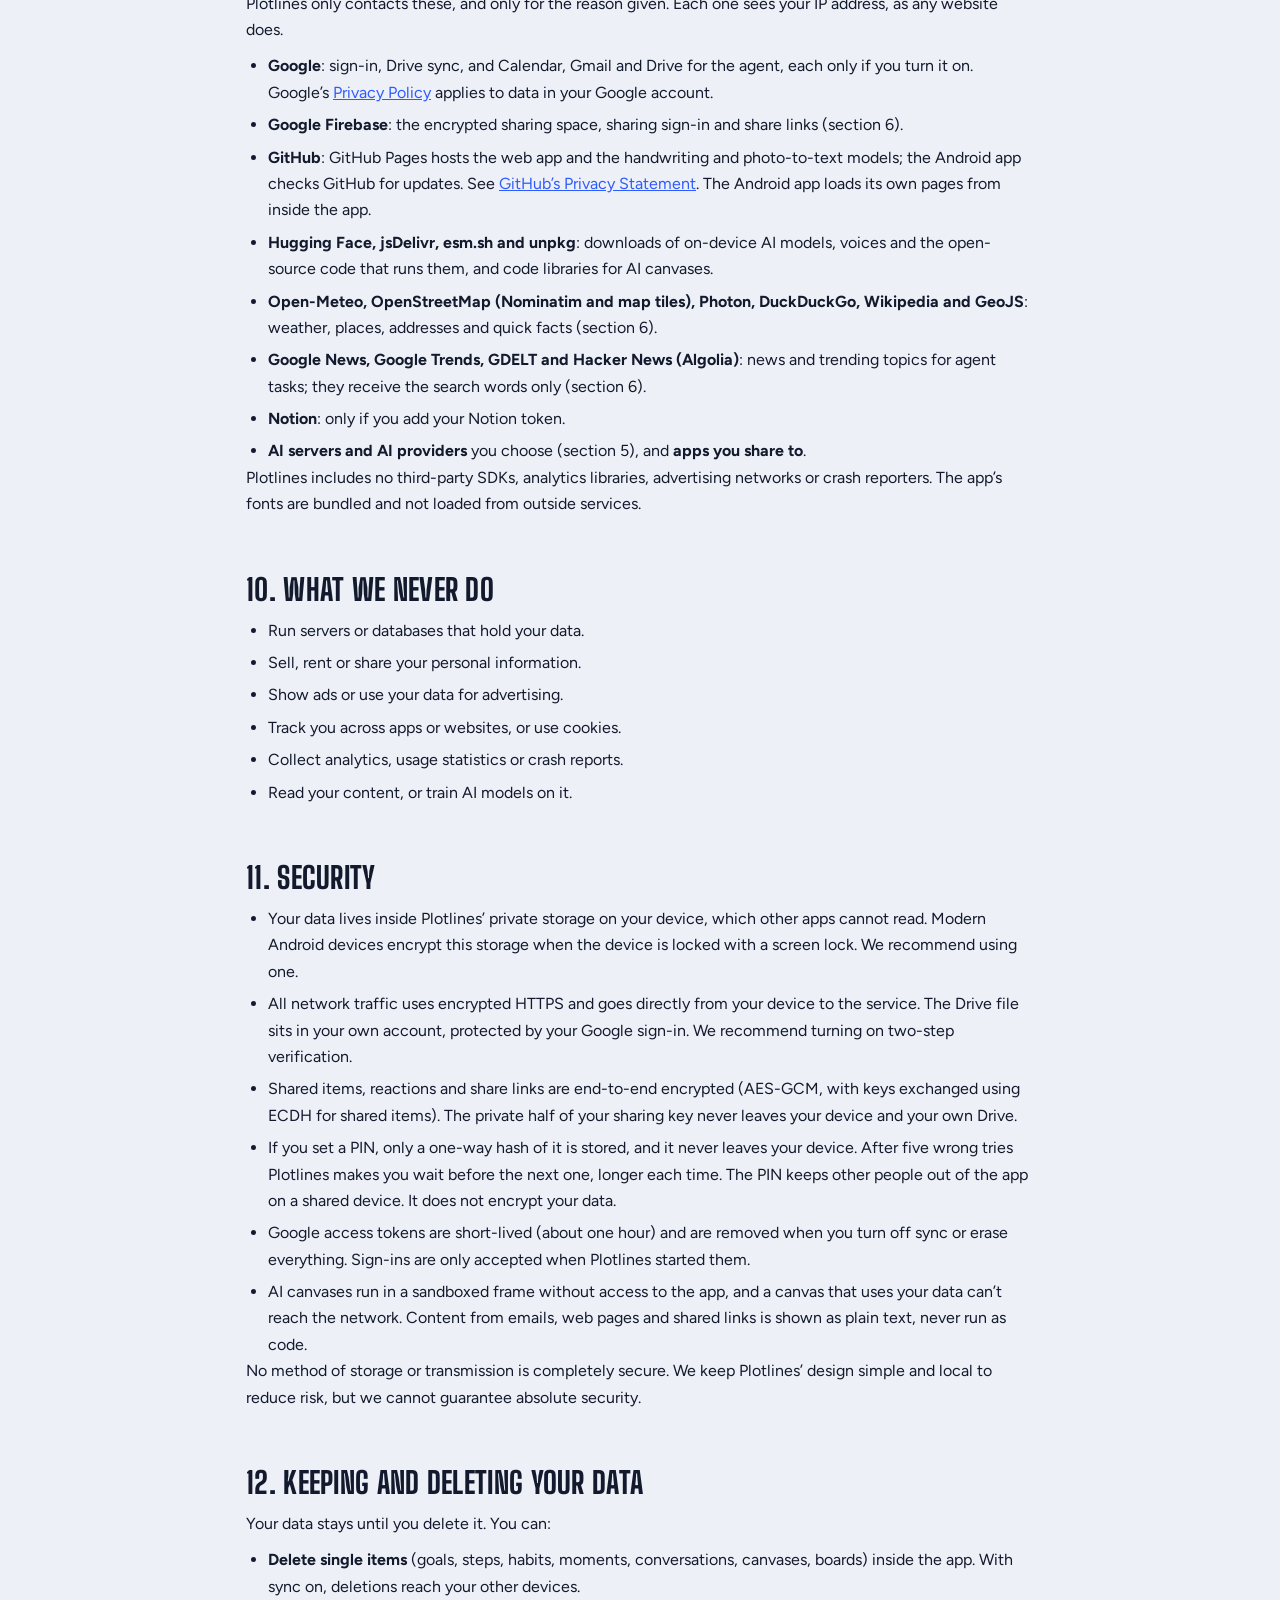
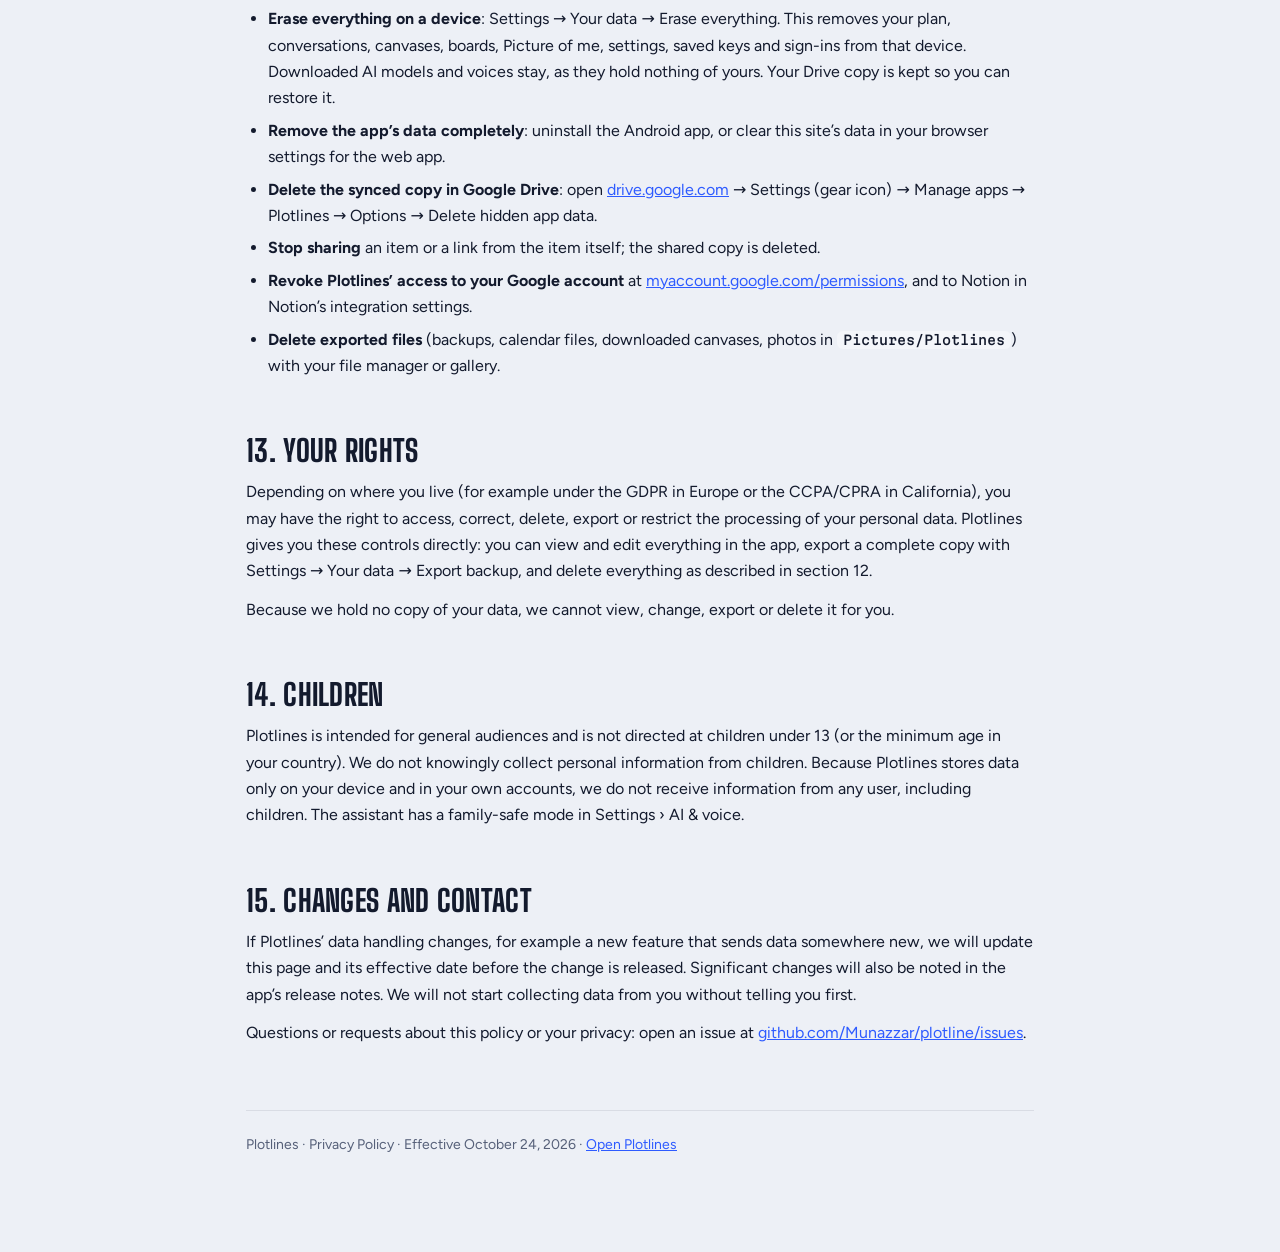
==== commit a51832db: "1.56.0: steps by hour from the phone's own step counter - StepHours.java: reads TYPE_STEP_COUNTER ev" ====
--- a/privacy.html
+++ b/privacy.html
@@ -108,7 +108,7 @@
 <li>Journal moments: titles, text, handwriting and drawings, photos, plus automatic entries such as completed steps and milestones. Weekly reviews you write.</li>
 <li>Threads (notes over time) and lists, with their items, due dates and check-offs.</li>
 <li>Your own activity trackers (for example yoga minutes or pages read) and the amounts you log each day.</li>
-<li>Activity read on your Android phone, only for the kinds you allow: steps (including steps by hour), distance, calories, sleep and workouts from Health Connect, your phone’s step counter, minutes spent in each app (screen time), and since 1.54 which apps you used in each hour of the day and how many times you unlocked the phone, and time spent at places you saved. It is kept for up to 180 days.</li>
+<li>Activity read on your Android phone, only for the kinds you allow: steps (including steps by hour), distance, calories, sleep and workouts from Health Connect, your phone’s step counter (read about every 15 minutes, once you allow physical activity, to count steps by hour), minutes spent in each app (screen time), and since 1.54 which apps you used in each hour of the day and how many times you unlocked the phone, and time spent at places you saved. It is kept for up to 180 days.</li>
 <li>What you do with the AI: conversations with the assistant and in Live talk, Ask threads, AI canvases (pages the AI builds for you), Workbench boards, agent tasks and their results, insights, and “Picture of me”, a description of you that the AI writes from your data when you ask for it.</li>
 </ul>
 <h3>Settings and preferences</h3>
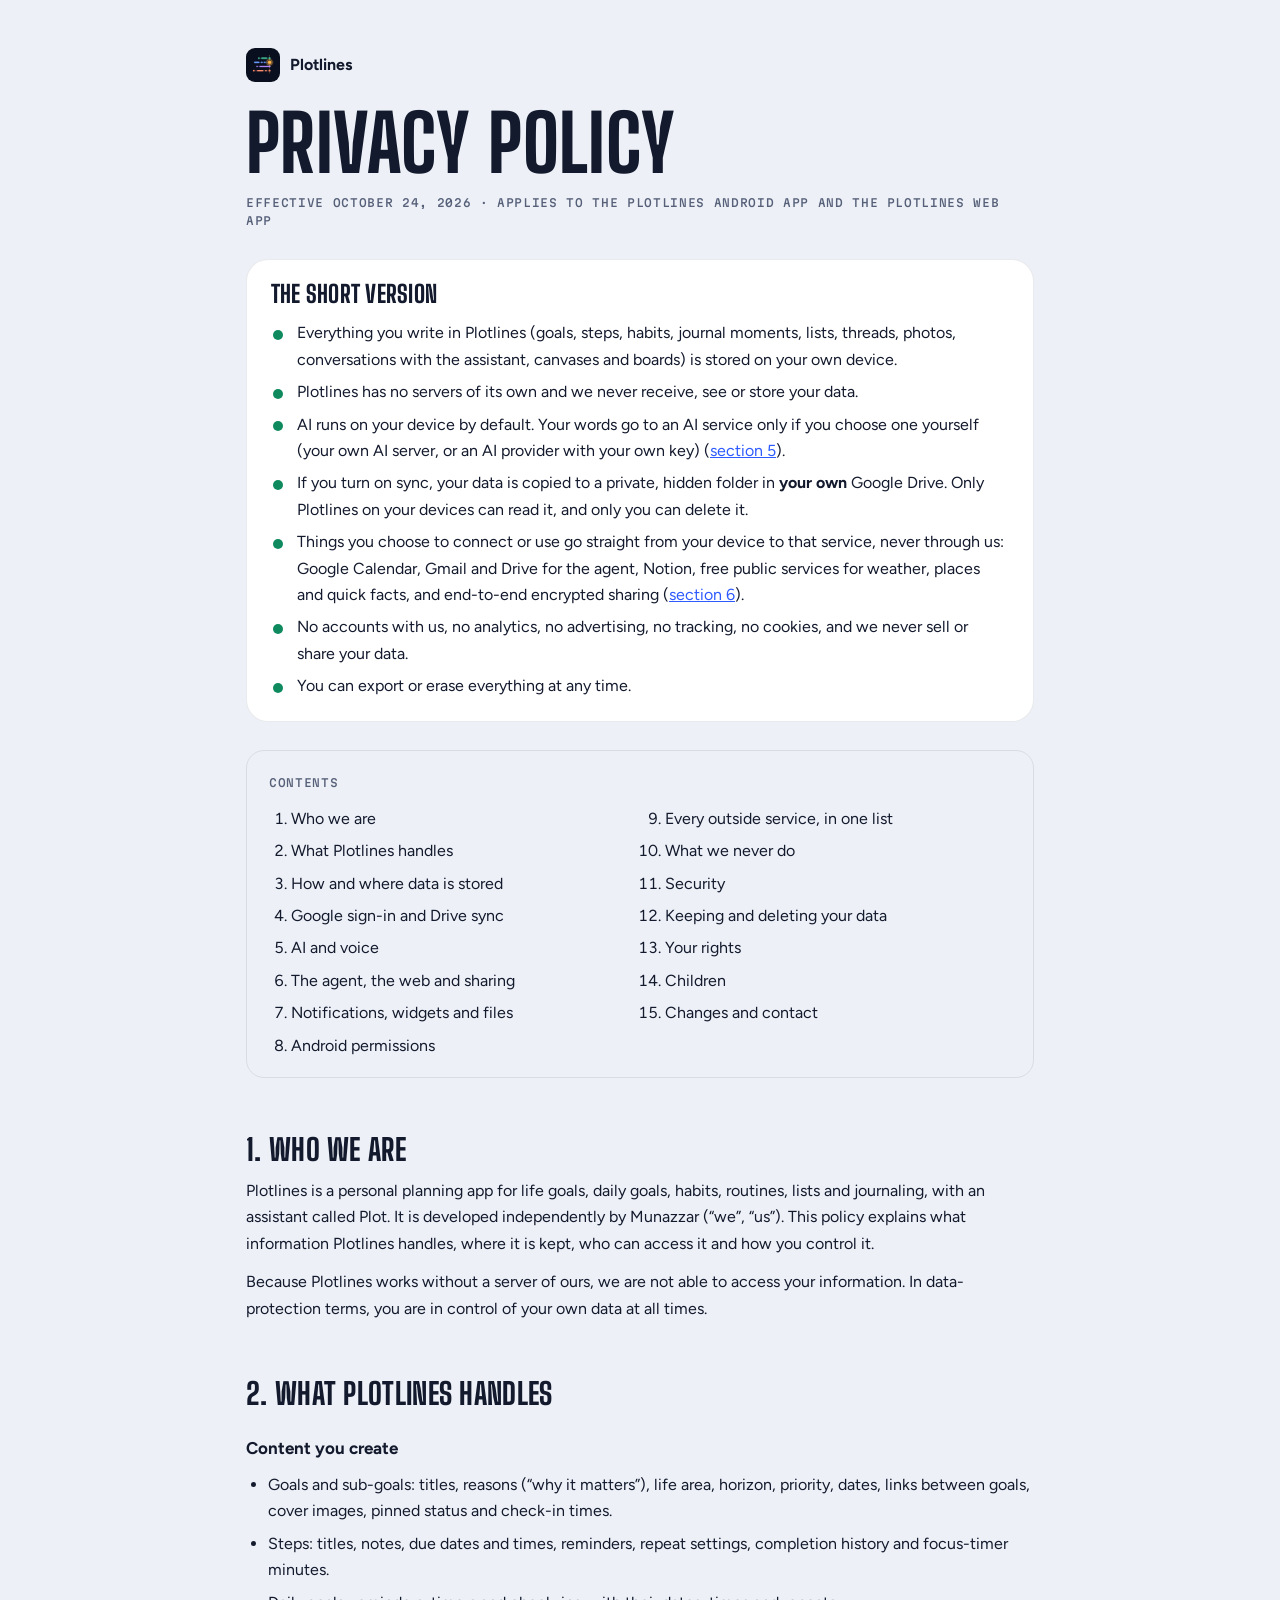
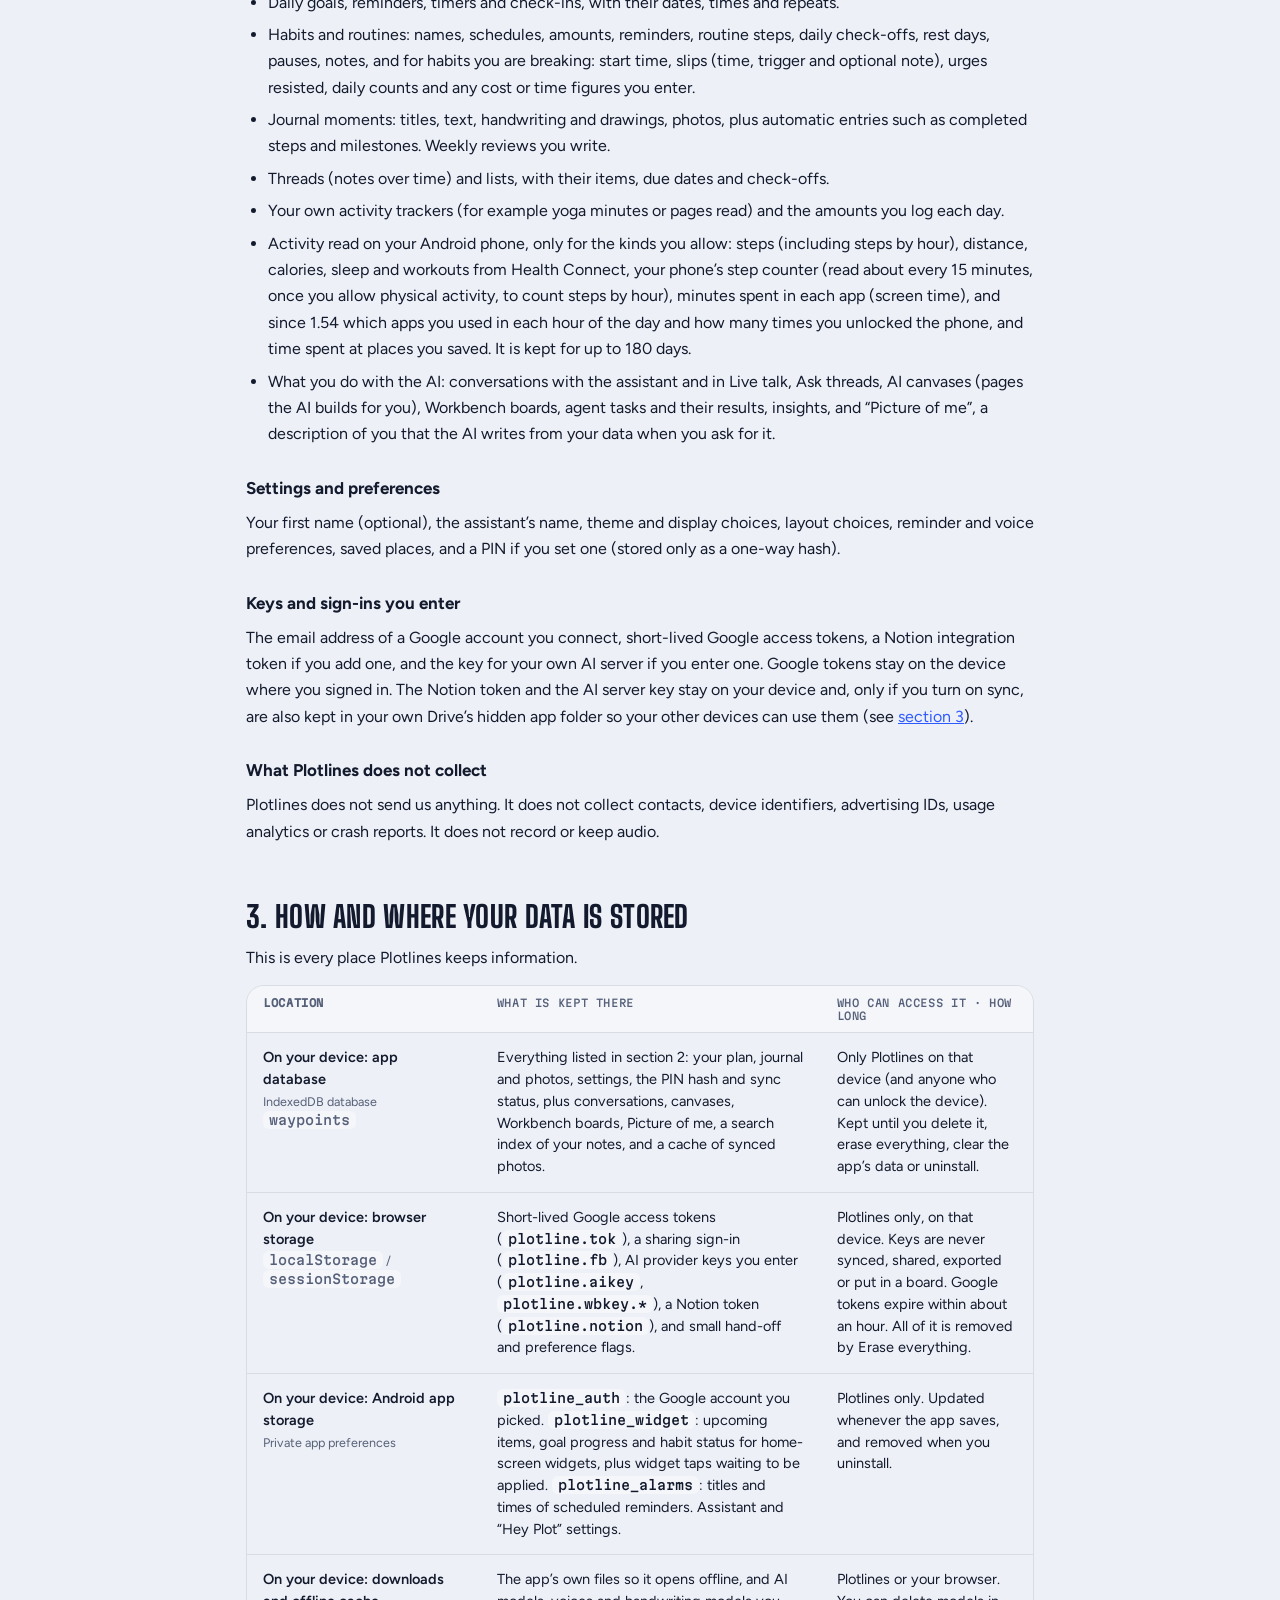
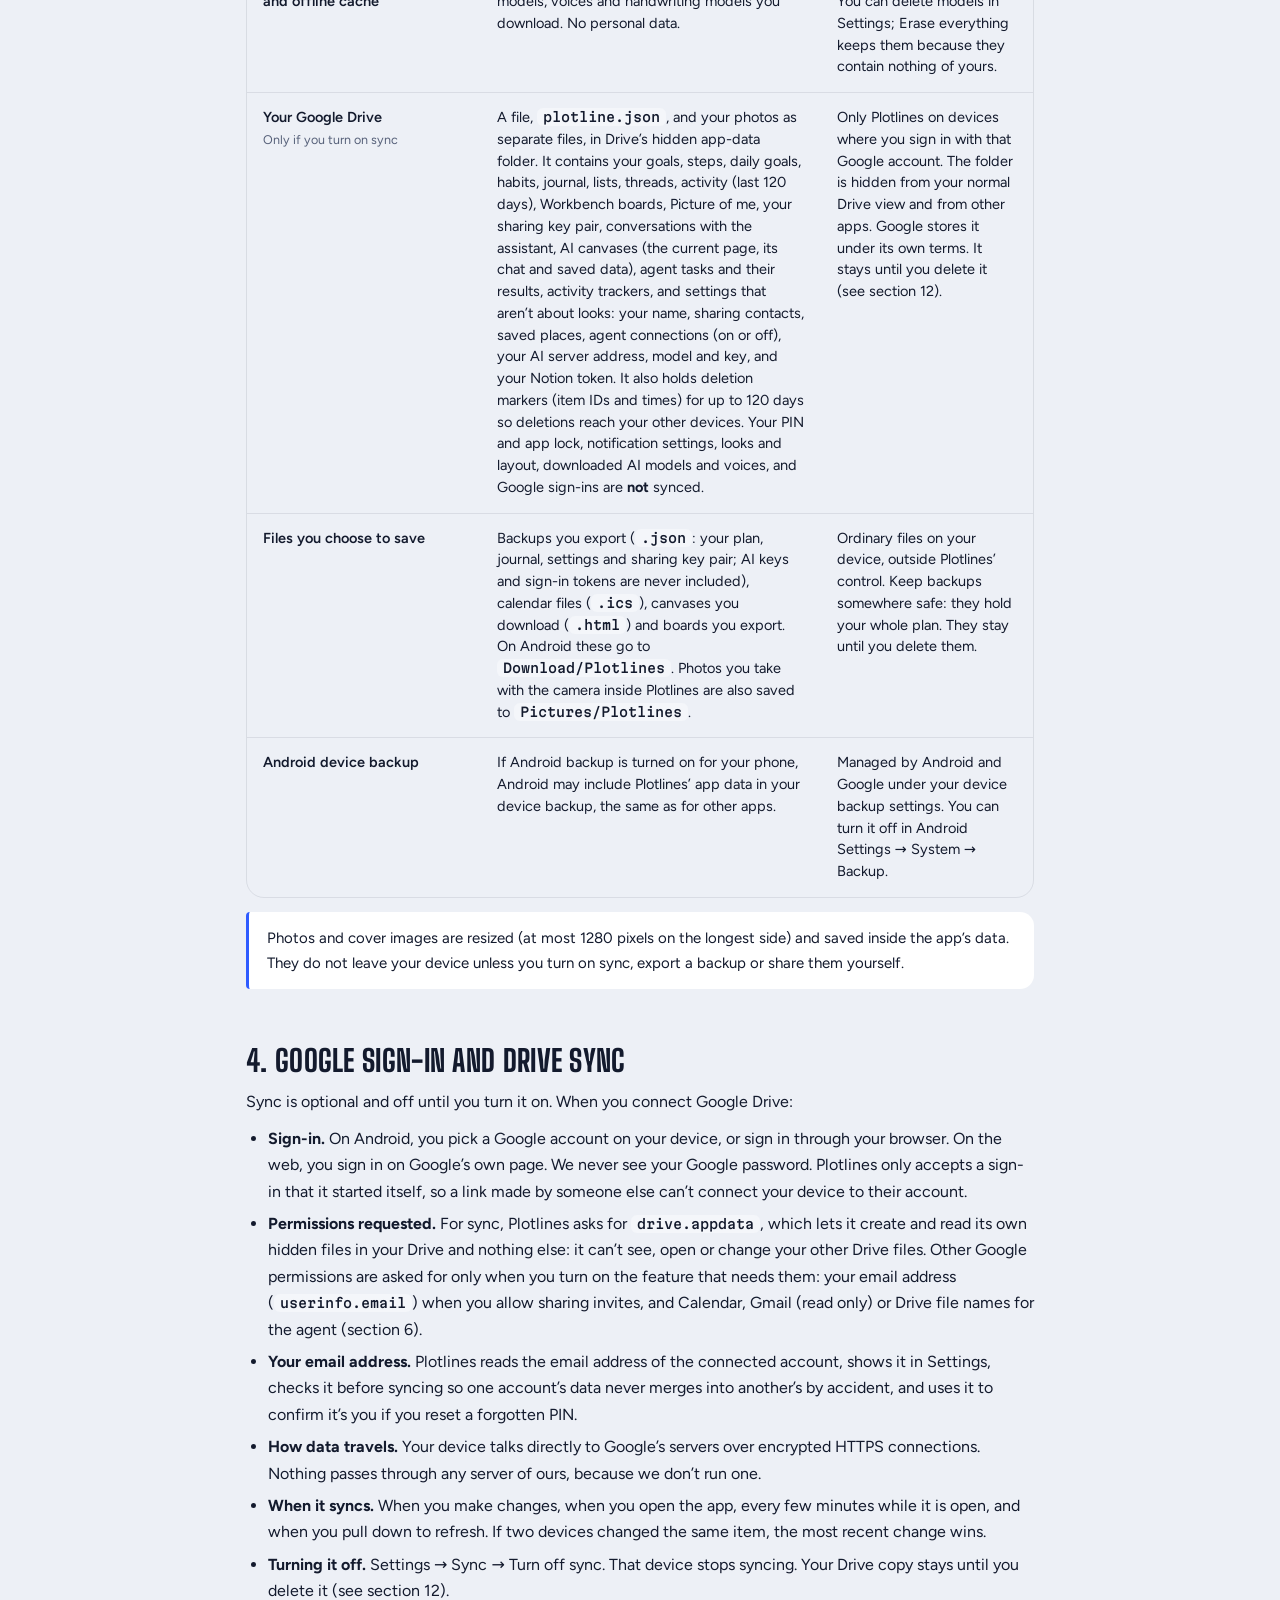
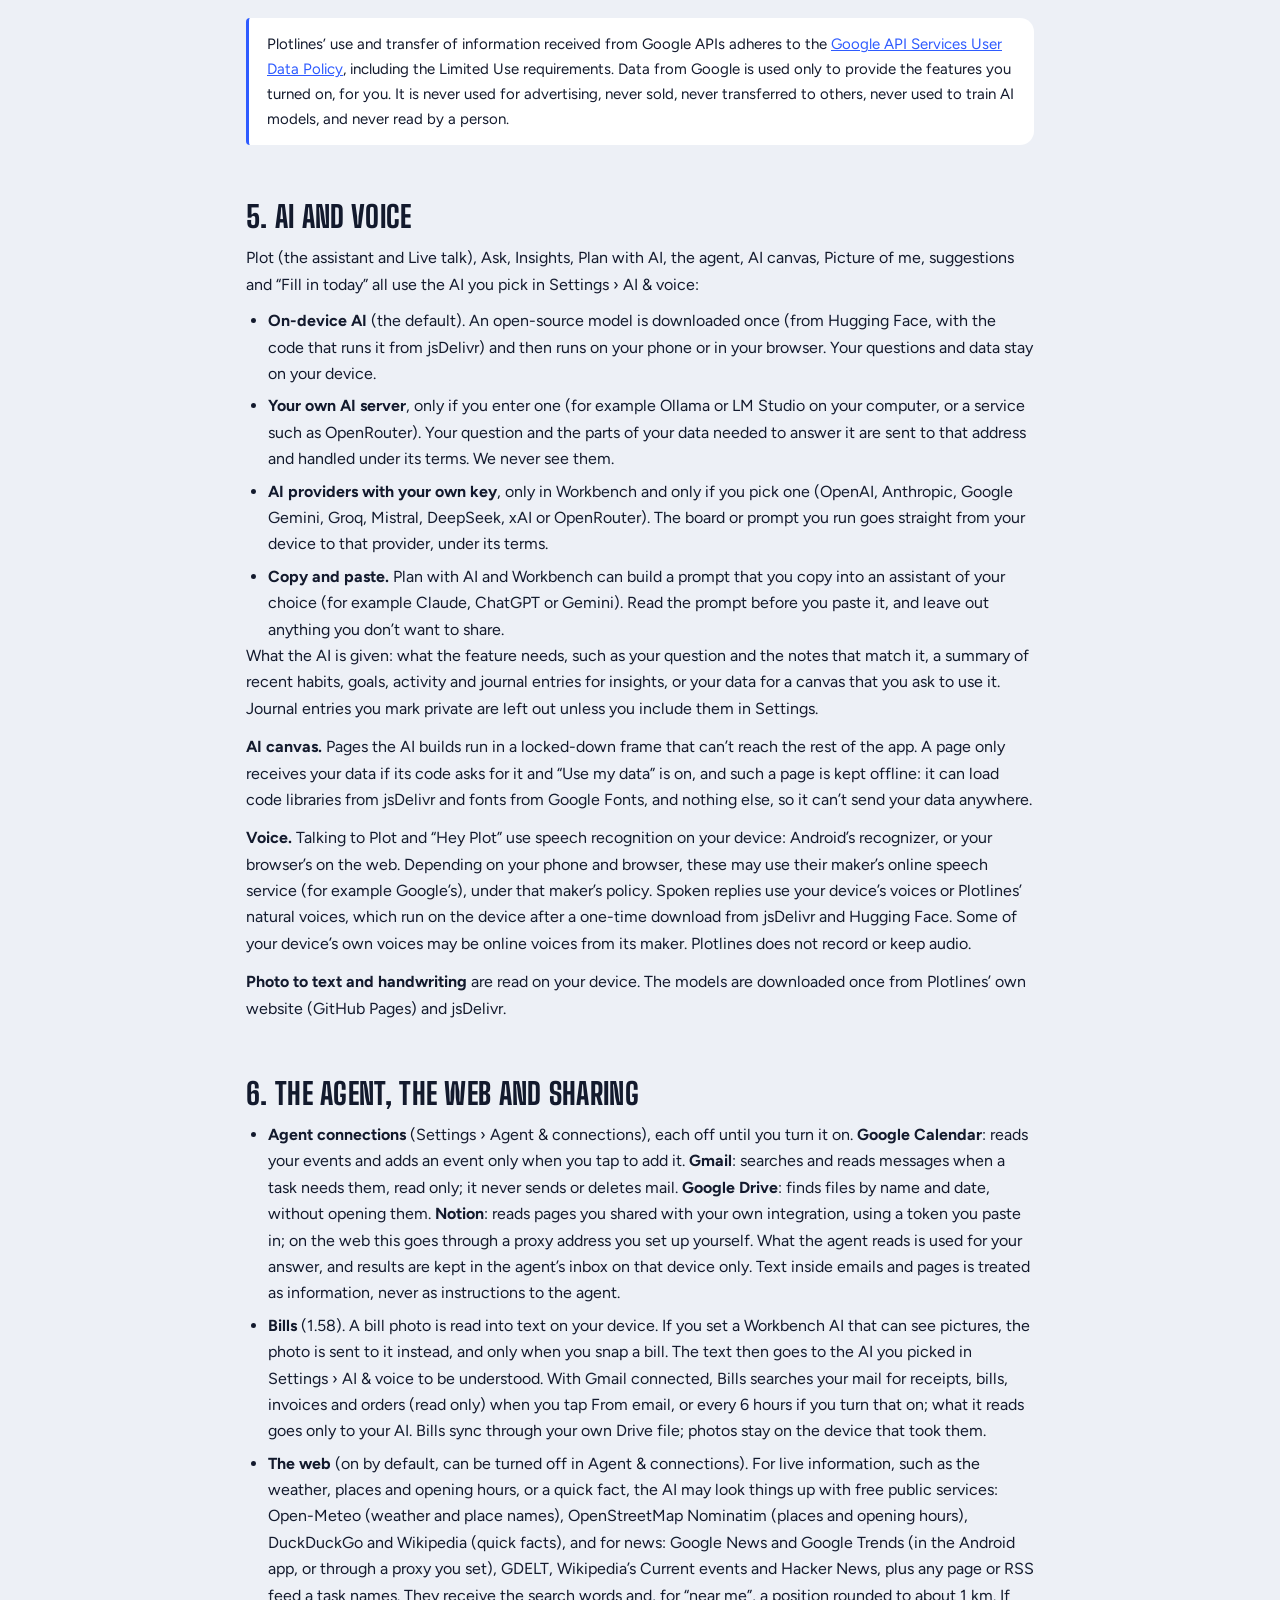
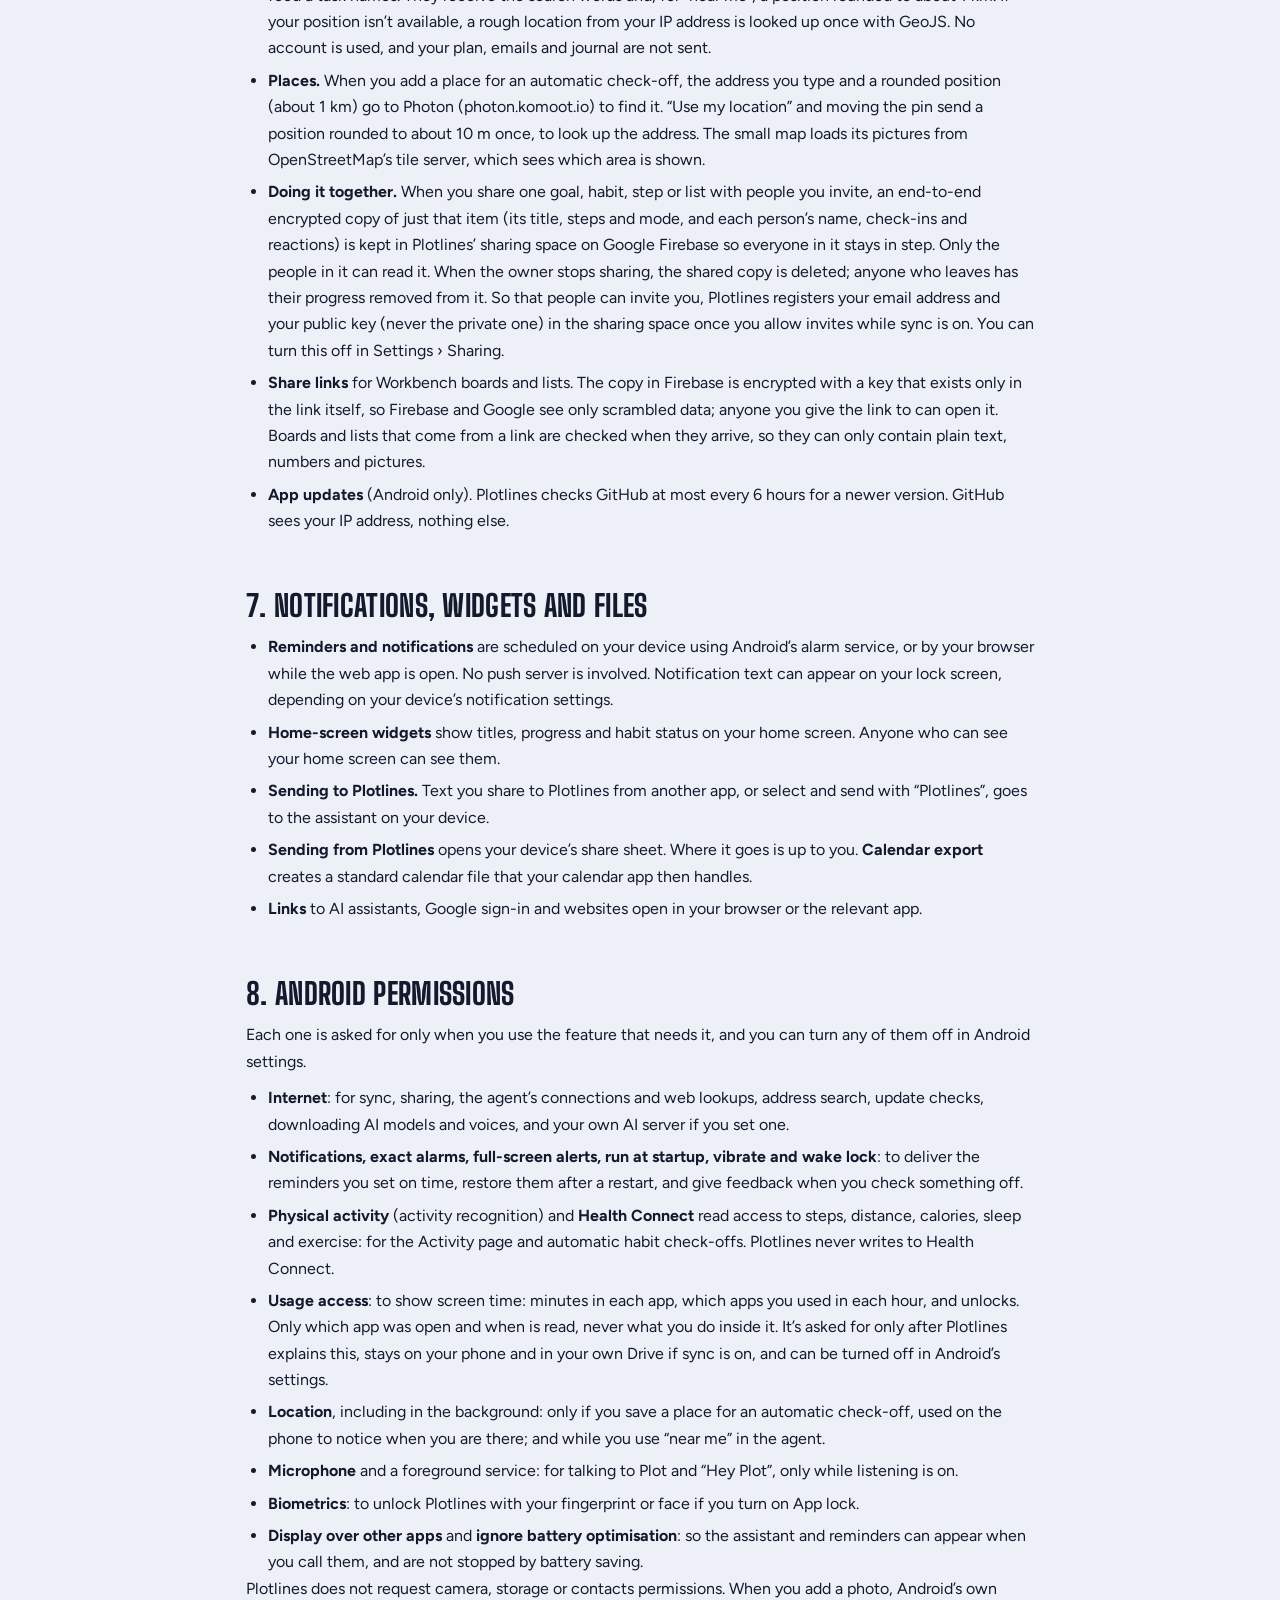
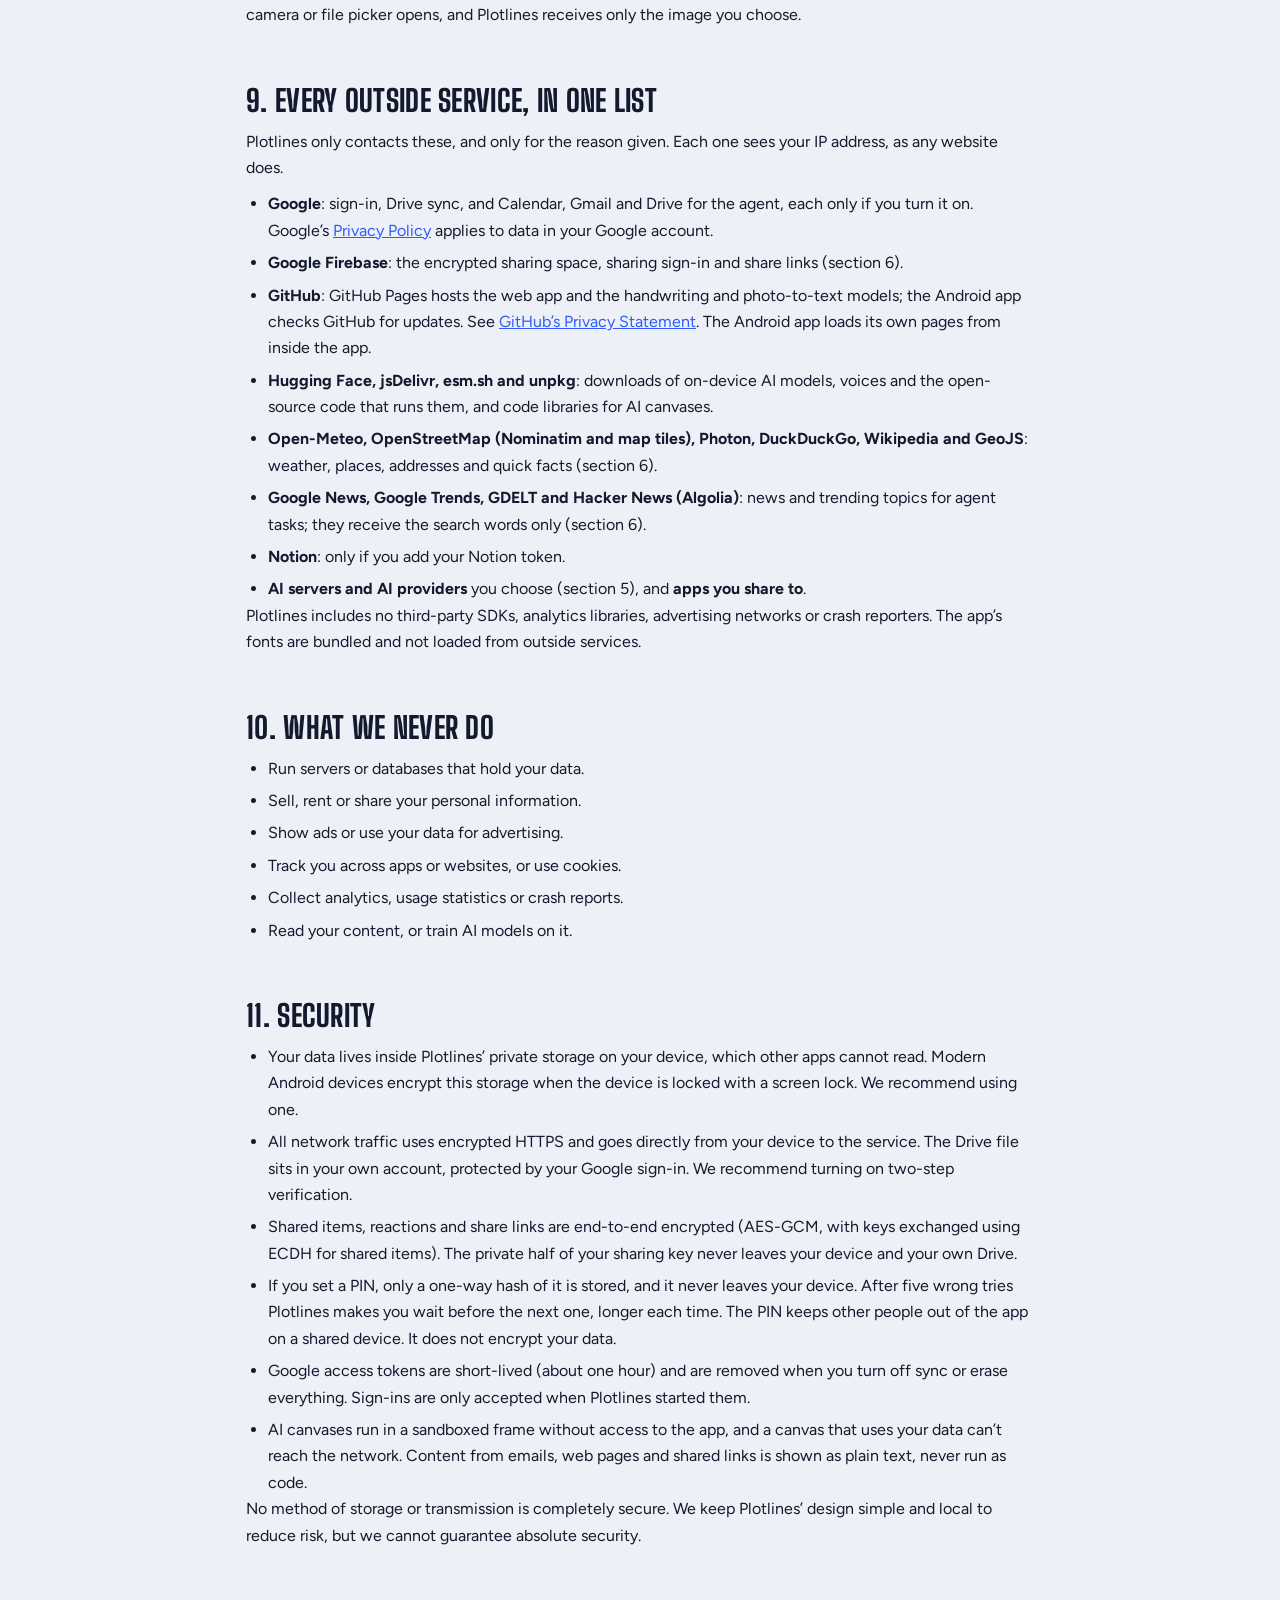
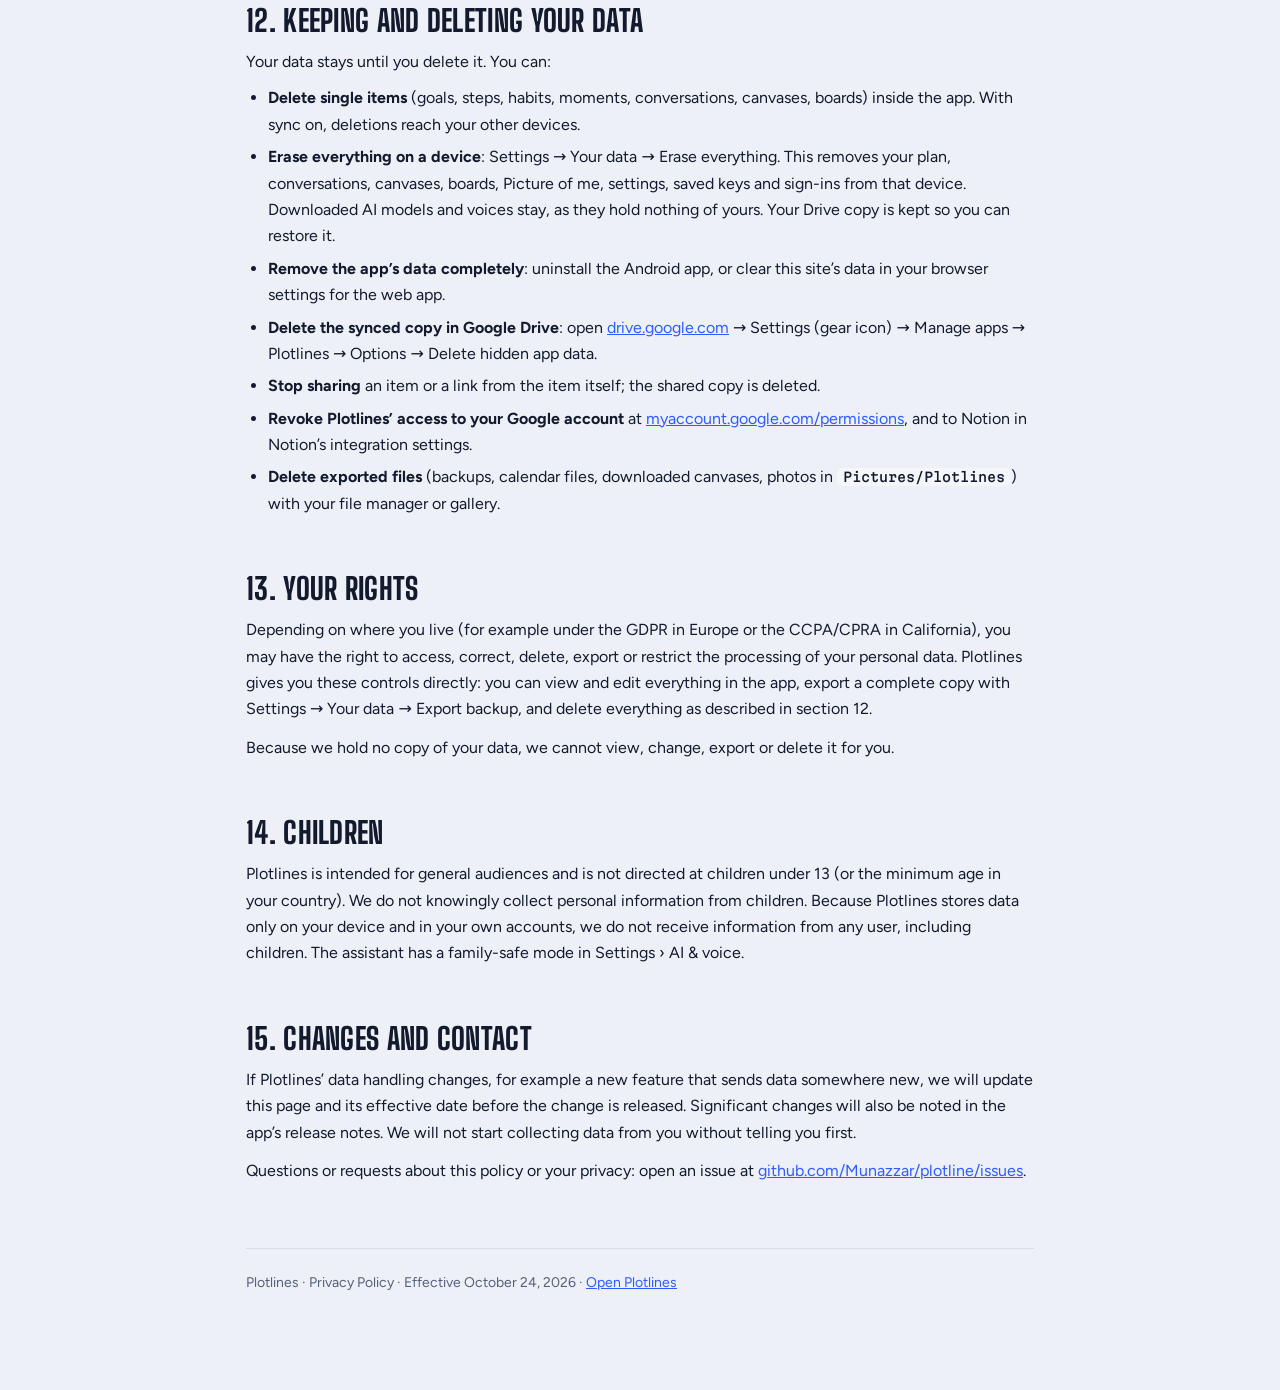
==== commit 1dc4dd64: "1.58.0: Bills read by the AI, Thread is now Notes, check for updates - Bills (bills.js): snap or pic" ====
--- a/privacy.html
+++ b/privacy.html
@@ -160,6 +160,7 @@
 <h2 id="online">6. The agent, the web and sharing</h2>
 <ul>
 <li><b>Agent connections</b> (Settings › Agent &amp; connections), each off until you turn it on. <b>Google Calendar</b>: reads your events and adds an event only when you tap to add it. <b>Gmail</b>: searches and reads messages when a task needs them, read only; it never sends or deletes mail. <b>Google Drive</b>: finds files by name and date, without opening them. <b>Notion</b>: reads pages you shared with your own integration, using a token you paste in; on the web this goes through a proxy address you set up yourself. What the agent reads is used for your answer, and results are kept in the agent’s inbox on that device only. Text inside emails and pages is treated as information, never as instructions to the agent.</li>
+<li><b>Bills</b> (1.58). A bill photo is read into text on your device. If you set a Workbench AI that can see pictures, the photo is sent to it instead, and only when you snap a bill. The text then goes to the AI you picked in Settings › AI &amp; voice to be understood. With Gmail connected, Bills searches your mail for receipts, bills, invoices and orders (read only) when you tap From email, or every 6 hours if you turn that on; what it reads goes only to your AI. Bills sync through your own Drive file; photos stay on the device that took them.</li>
 <li><b>The web</b> (on by default, can be turned off in Agent &amp; connections). For live information, such as the weather, places and opening hours, or a quick fact, the AI may look things up with free public services: Open-Meteo (weather and place names), OpenStreetMap Nominatim (places and opening hours), DuckDuckGo and Wikipedia (quick facts), and for news: Google News and Google Trends (in the Android app, or through a proxy you set), GDELT, Wikipedia’s Current events and Hacker News, plus any page or RSS feed a task names. They receive the search words and, for “near me”, a position rounded to about 1 km. If your position isn’t available, a rough location from your IP address is looked up once with GeoJS. No account is used, and your plan, emails and journal are not sent.</li>
 <li><b>Places.</b> When you add a place for an automatic check-off, the address you type and a rounded position (about 1 km) go to Photon (photon.komoot.io) to find it. “Use my location” and moving the pin send a position rounded to about 10 m once, to look up the address. The small map loads its pictures from OpenStreetMap’s tile server, which sees which area is shown.</li>
 <li><b>Doing it together.</b> When you share one goal, habit, step or list with people you invite, an end-to-end encrypted copy of just that item (its title, steps and mode, and each person’s name, check-ins and reactions) is kept in Plotlines’ sharing space on Google Firebase so everyone in it stays in step. Only the people in it can read it. When the owner stops sharing, the shared copy is deleted; anyone who leaves has their progress removed from it. So that people can invite you, Plotlines registers your email address and your public key (never the private one) in the sharing space once you allow invites while sync is on. You can turn this off in Settings › Sharing.</li>
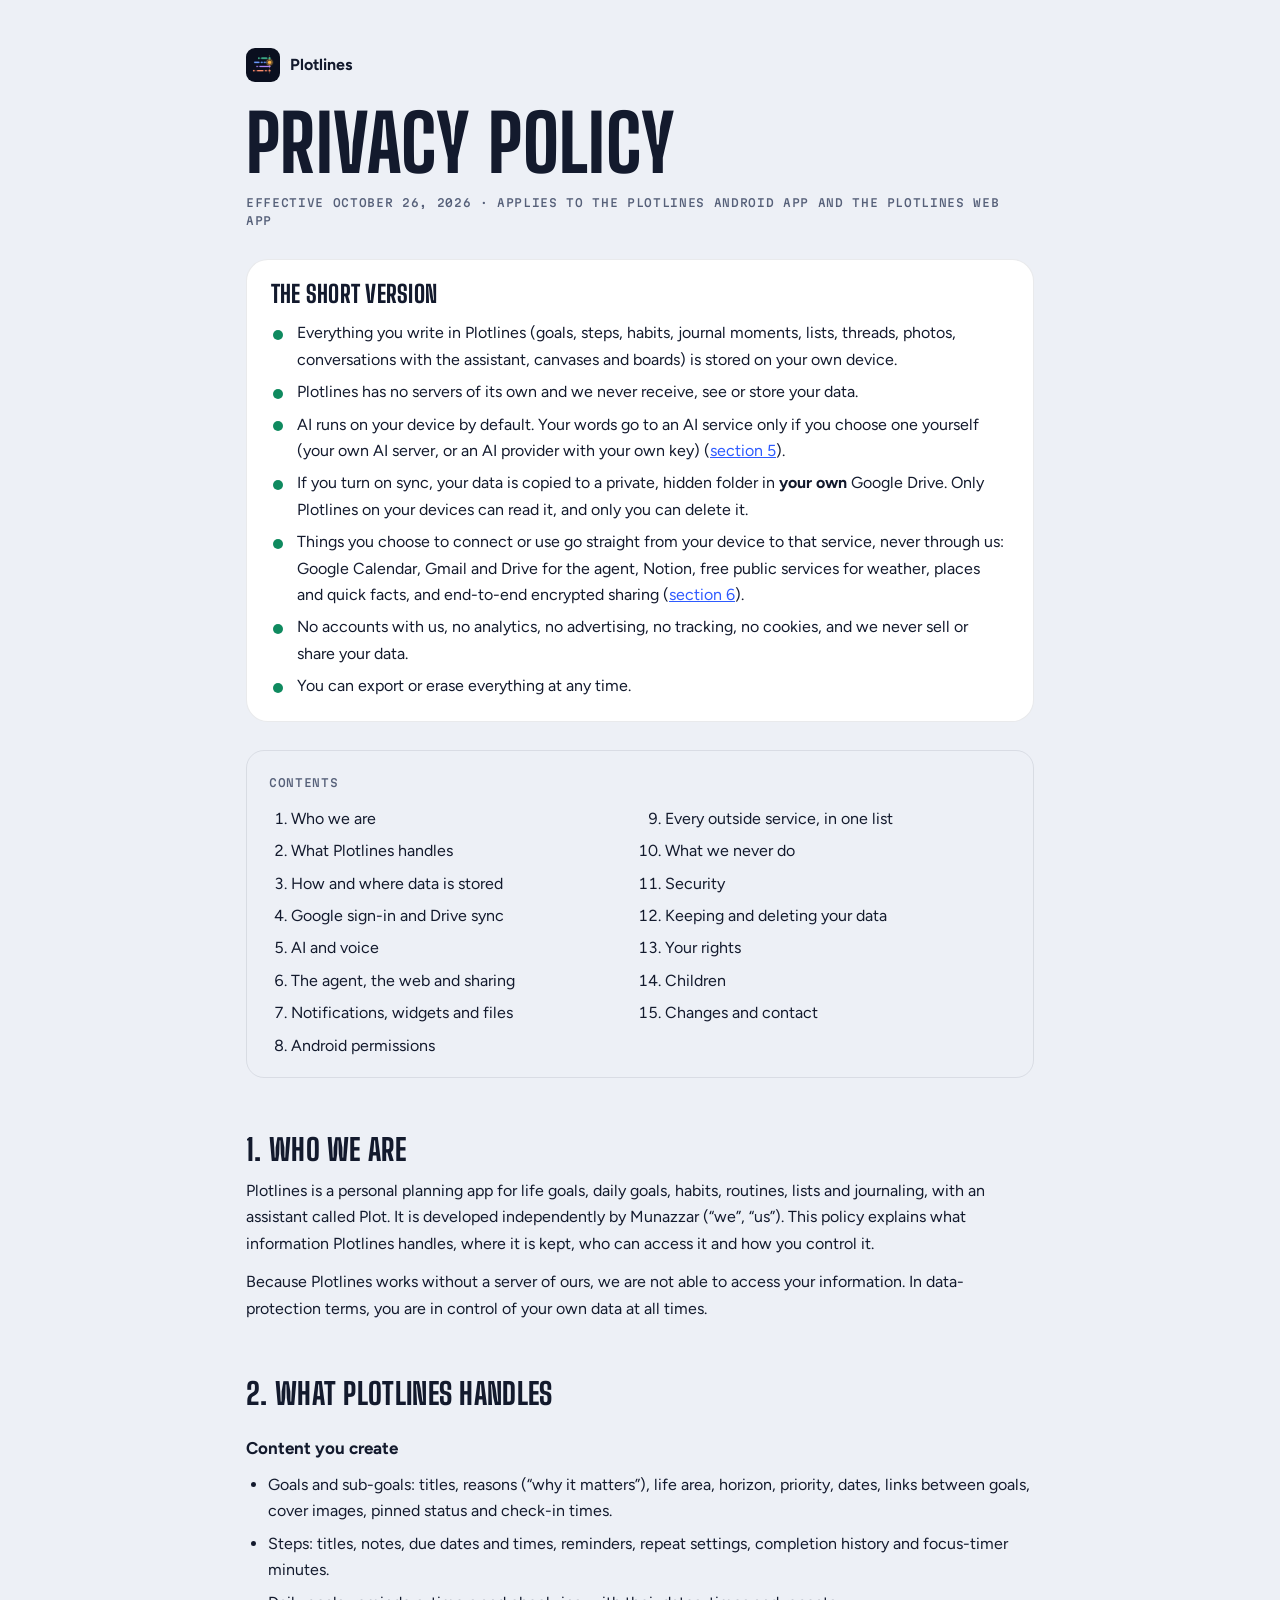
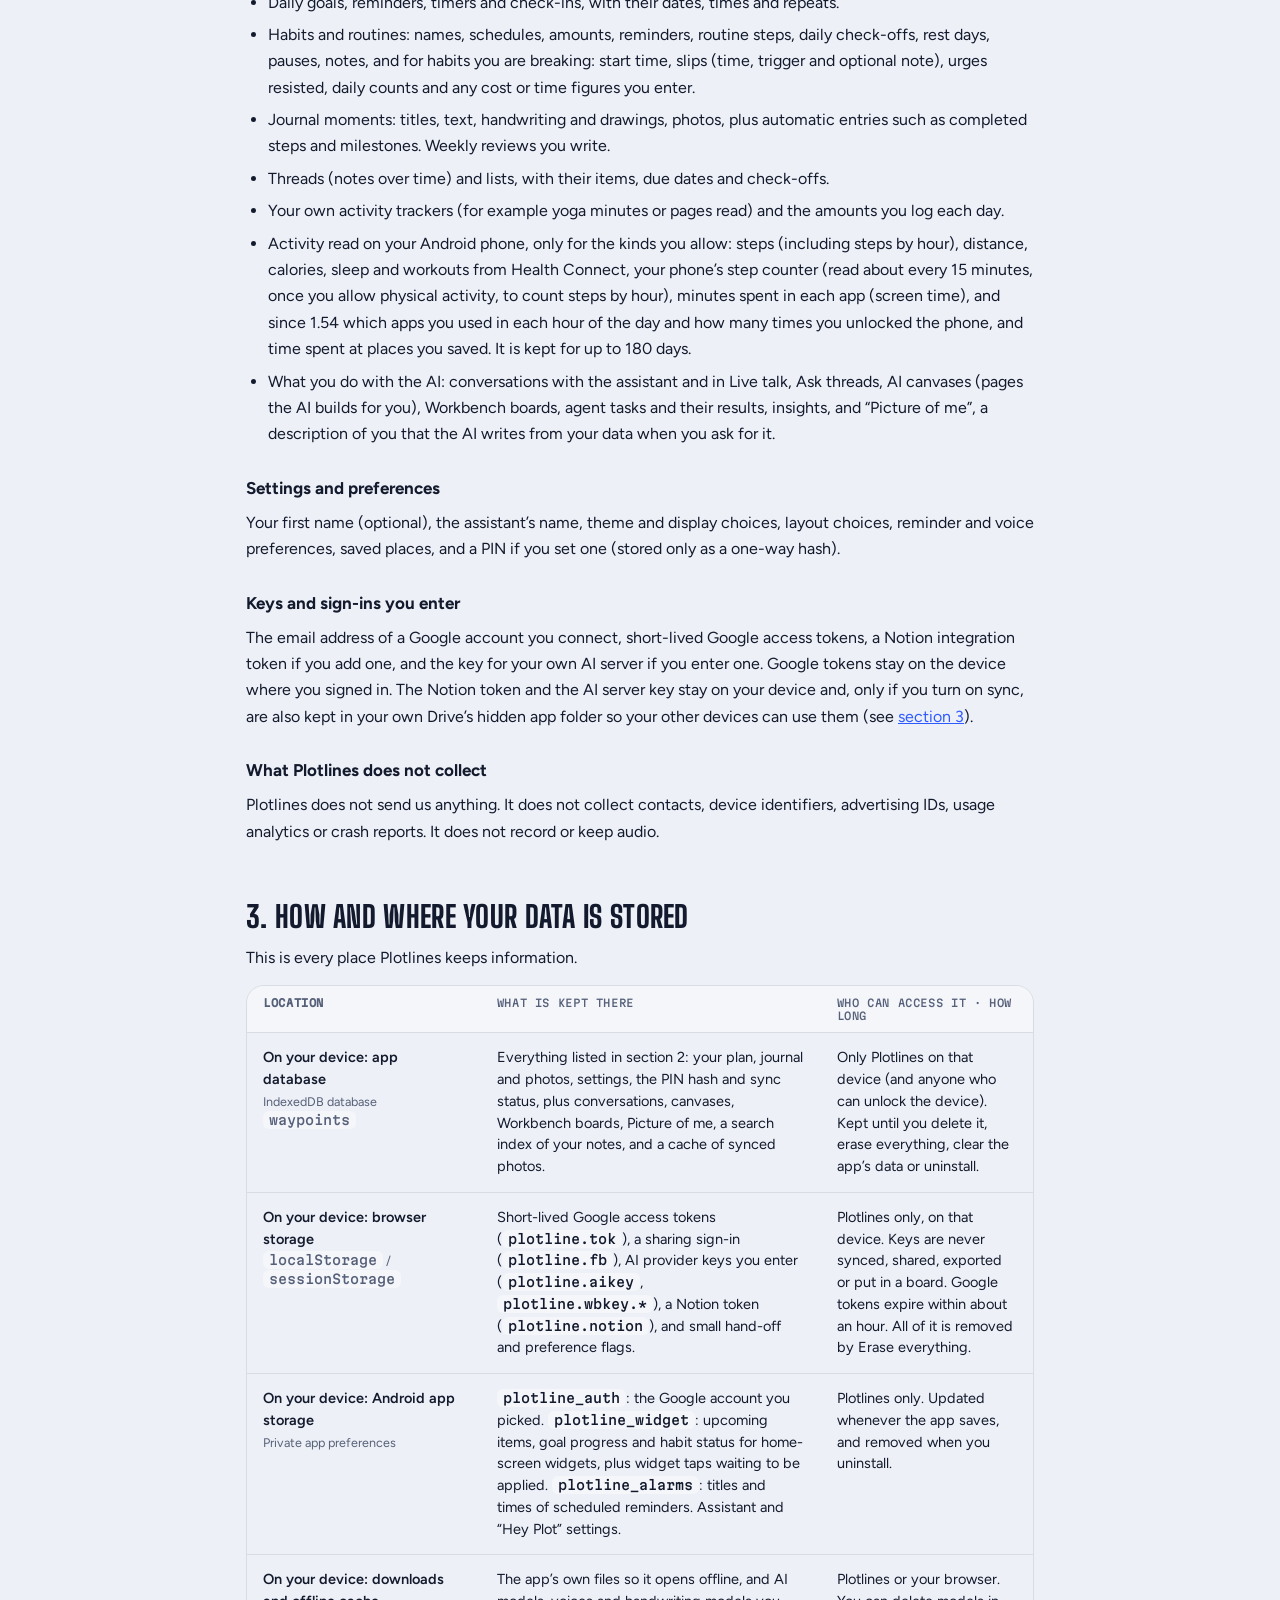
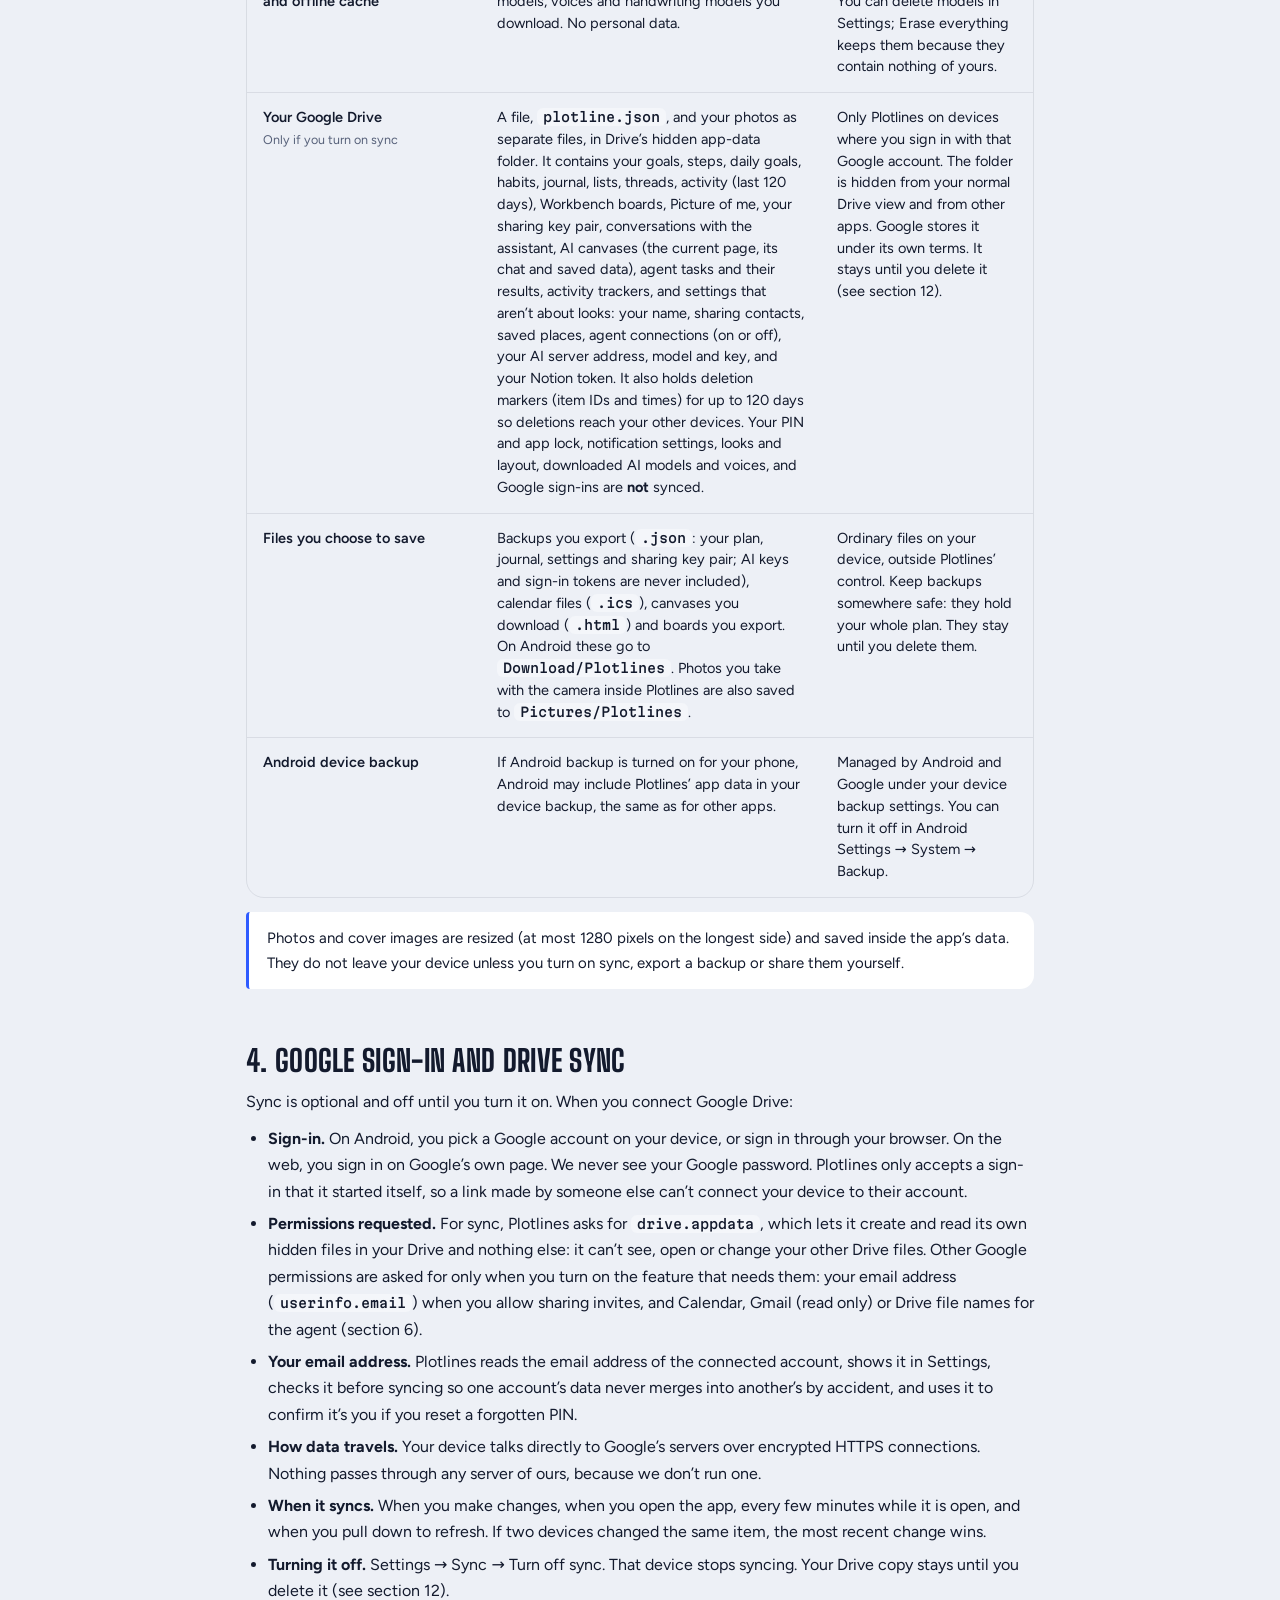
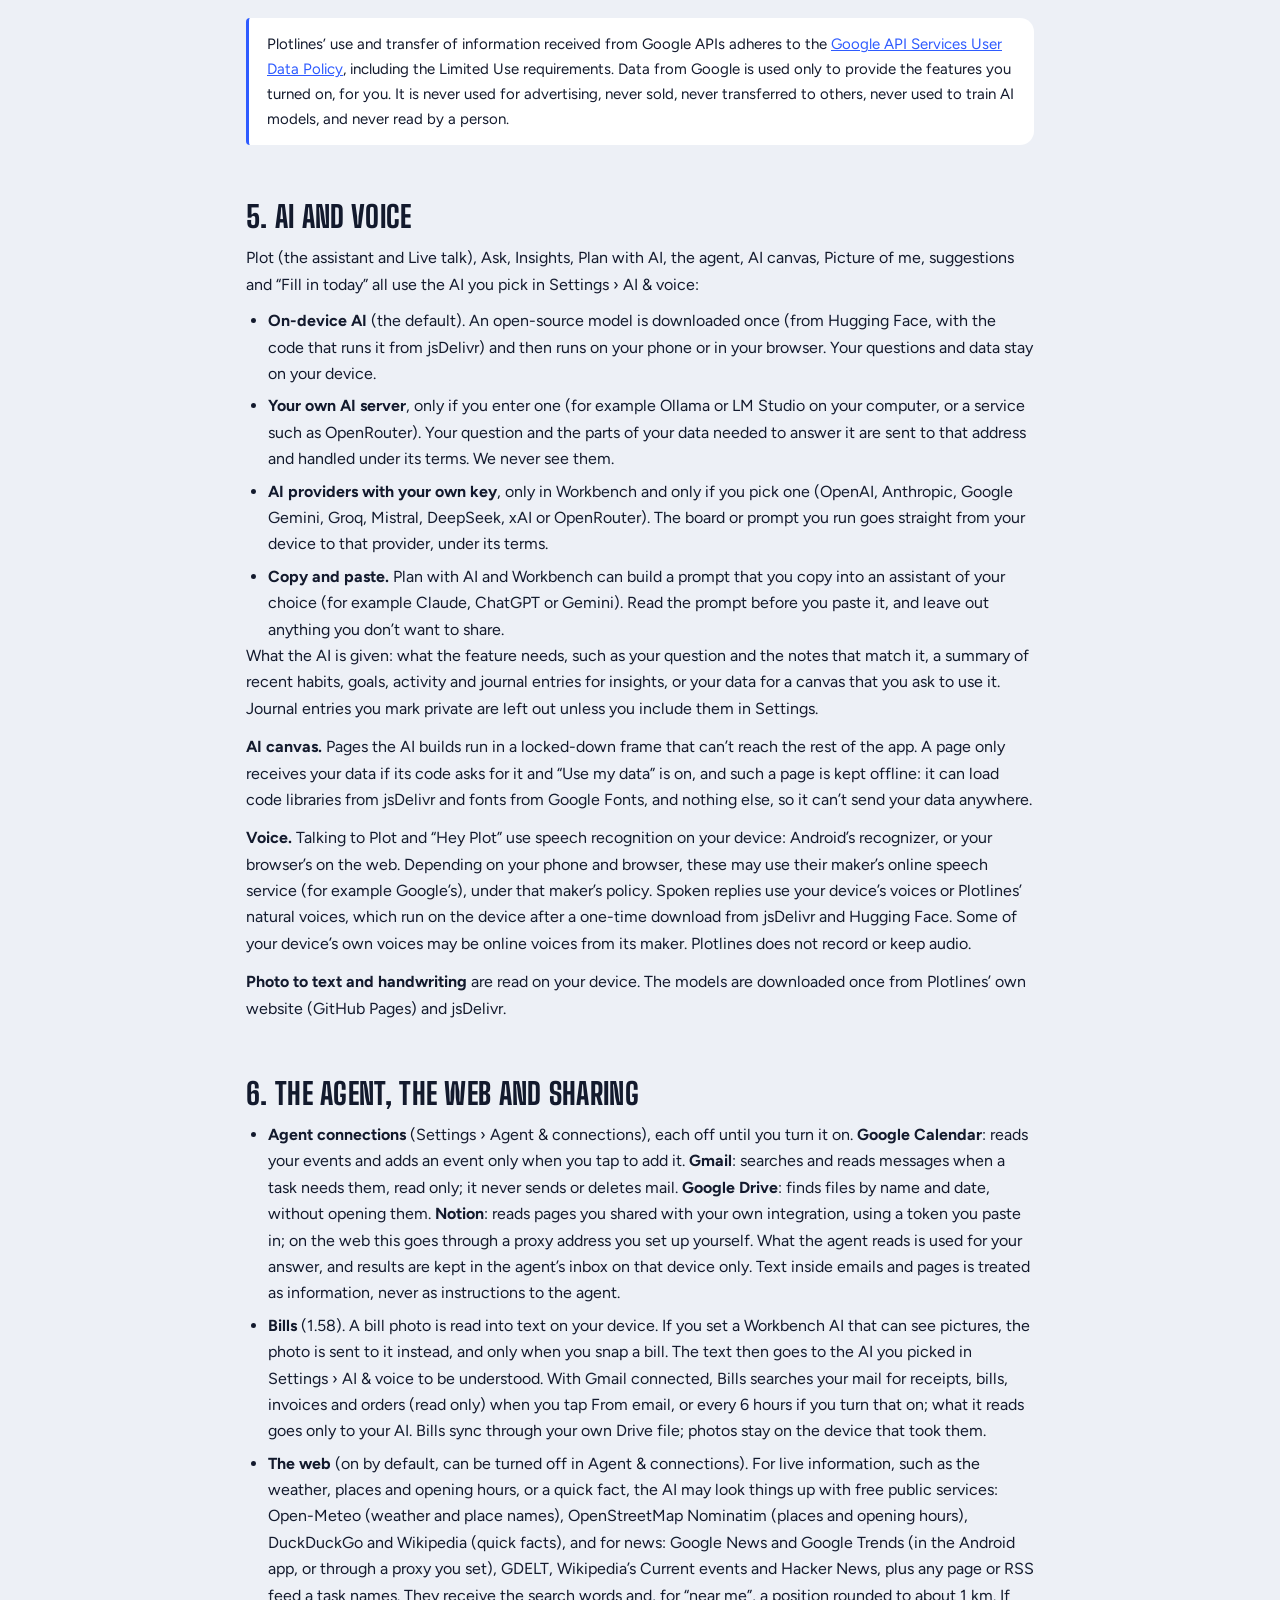
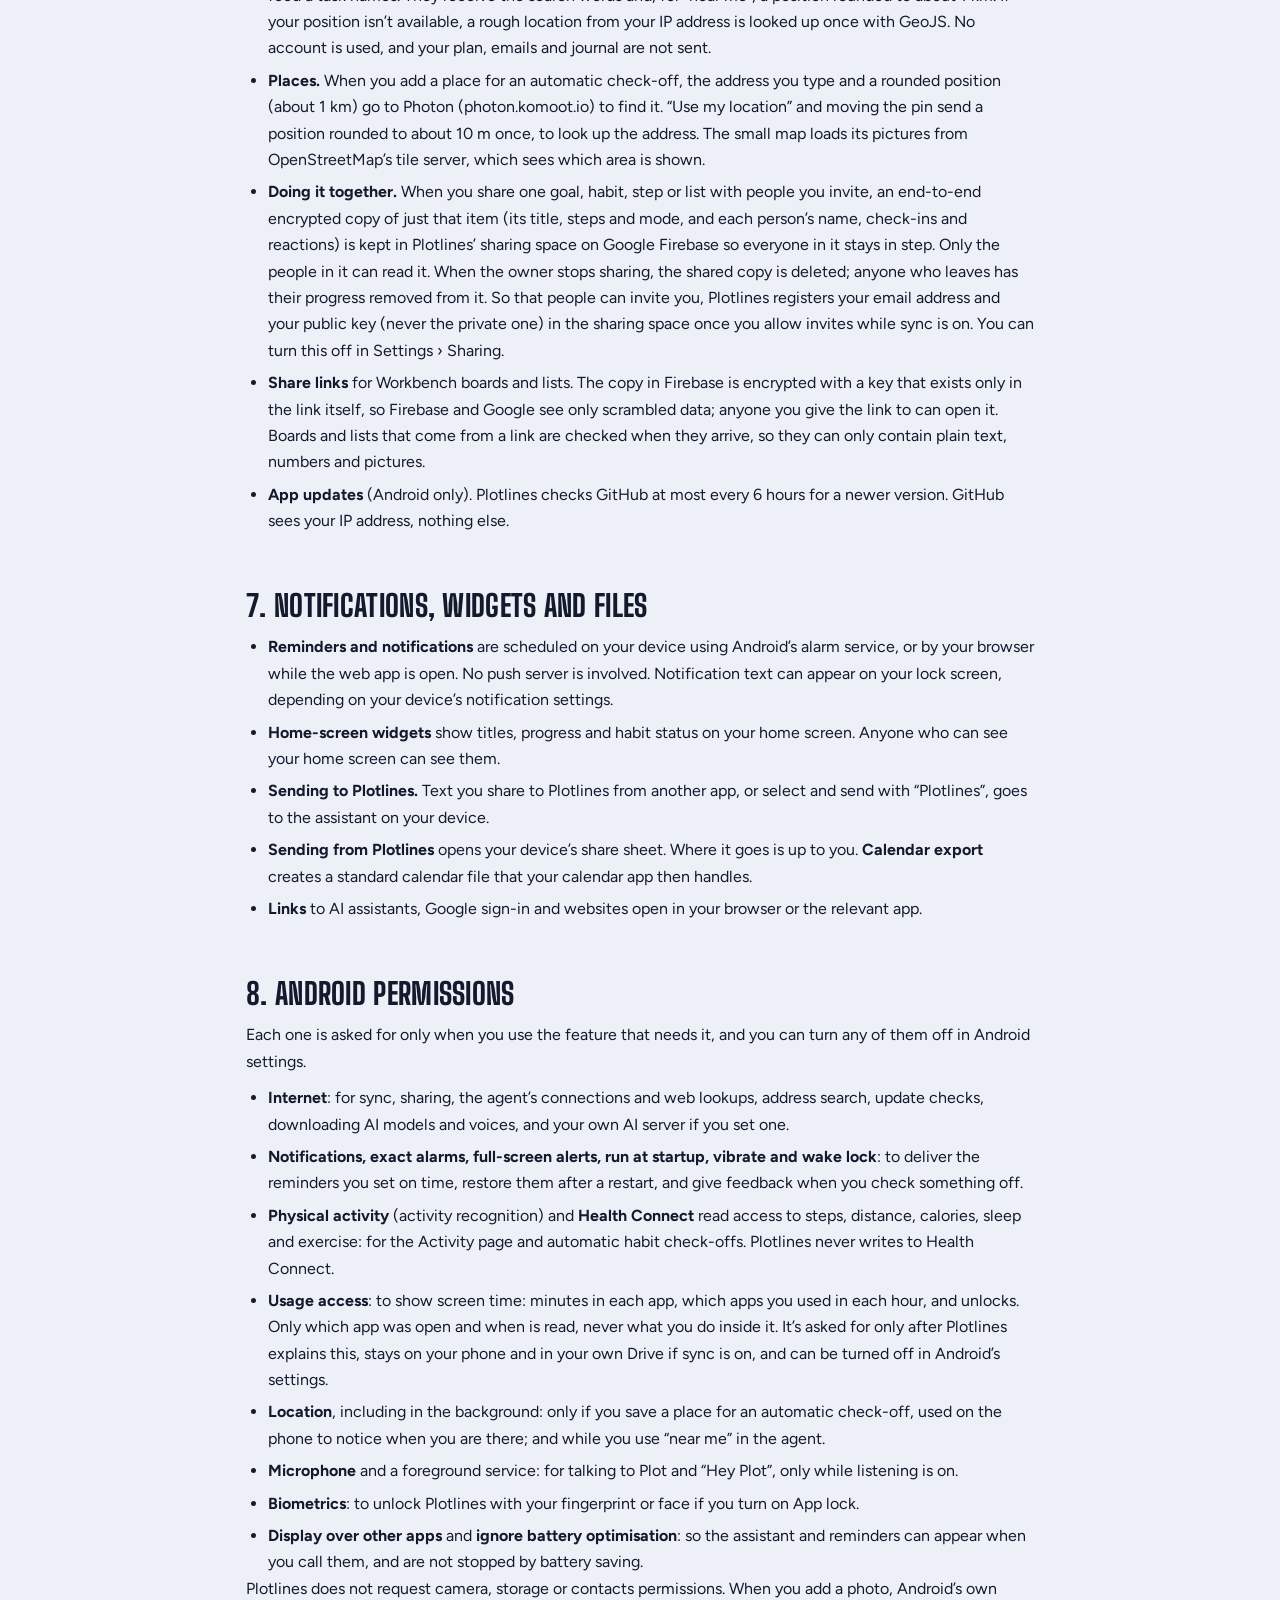
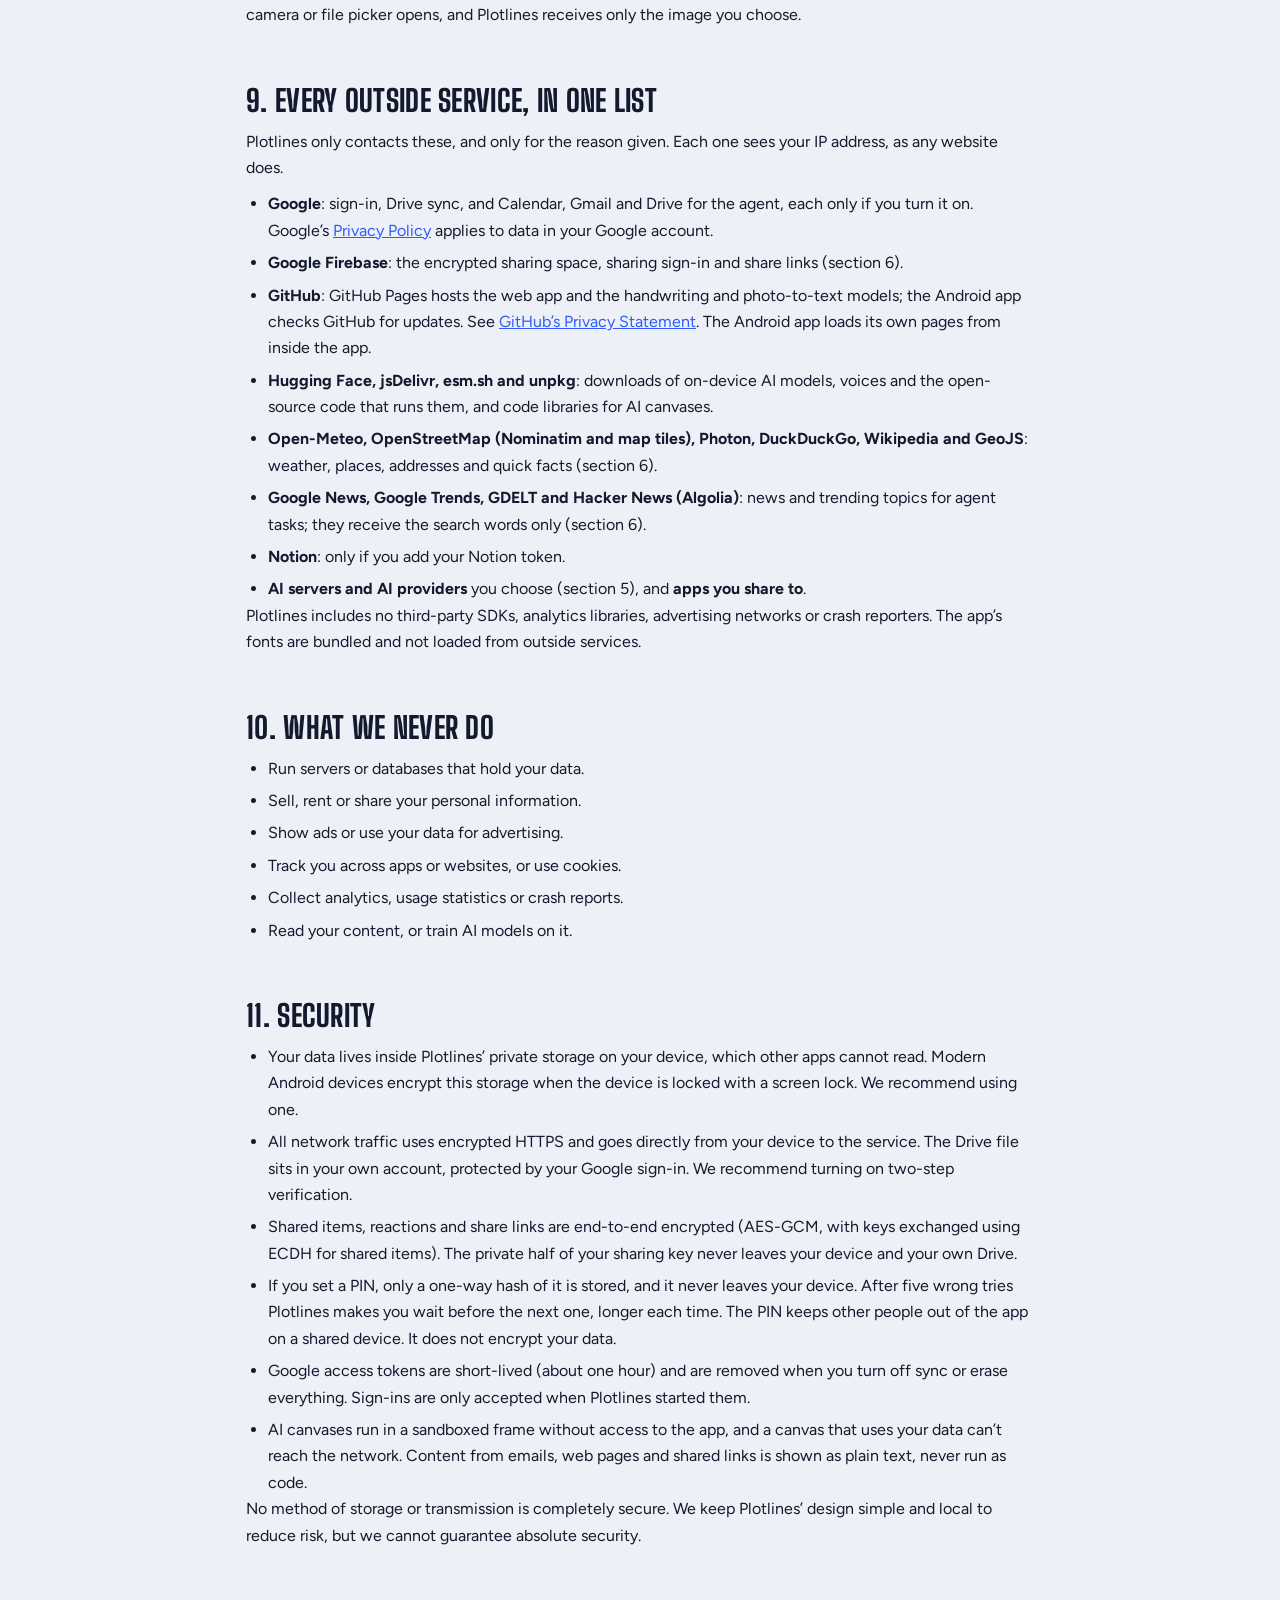
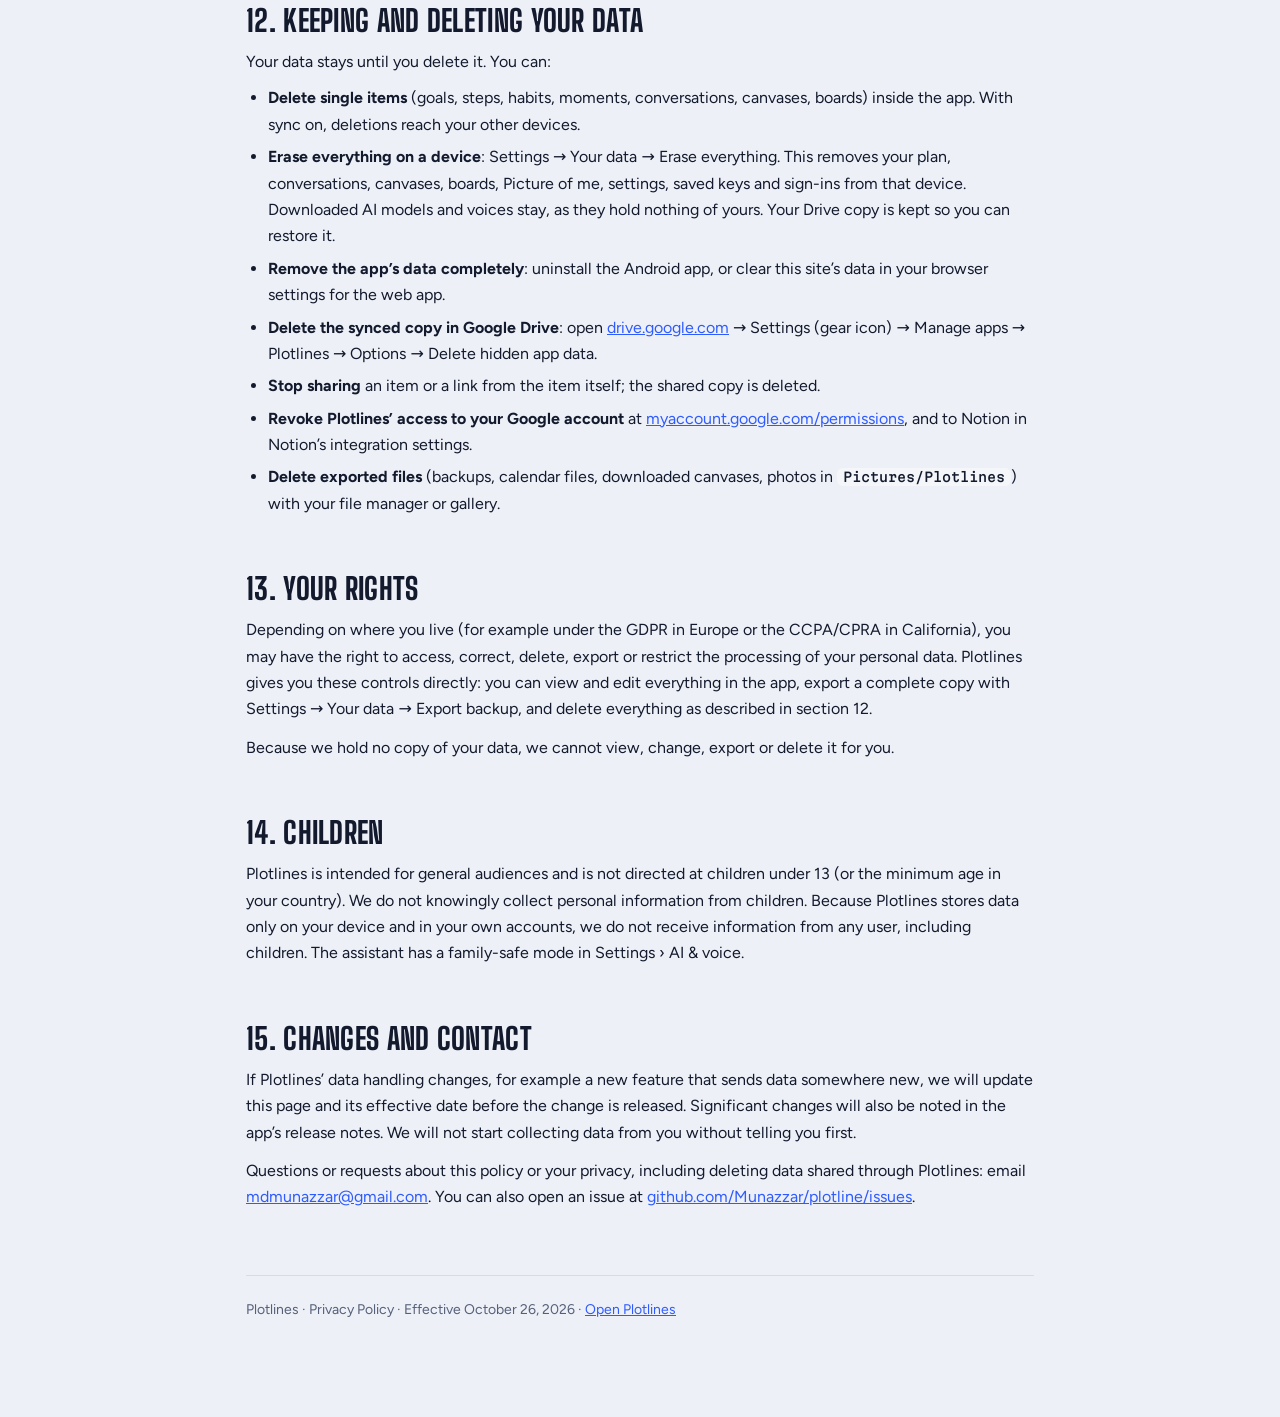
==== commit 68c4cdb5: "Privacy policy: contact email, effective date Co-Authored-By: Claude Opus 5.5 <noreply@anthropic.com" ====
--- a/privacy.html
+++ b/privacy.html
@@ -60,7 +60,7 @@
 <a class="brand" href="./"><img src="icon-192.png" alt="">Plotlines</a>
 <header>
 <h1>Privacy Policy</h1>
-<div class="meta">Effective October 24, 2026 · Applies to the Plotlines Android app and the Plotlines web app</div>
+<div class="meta">Effective October 26, 2026 · Applies to the Plotlines Android app and the Plotlines web app</div>
 </header>
 
 <section class="summary" aria-labelledby="sum">
@@ -247,9 +247,9 @@
 
 <h2 id="changes">15. Changes and contact</h2>
 <p>If Plotlines’ data handling changes, for example a new feature that sends data somewhere new, we will update this page and its effective date before the change is released. Significant changes will also be noted in the app’s release notes. We will not start collecting data from you without telling you first.</p>
-<p id="contact">Questions or requests about this policy or your privacy: open an issue at <a href="https://github.com/Munazzar/plotline/issues" rel="noopener">github.com/Munazzar/plotline/issues</a>.</p>
-
-<footer>Plotlines · Privacy Policy · Effective October 24, 2026 · <a href="./">Open Plotlines</a></footer>
+<p id="contact">Questions or requests about this policy or your privacy, including deleting data shared through Plotlines: email <a href="mailto:mdmunazzar@gmail.com">mdmunazzar@gmail.com</a>. You can also open an issue at <a href="https://github.com/Munazzar/plotline/issues" rel="noopener">github.com/Munazzar/plotline/issues</a>.</p>
+
+<footer>Plotlines · Privacy Policy · Effective October 26, 2026 · <a href="./">Open Plotlines</a></footer>
 </div>
 </body>
 </html>
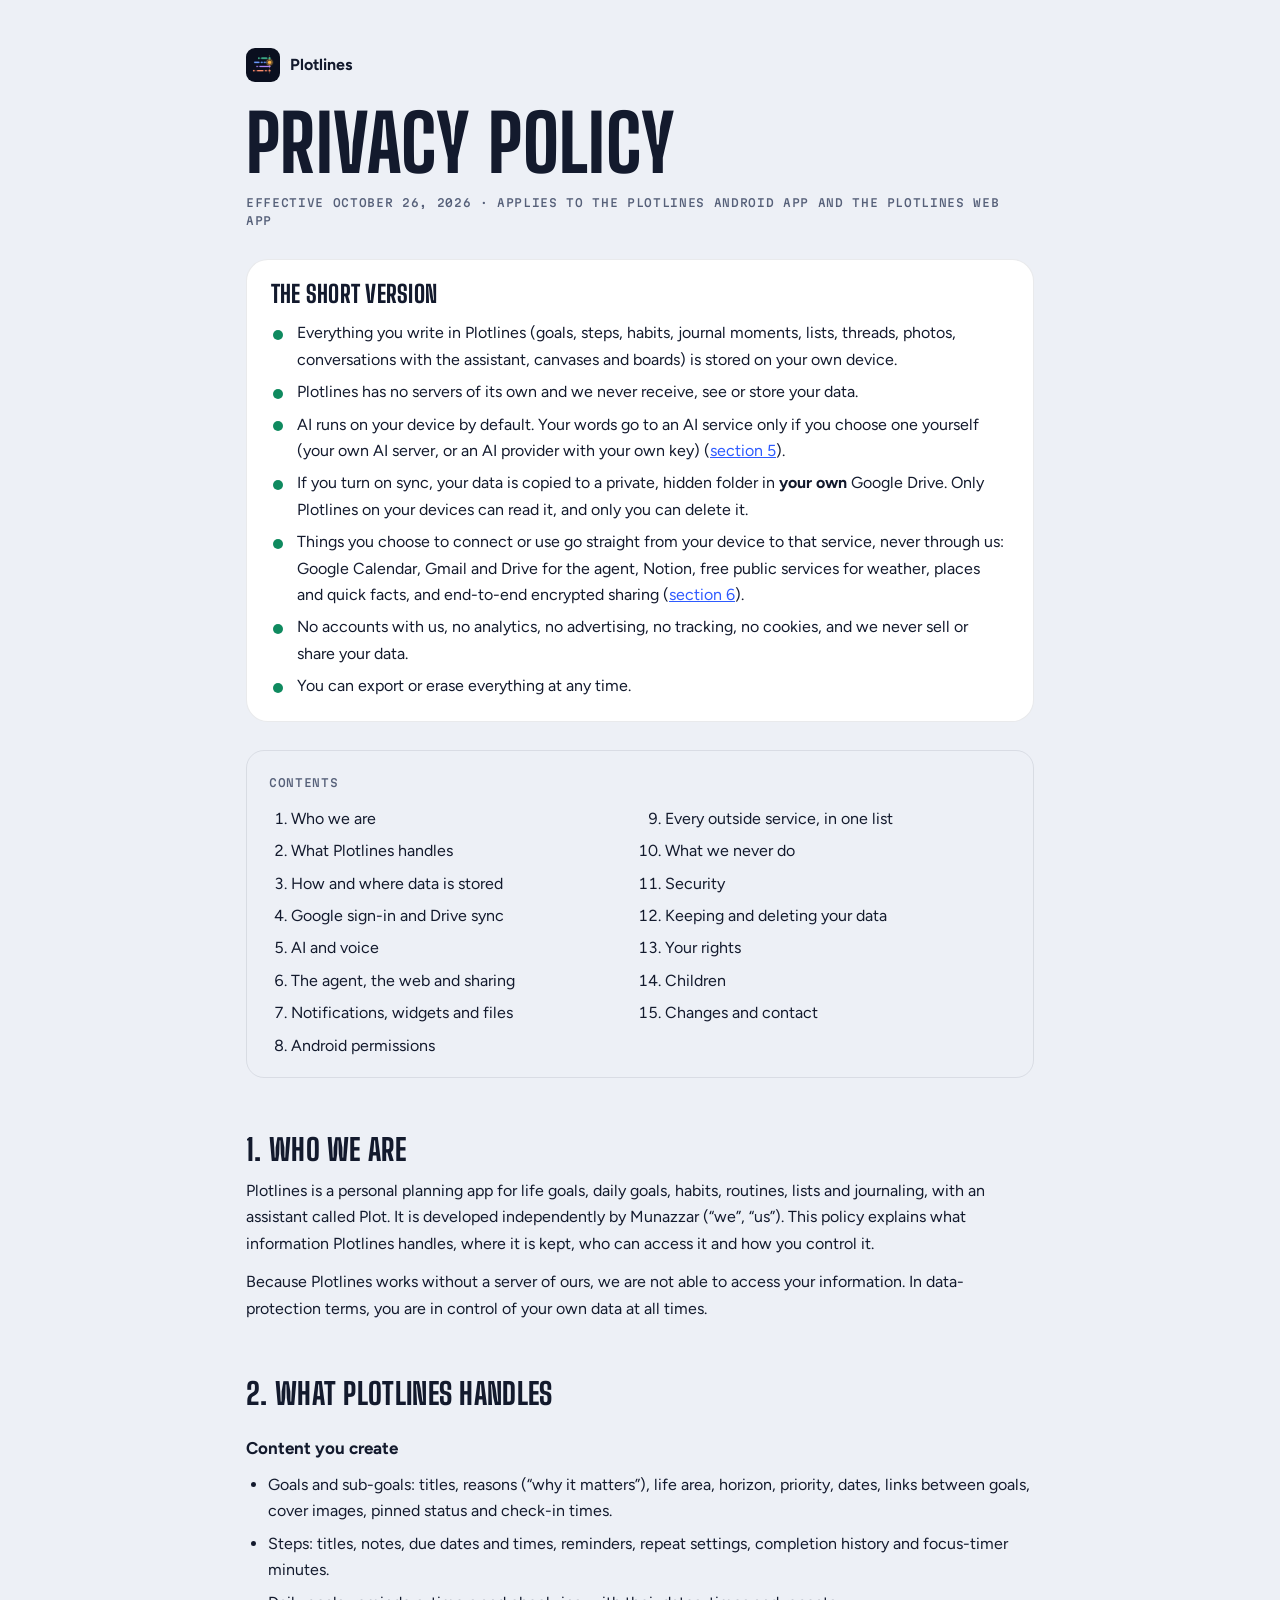
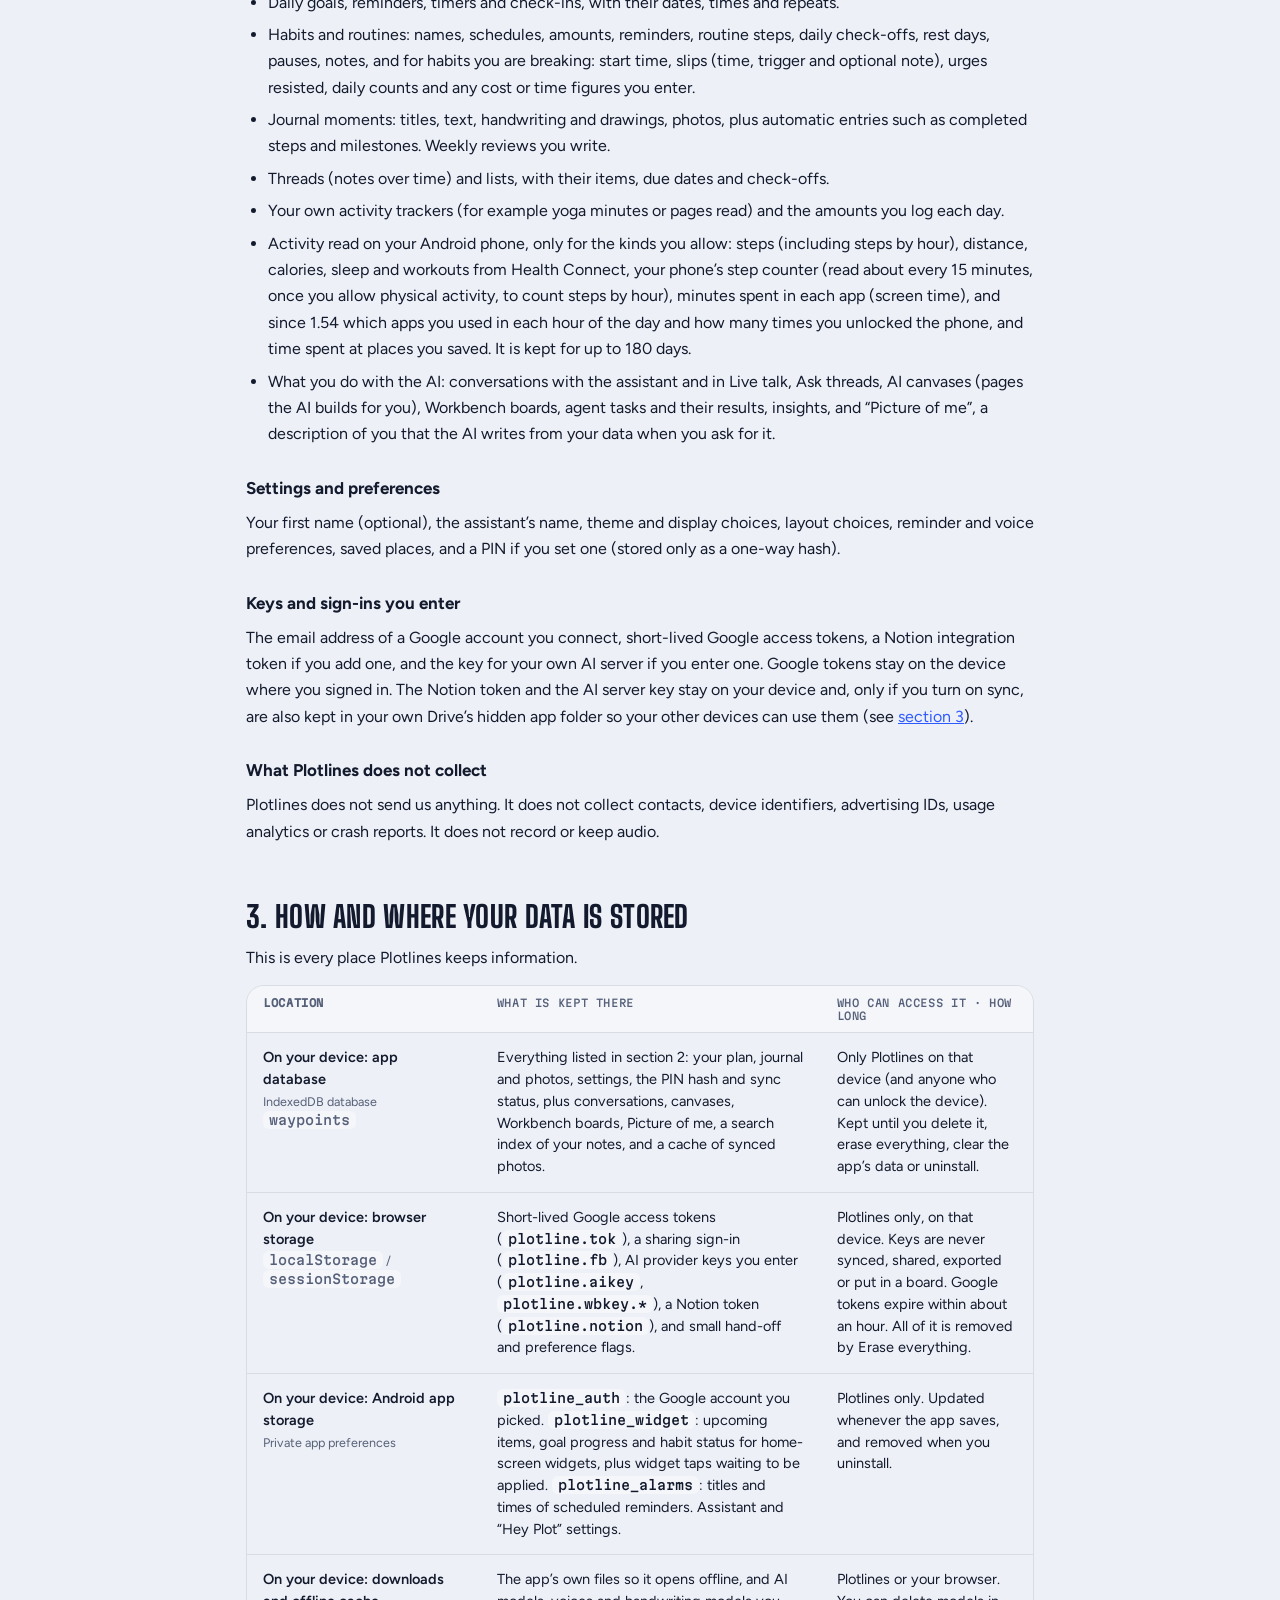
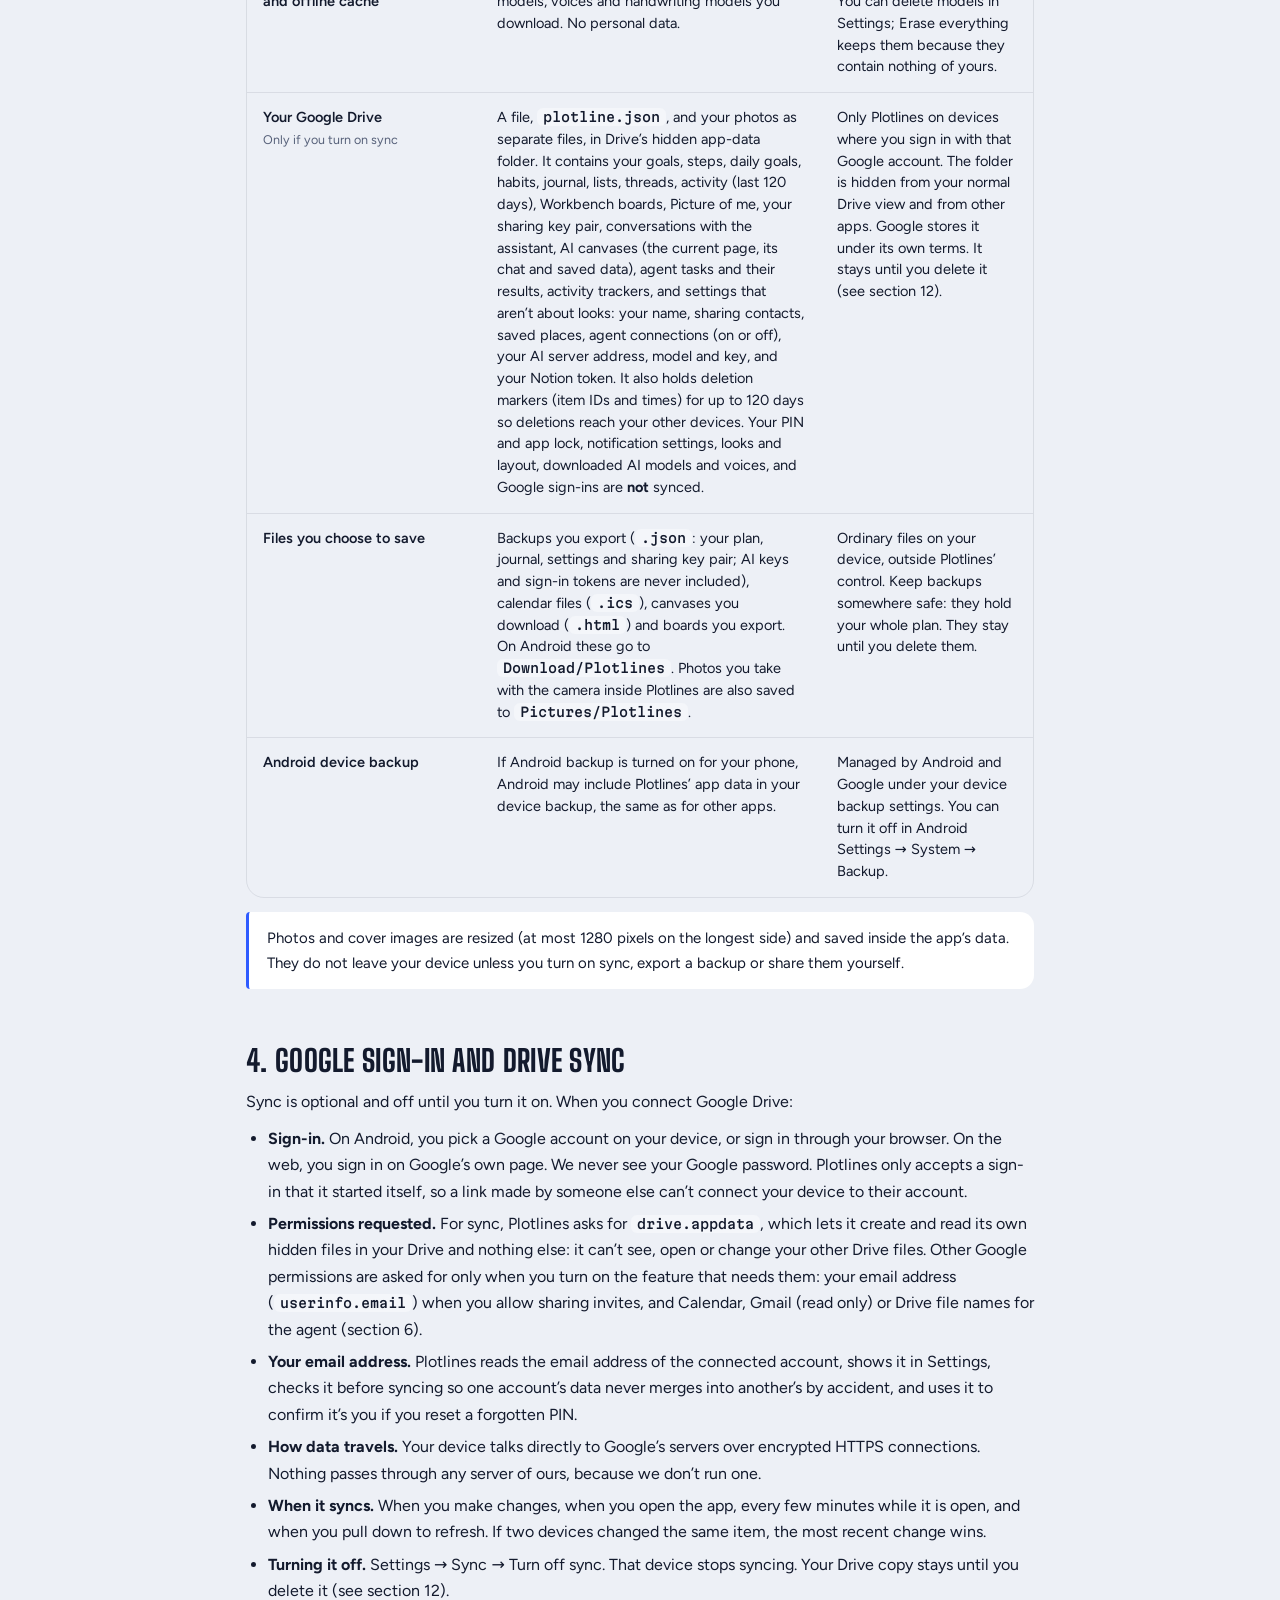
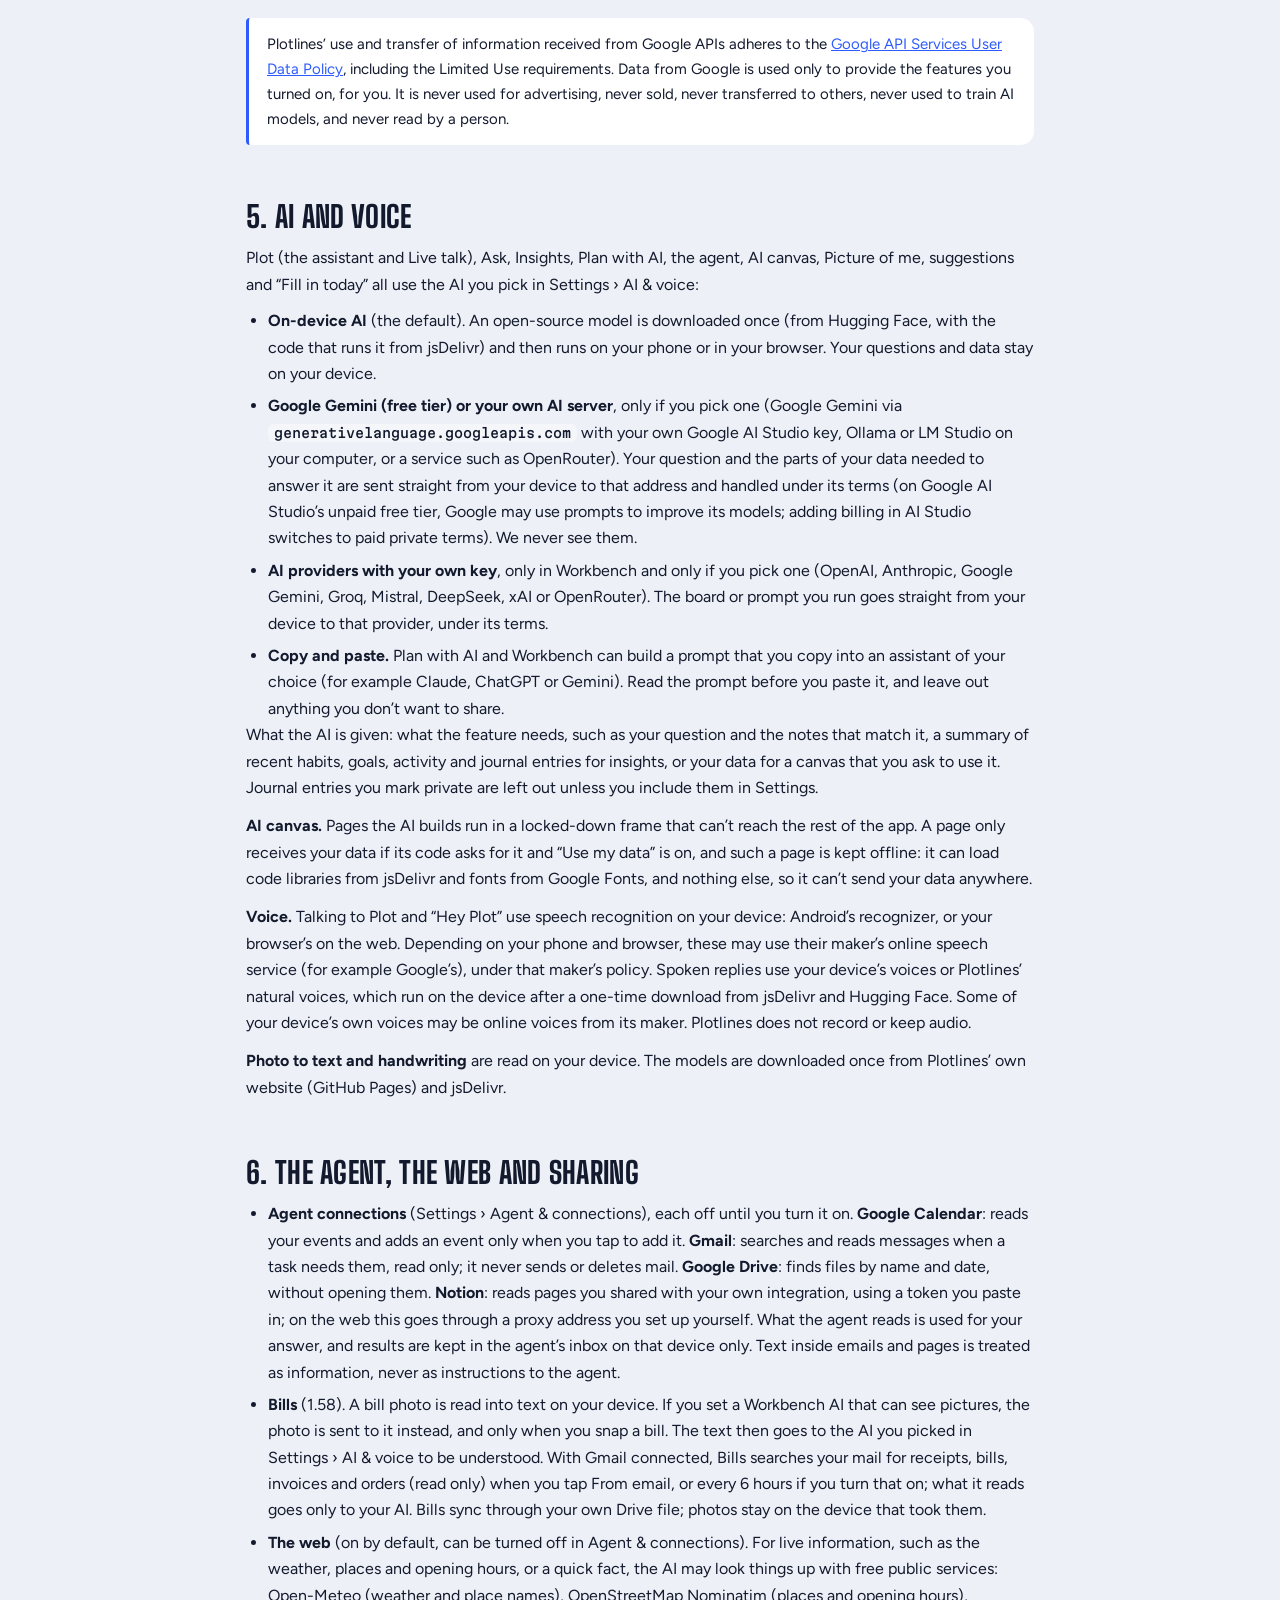
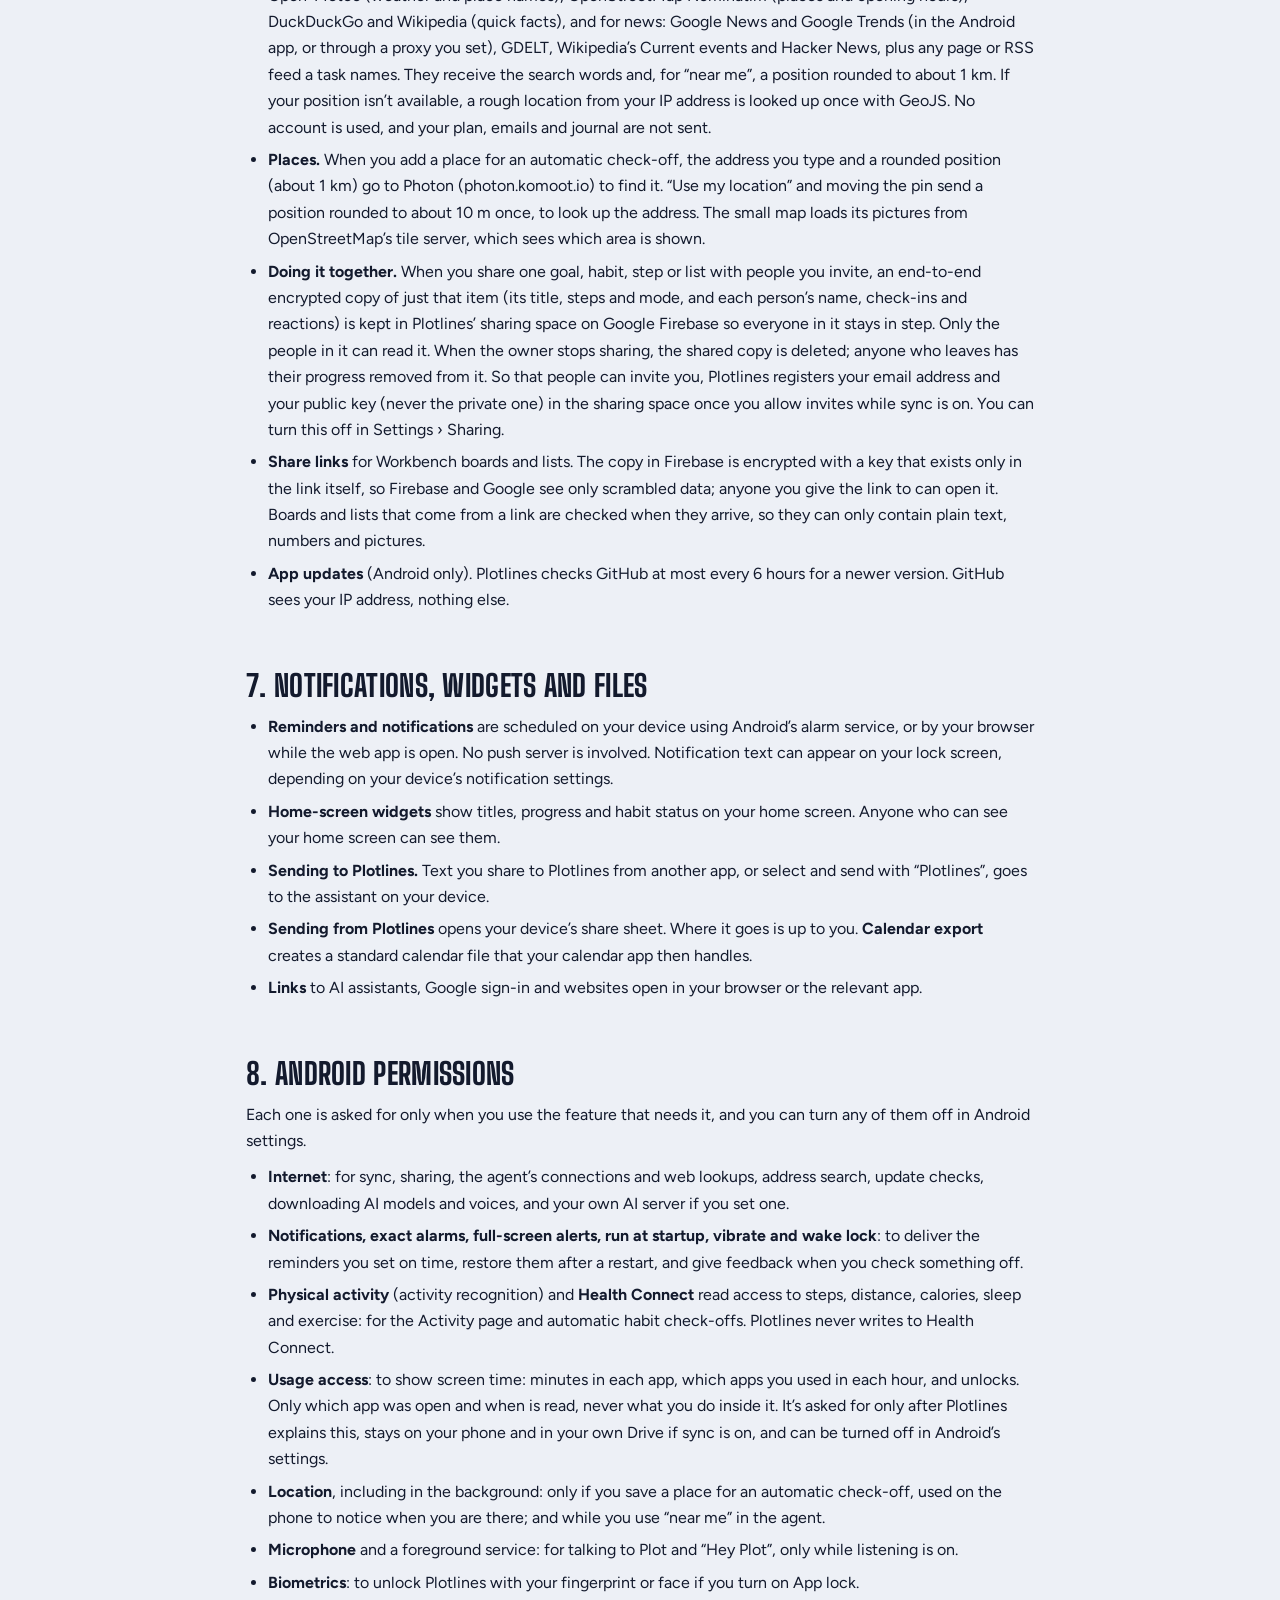
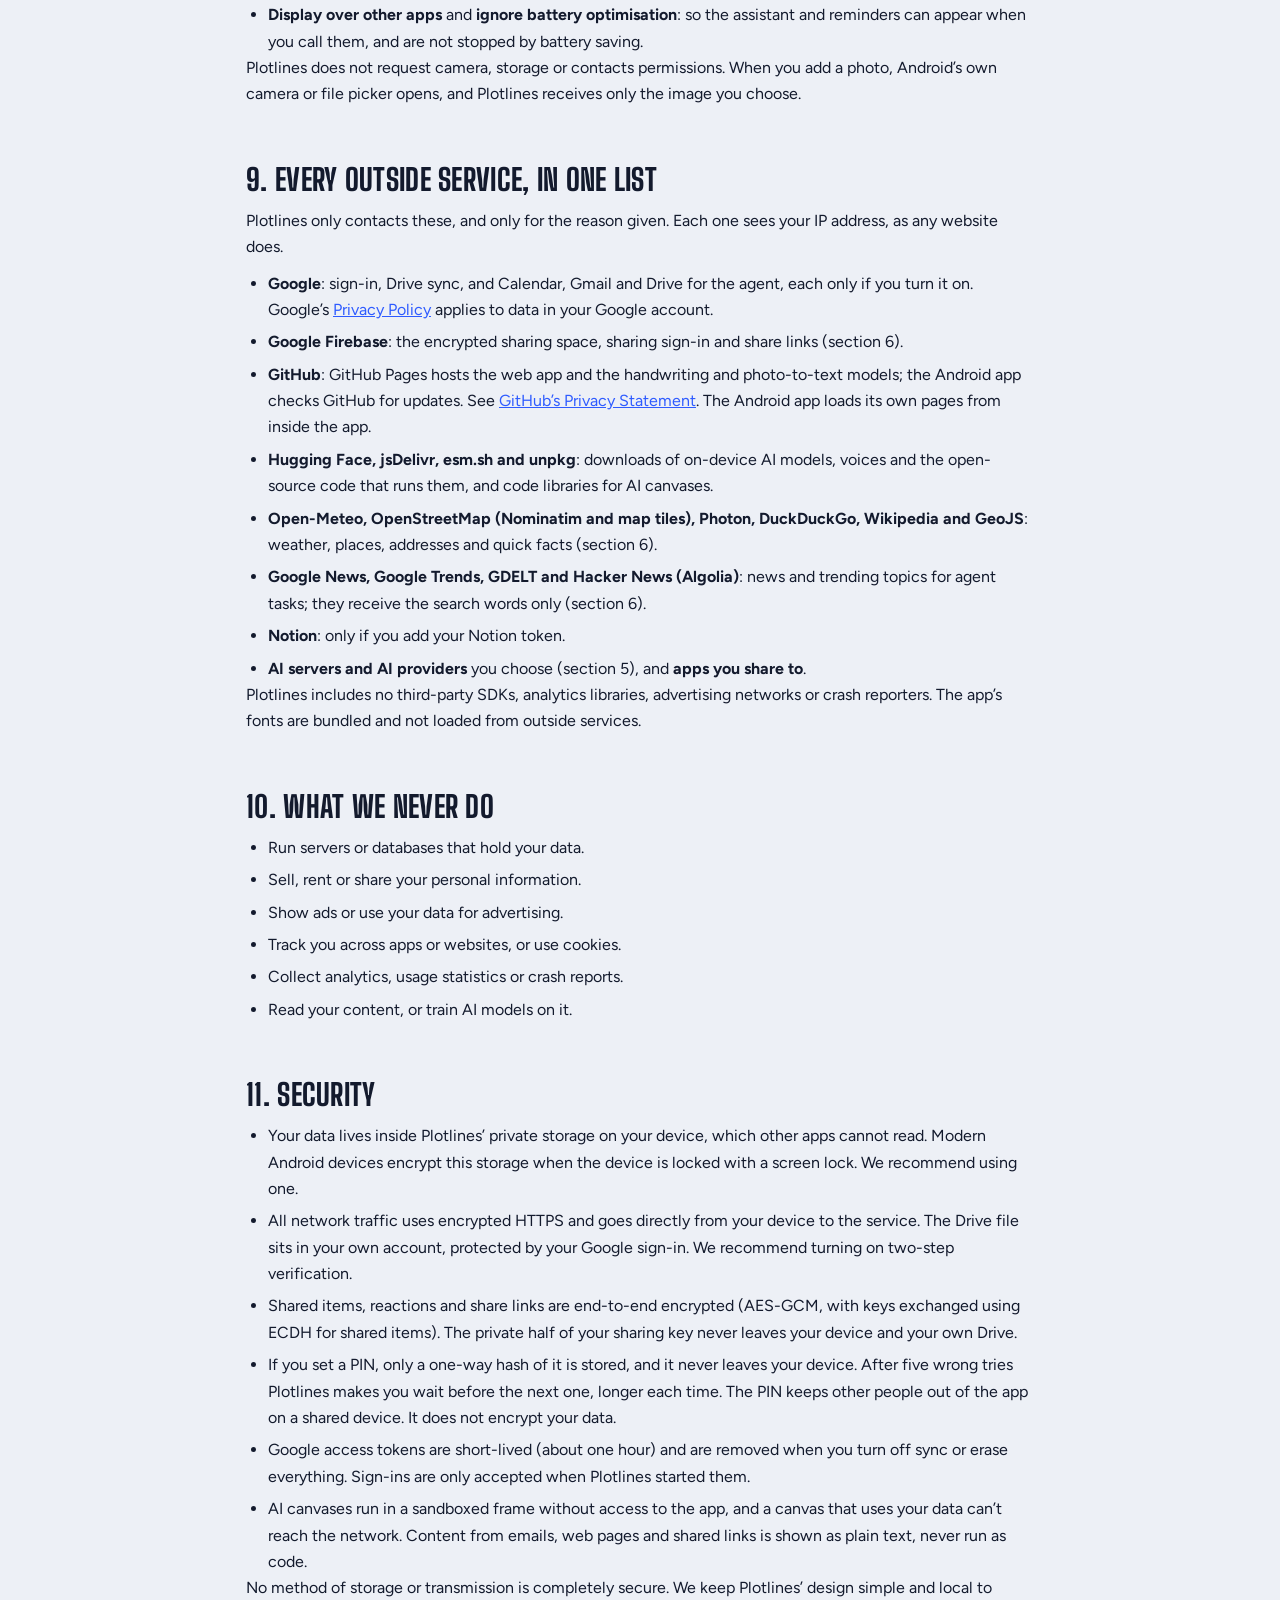
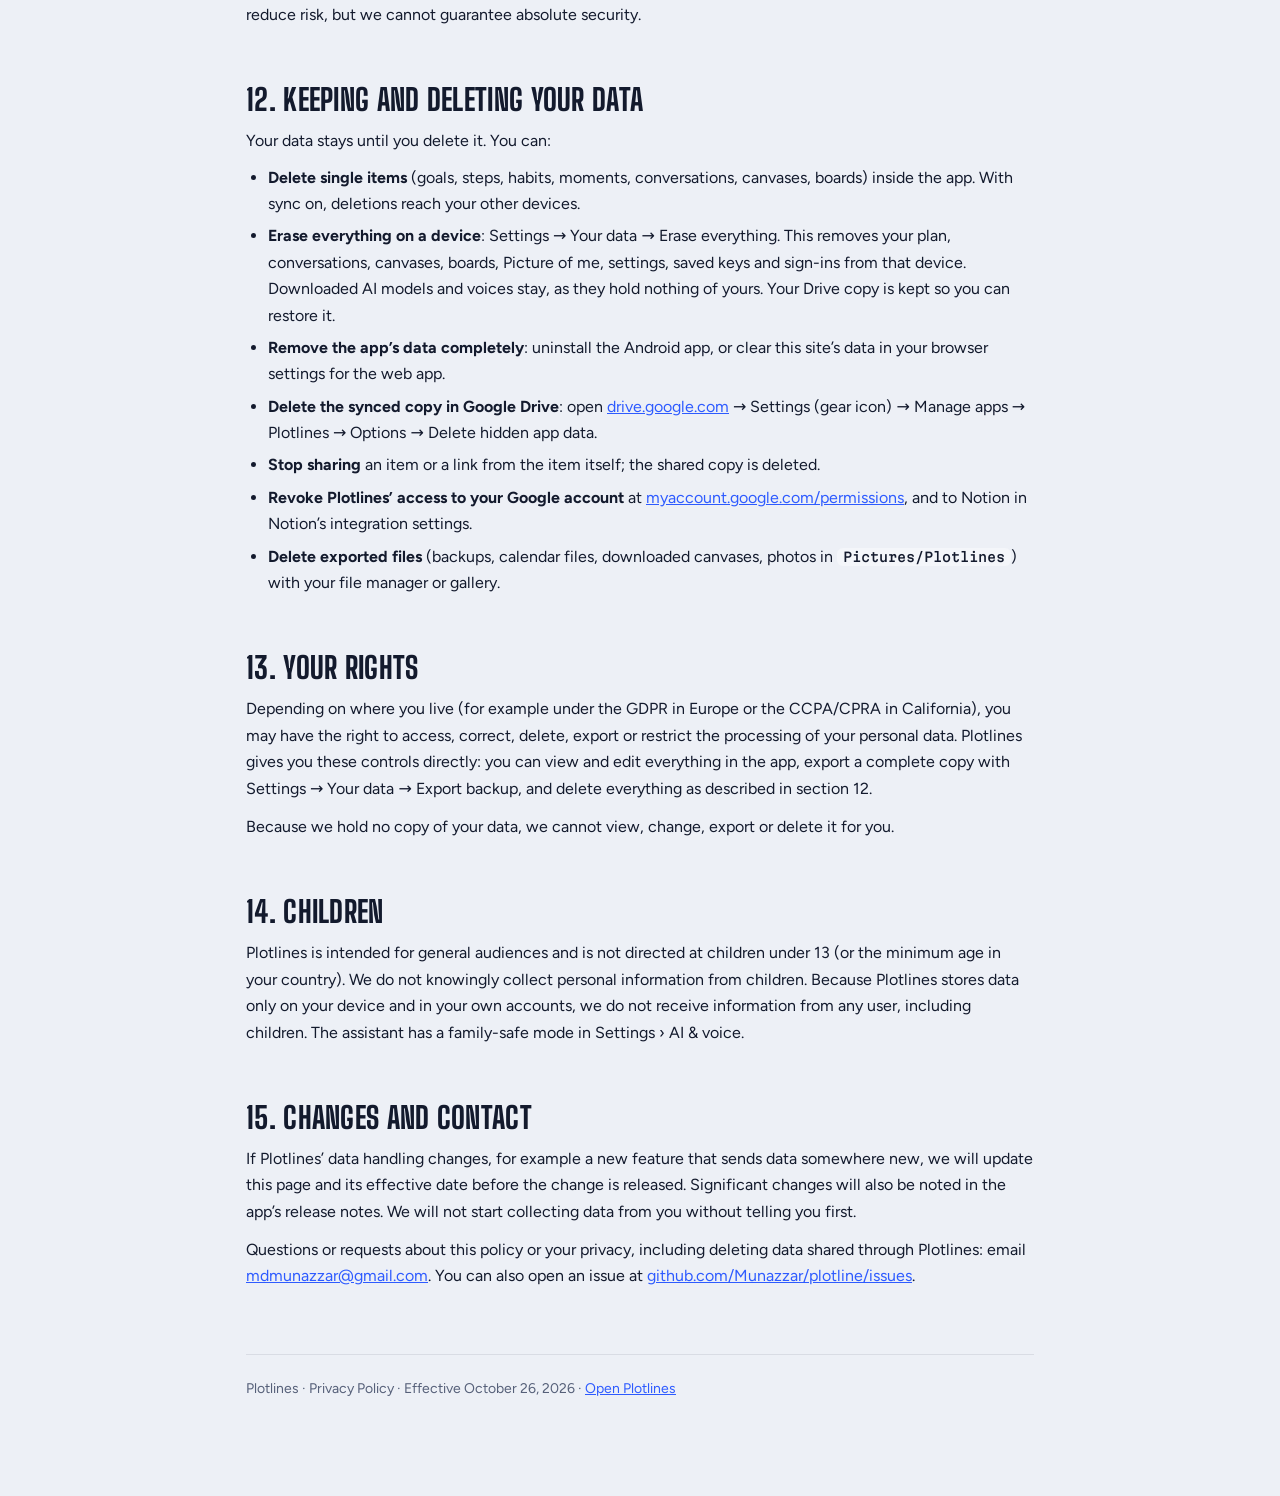
==== commit 24593e3f: "1.78.3: add Google Gemini free-tier AI backend" ====
--- a/privacy.html
+++ b/privacy.html
@@ -148,7 +148,7 @@
 <p>Plot (the assistant and Live talk), Ask, Insights, Plan with AI, the agent, AI canvas, Picture of me, suggestions and “Fill in today” all use the AI you pick in Settings › AI &amp; voice:</p>
 <ul>
 <li><b>On-device AI</b> (the default). An open-source model is downloaded once (from Hugging Face, with the code that runs it from jsDelivr) and then runs on your phone or in your browser. Your questions and data stay on your device.</li>
-<li><b>Your own AI server</b>, only if you enter one (for example Ollama or LM Studio on your computer, or a service such as OpenRouter). Your question and the parts of your data needed to answer it are sent to that address and handled under its terms. We never see them.</li>
+<li><b>Google Gemini (free tier) or your own AI server</b>, only if you pick one (Google Gemini via <code>generativelanguage.googleapis.com</code> with your own Google AI Studio key, Ollama or LM Studio on your computer, or a service such as OpenRouter). Your question and the parts of your data needed to answer it are sent straight from your device to that address and handled under its terms (on Google AI Studio’s unpaid free tier, Google may use prompts to improve its models; adding billing in AI Studio switches to paid private terms). We never see them.</li>
 <li><b>AI providers with your own key</b>, only in Workbench and only if you pick one (OpenAI, Anthropic, Google Gemini, Groq, Mistral, DeepSeek, xAI or OpenRouter). The board or prompt you run goes straight from your device to that provider, under its terms.</li>
 <li><b>Copy and paste.</b> Plan with AI and Workbench can build a prompt that you copy into an assistant of your choice (for example Claude, ChatGPT or Gemini). Read the prompt before you paste it, and leave out anything you don’t want to share.</li>
 </ul>
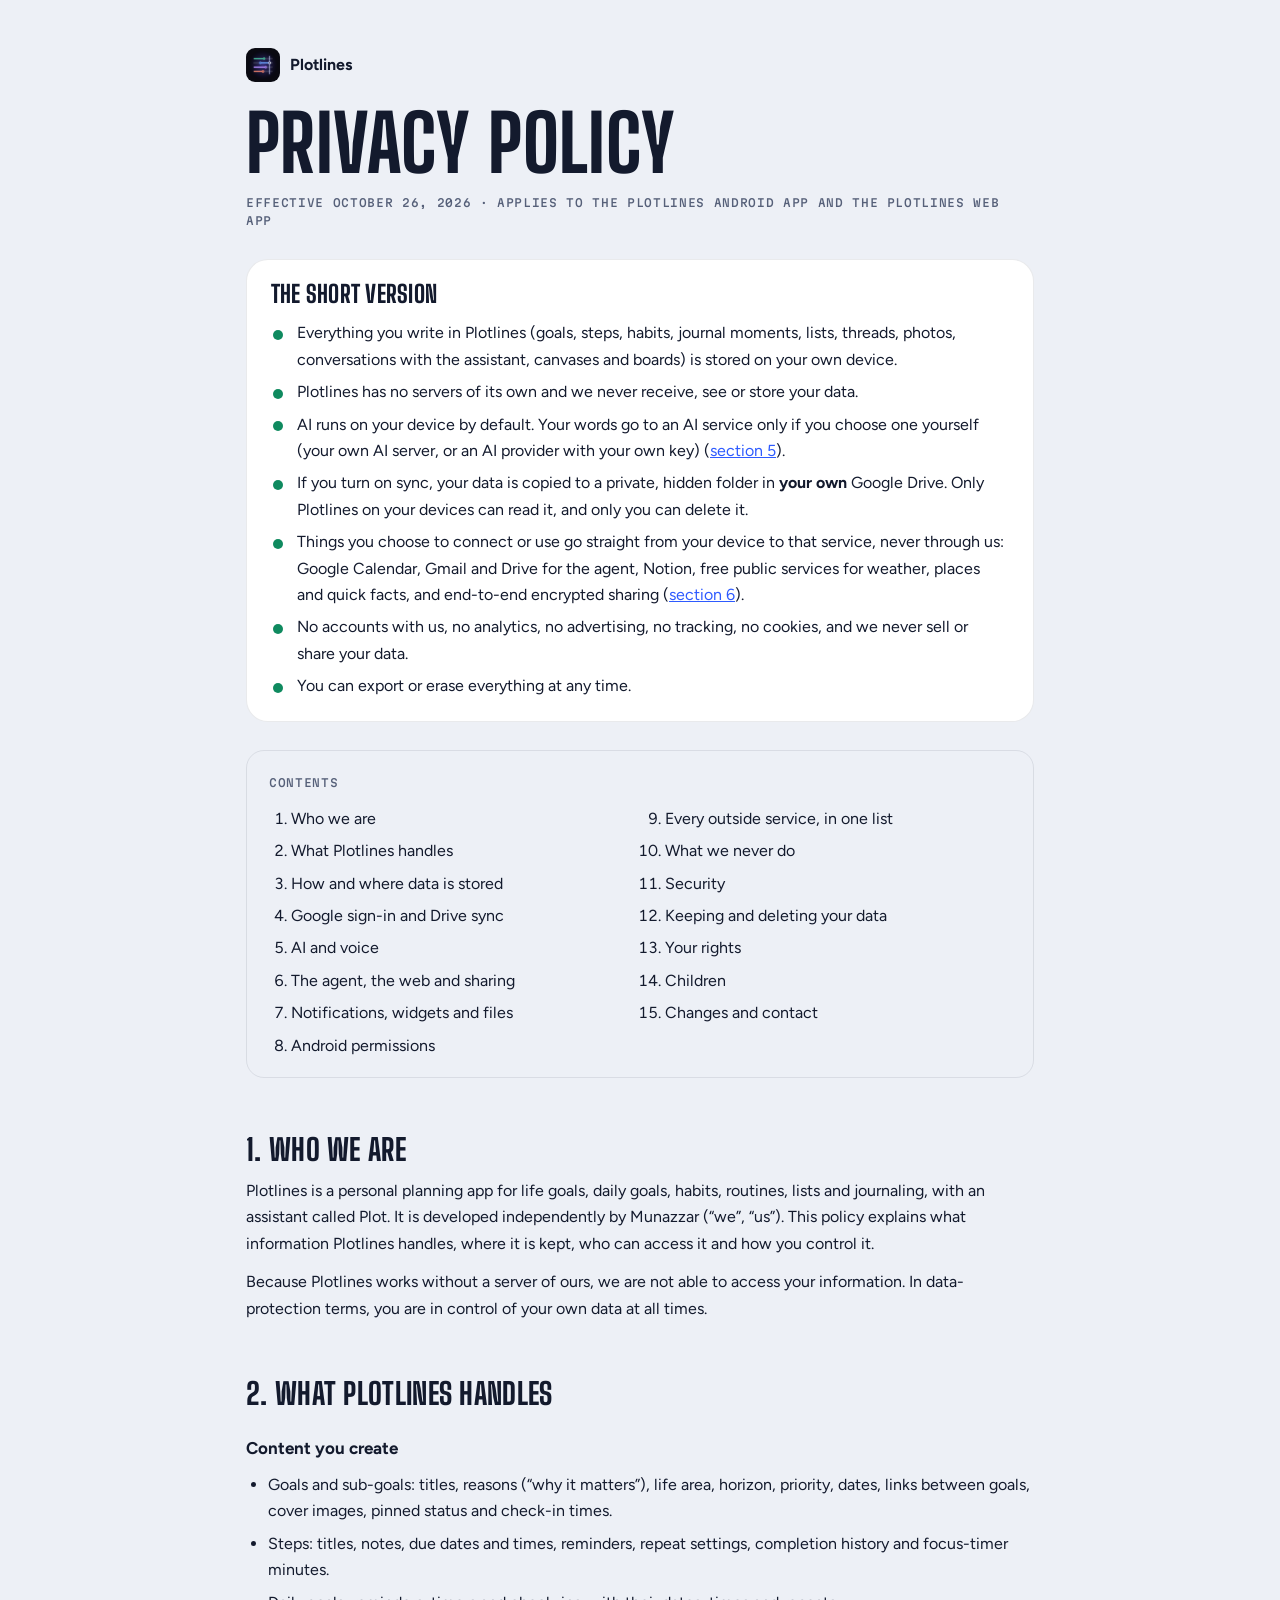
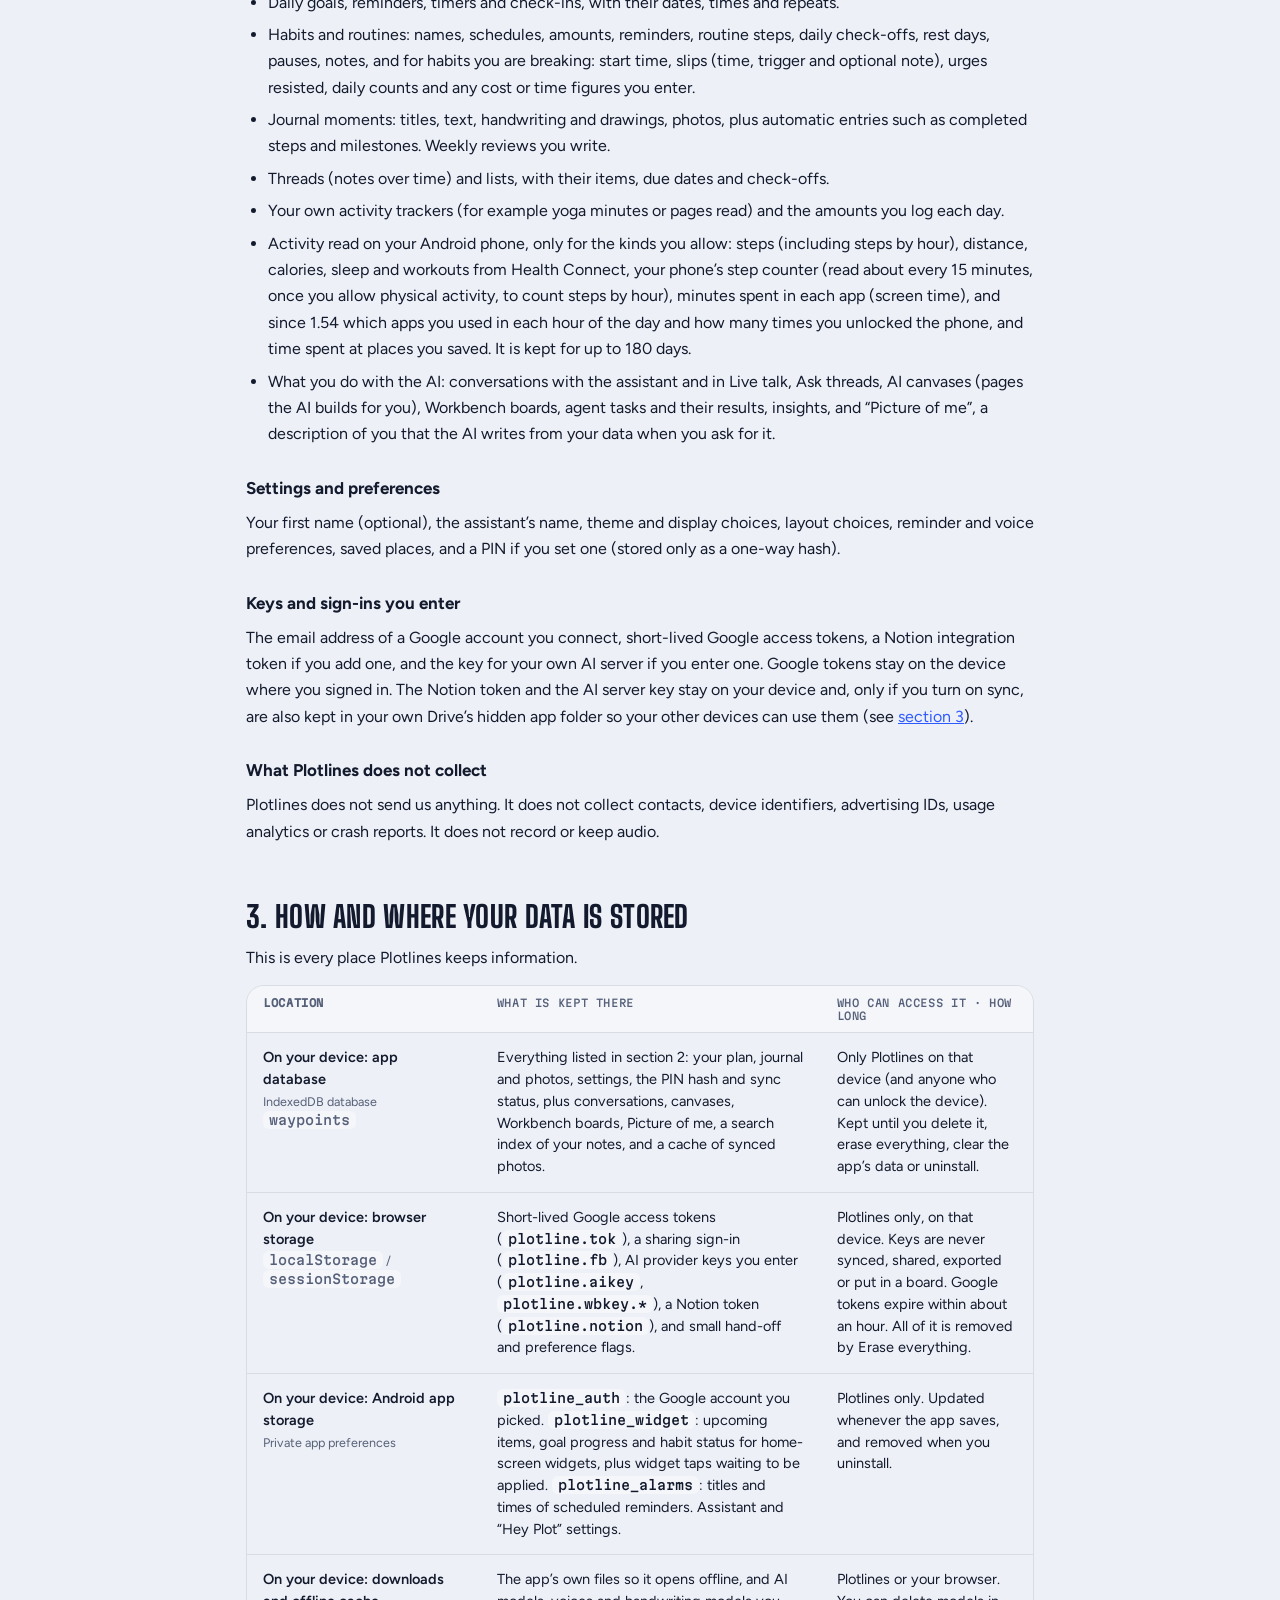
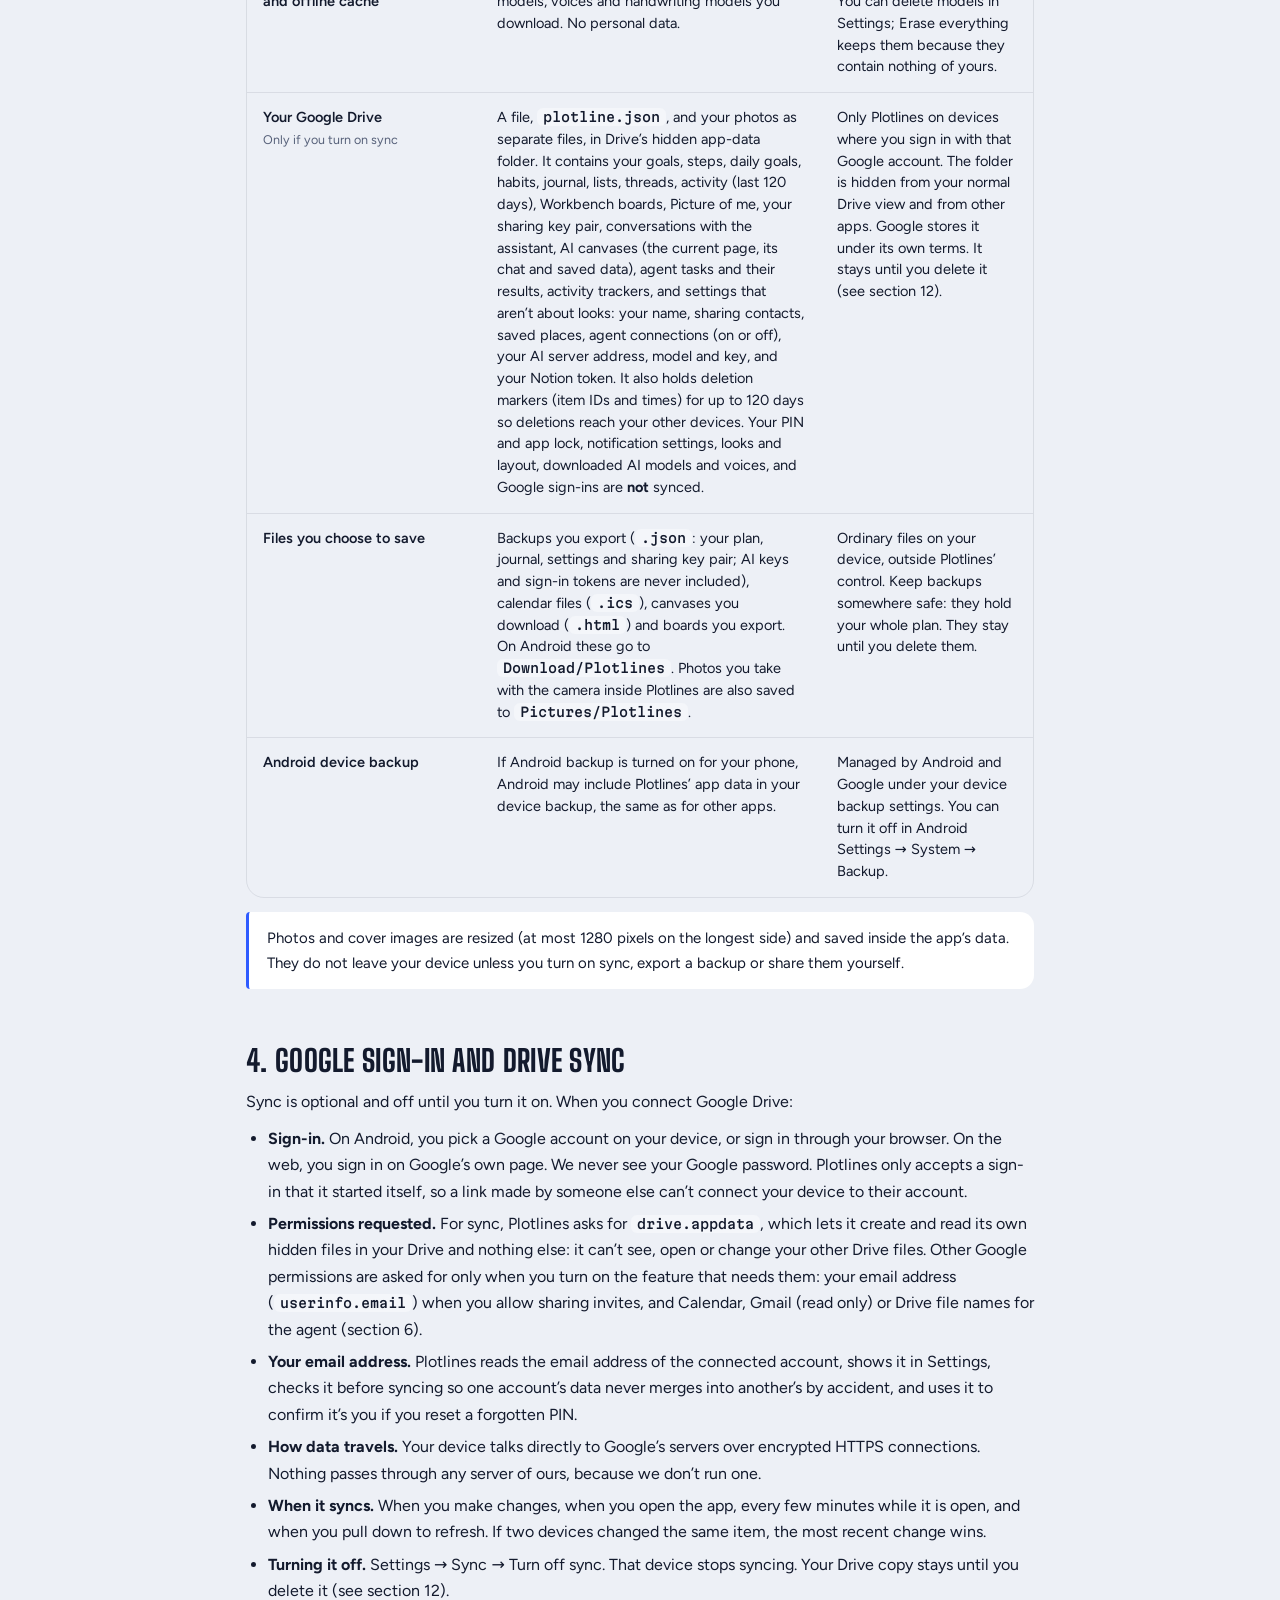
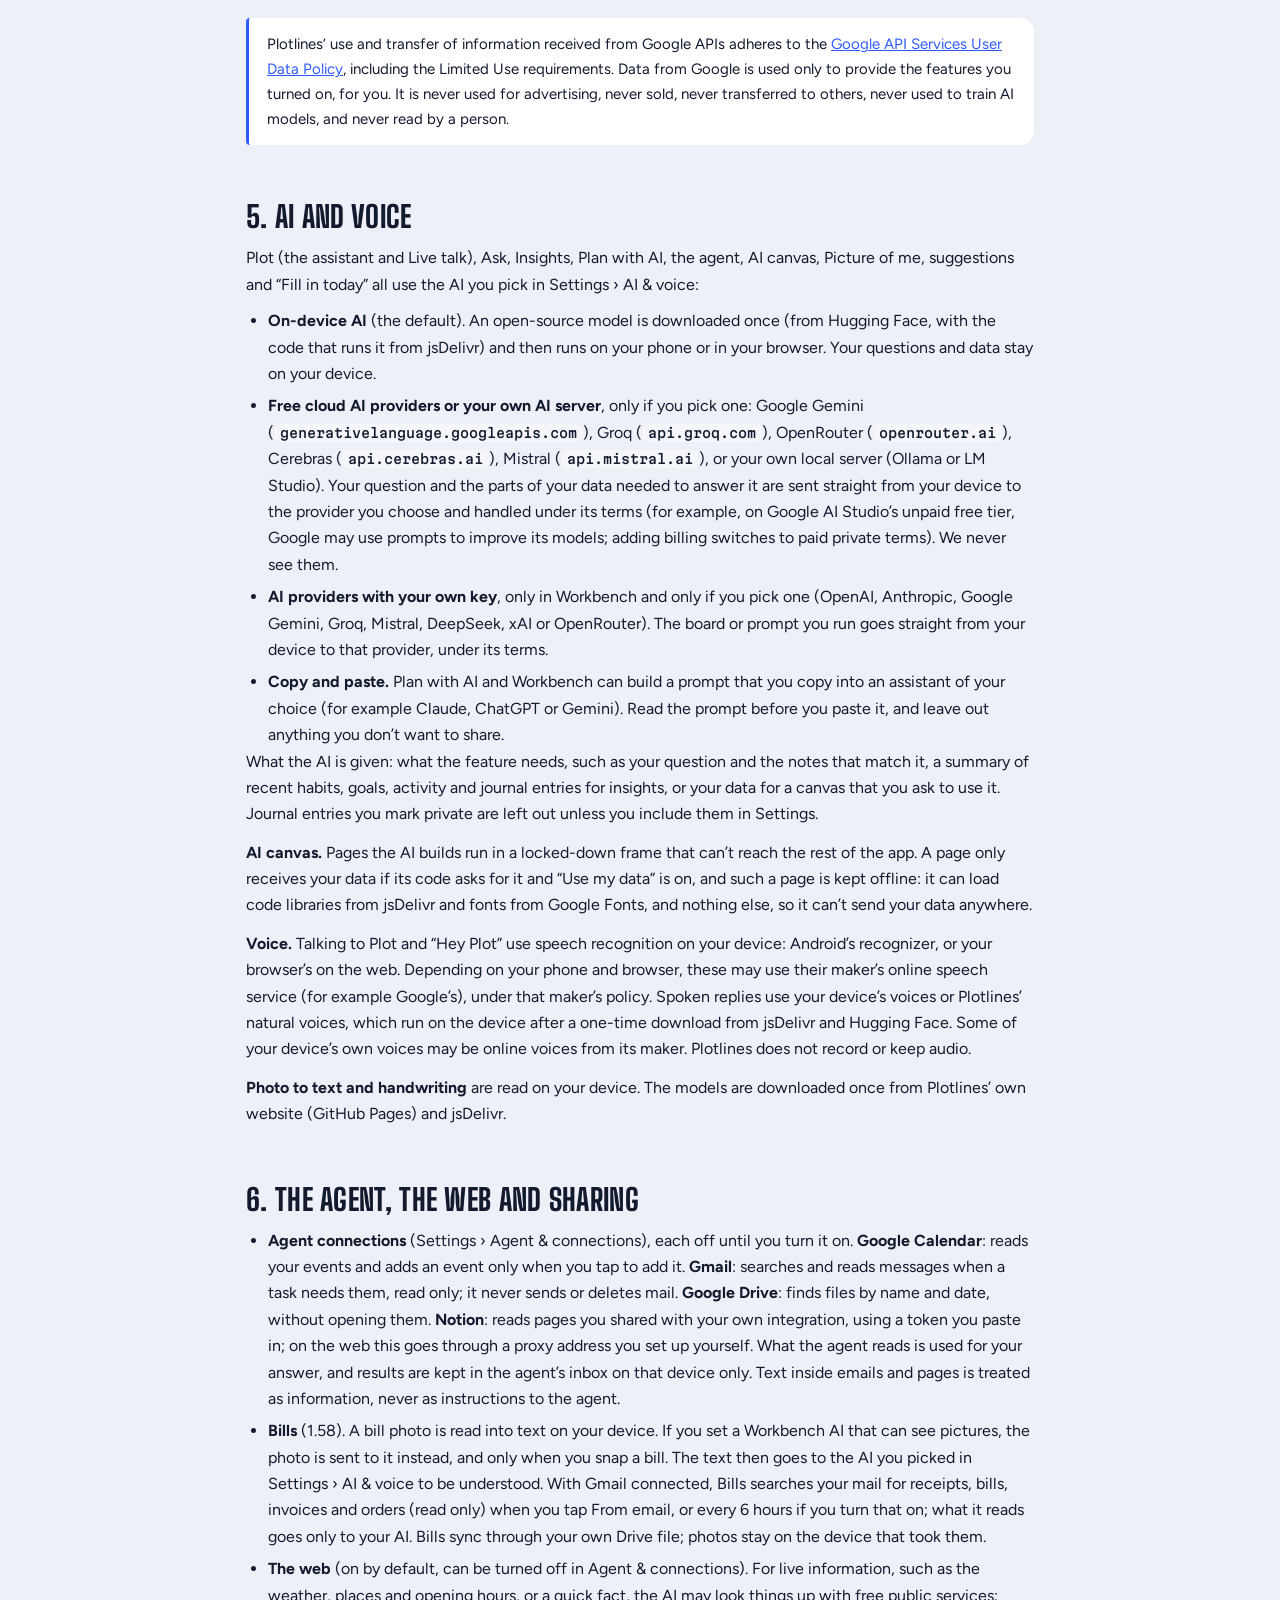
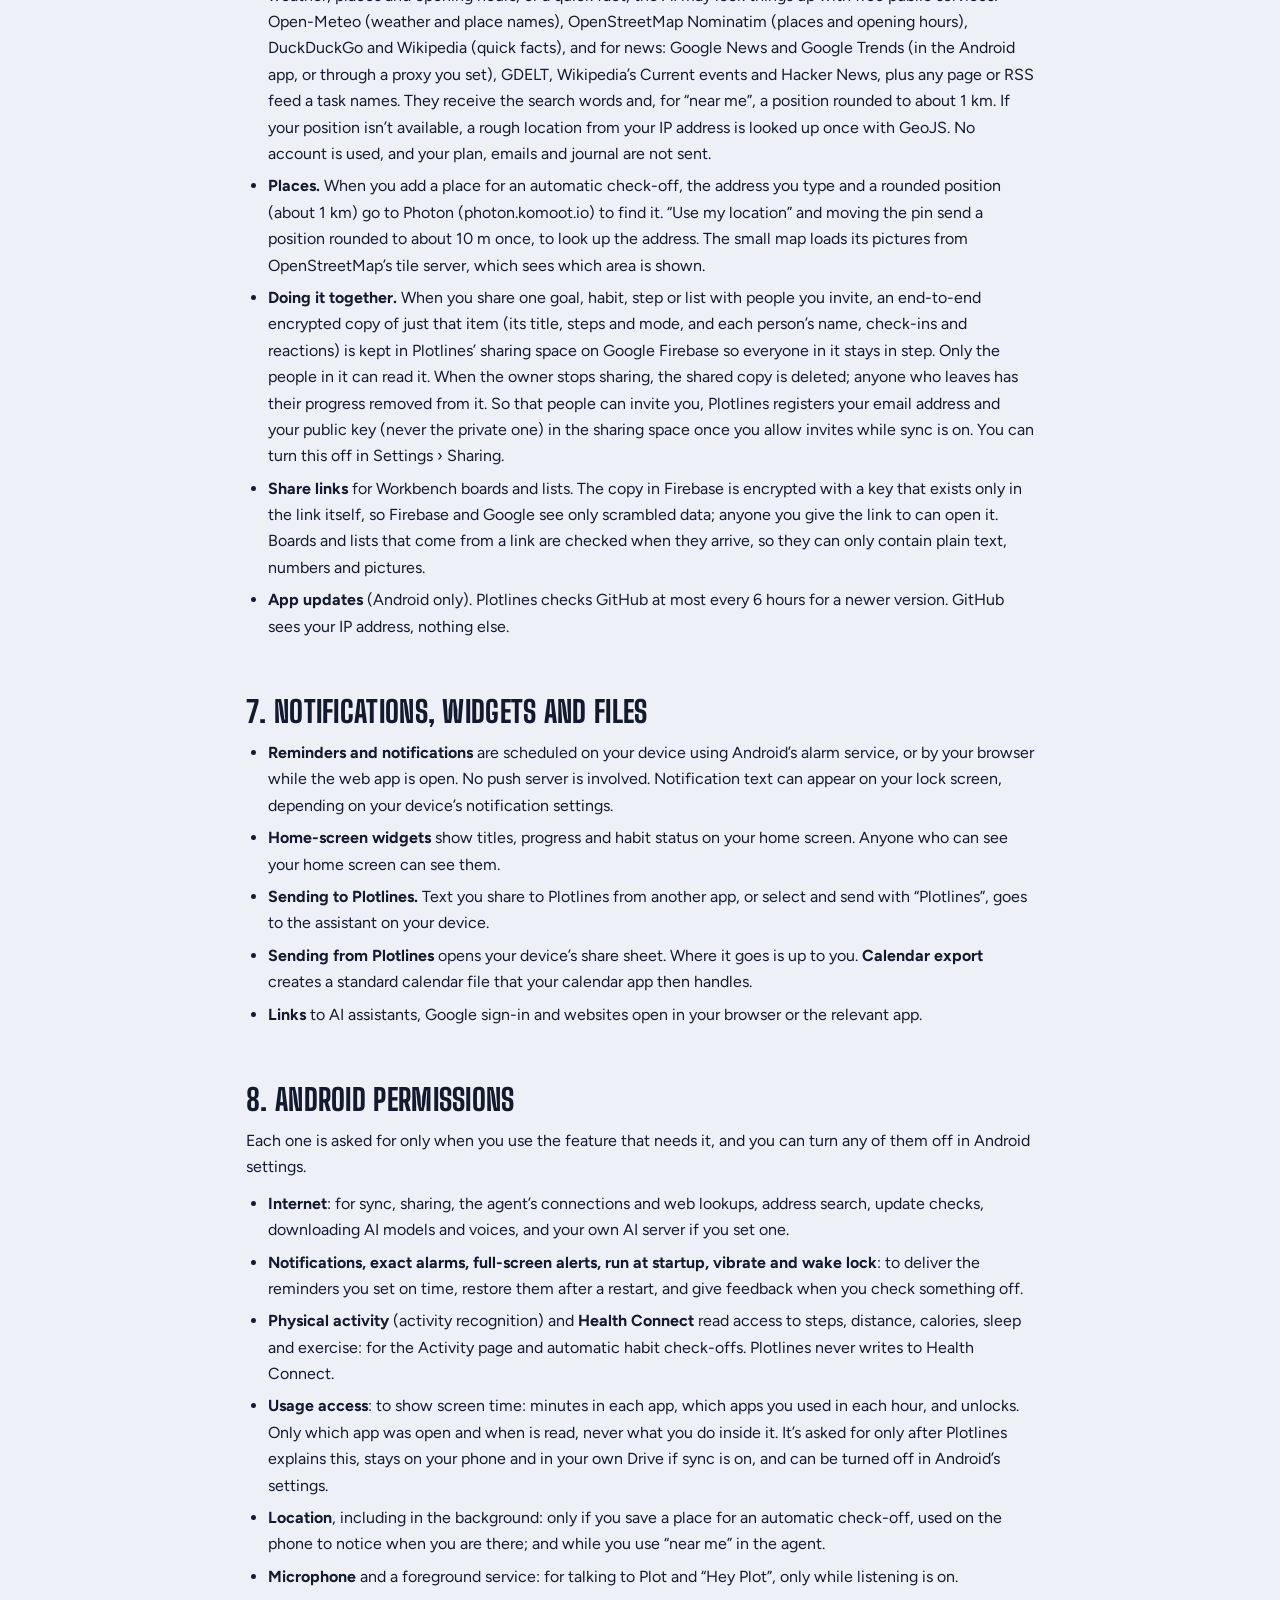
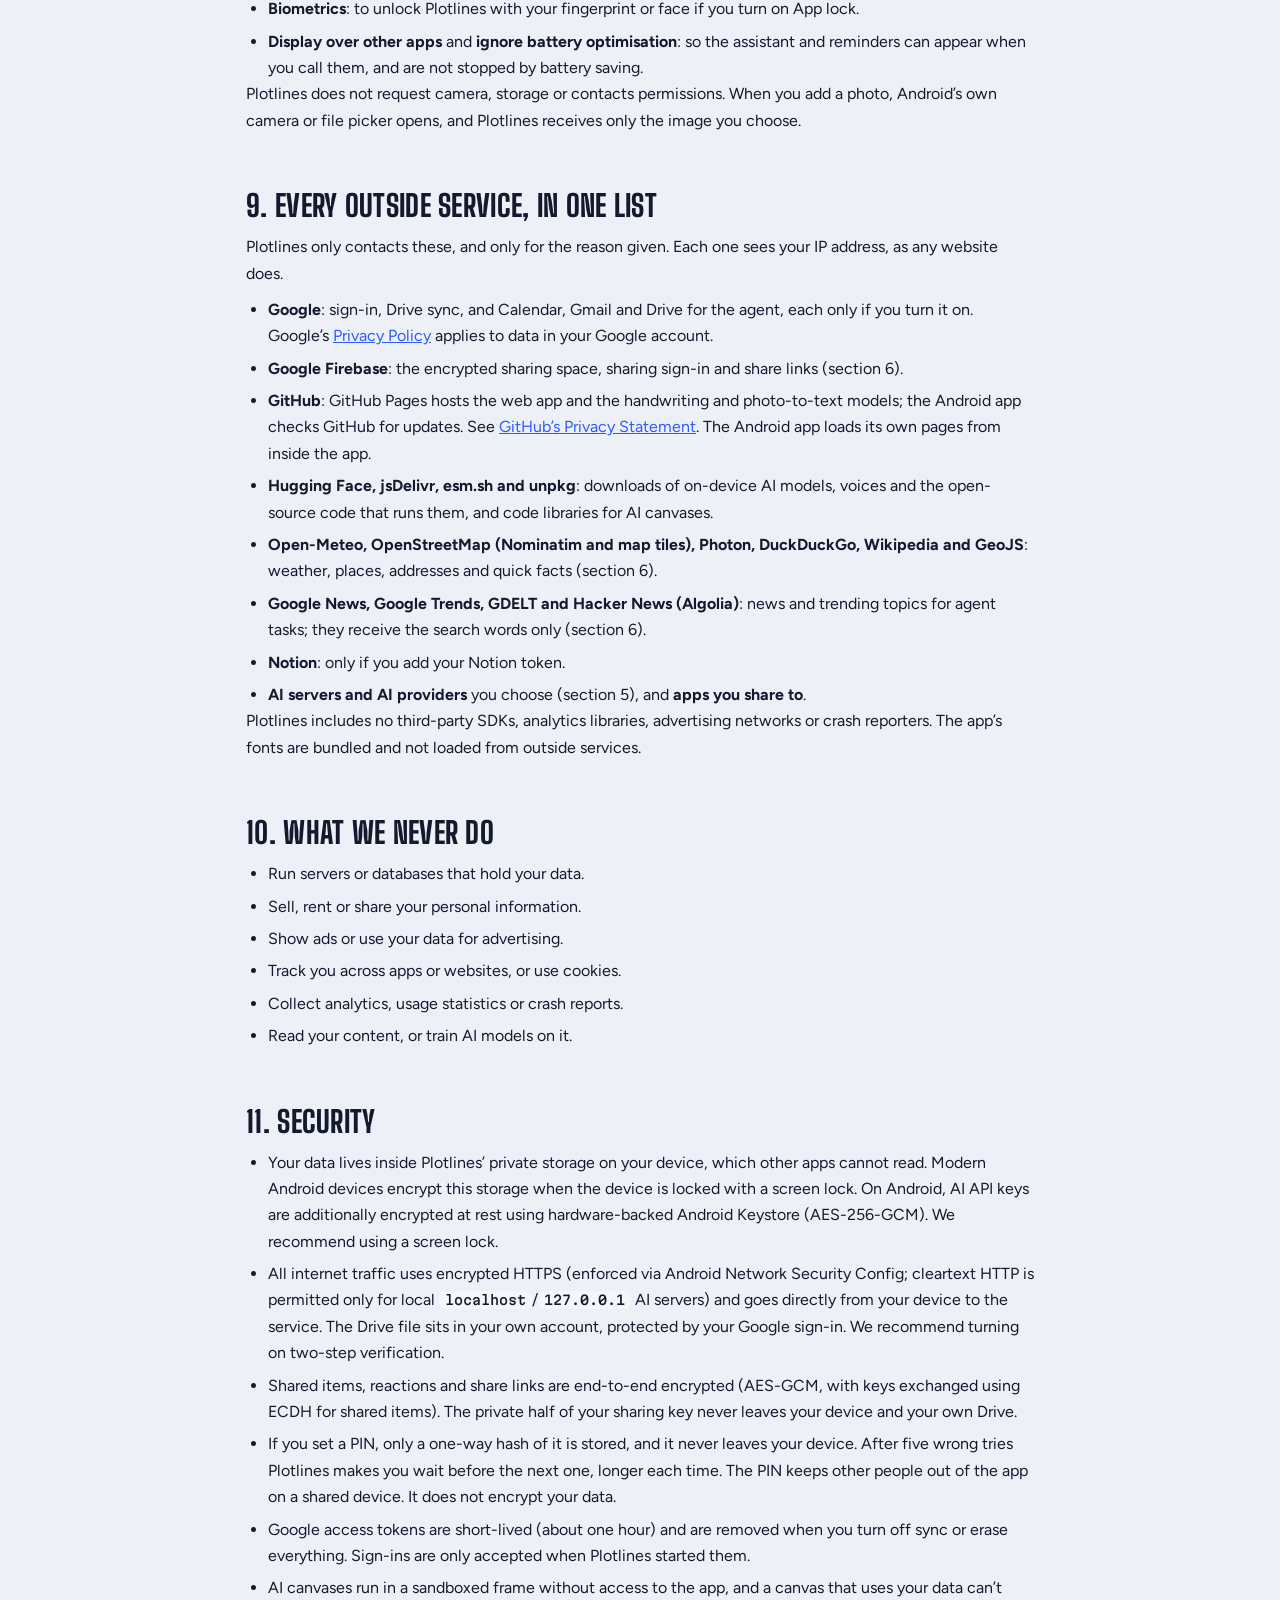
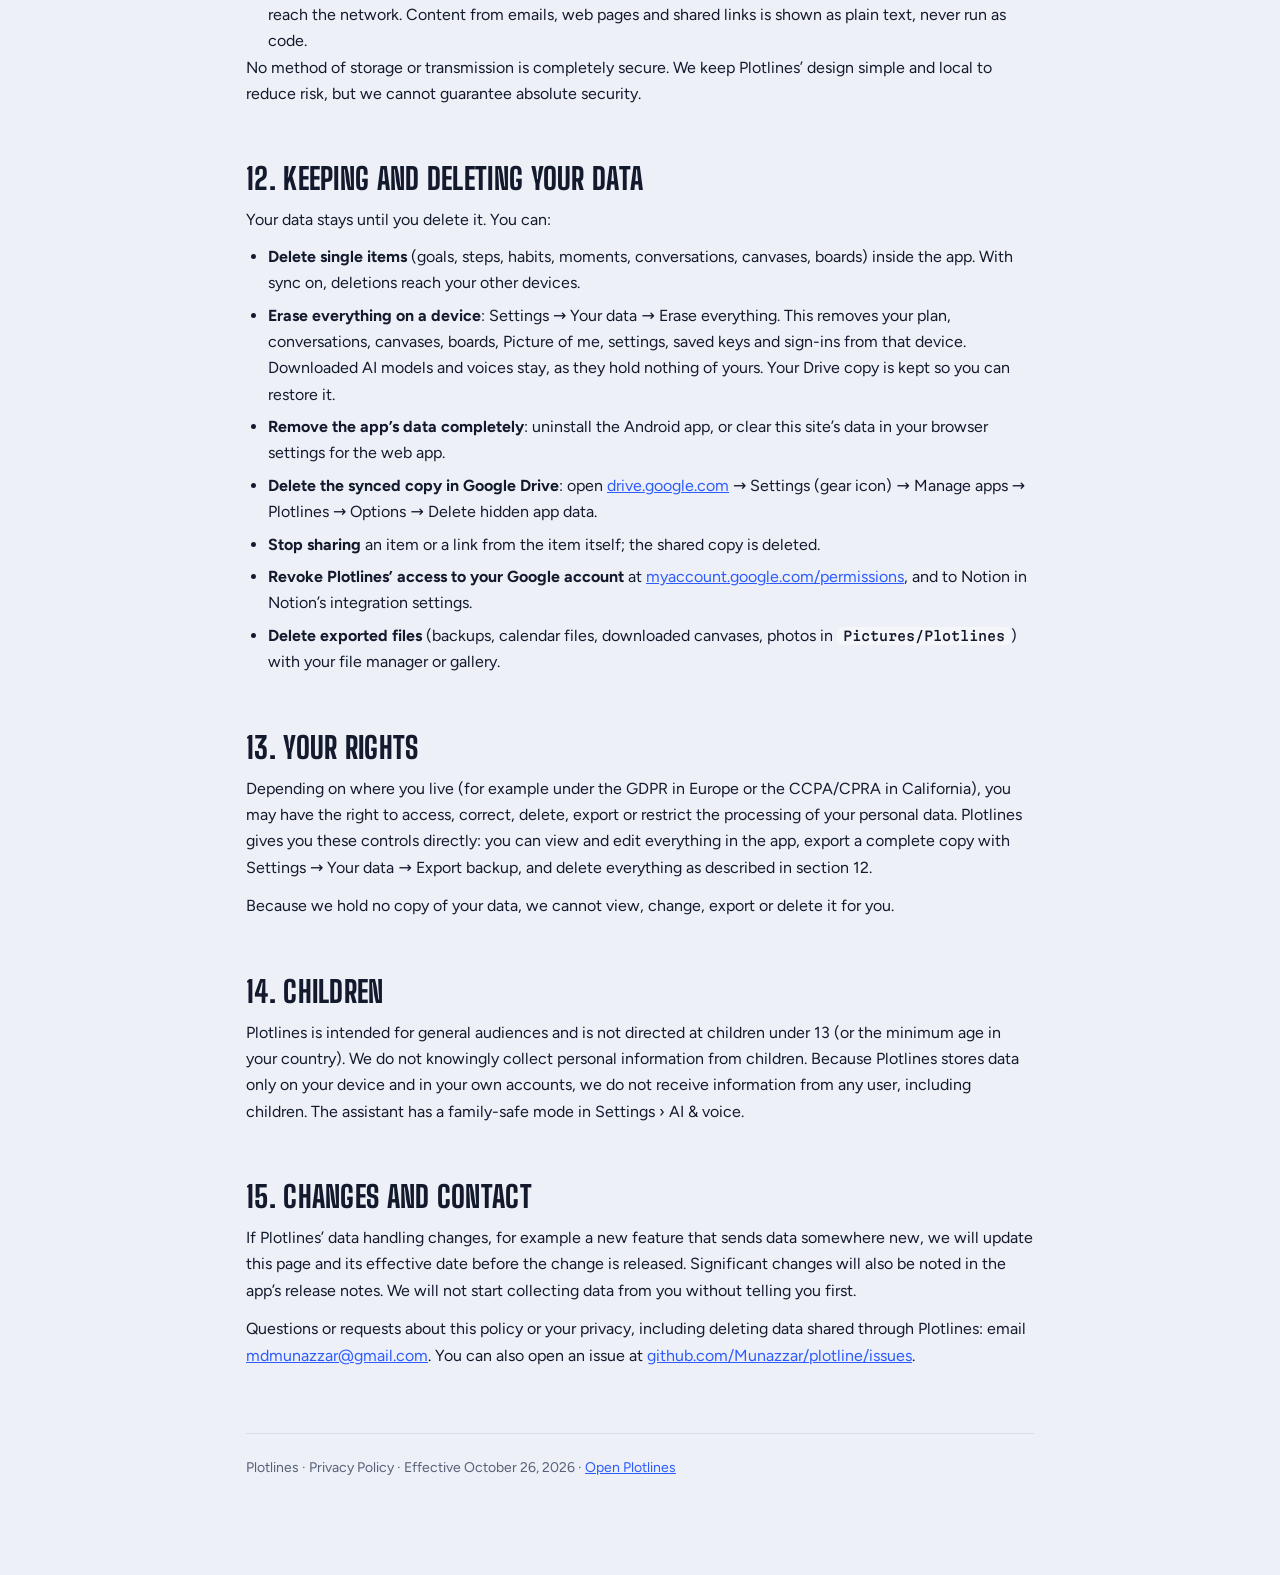
==== commit f470e80b: "Update Plotlines app icon, add Android 12+ Splash Screen API, update privacy policy, and add Android" ====
--- a/privacy.html
+++ b/privacy.html
@@ -148,7 +148,7 @@
 <p>Plot (the assistant and Live talk), Ask, Insights, Plan with AI, the agent, AI canvas, Picture of me, suggestions and “Fill in today” all use the AI you pick in Settings › AI &amp; voice:</p>
 <ul>
 <li><b>On-device AI</b> (the default). An open-source model is downloaded once (from Hugging Face, with the code that runs it from jsDelivr) and then runs on your phone or in your browser. Your questions and data stay on your device.</li>
-<li><b>Google Gemini (free tier) or your own AI server</b>, only if you pick one (Google Gemini via <code>generativelanguage.googleapis.com</code> with your own Google AI Studio key, Ollama or LM Studio on your computer, or a service such as OpenRouter). Your question and the parts of your data needed to answer it are sent straight from your device to that address and handled under its terms (on Google AI Studio’s unpaid free tier, Google may use prompts to improve its models; adding billing in AI Studio switches to paid private terms). We never see them.</li>
+<li><b>Free cloud AI providers or your own AI server</b>, only if you pick one: Google Gemini (<code>generativelanguage.googleapis.com</code>), Groq (<code>api.groq.com</code>), OpenRouter (<code>openrouter.ai</code>), Cerebras (<code>api.cerebras.ai</code>), Mistral (<code>api.mistral.ai</code>), or your own local server (Ollama or LM Studio). Your question and the parts of your data needed to answer it are sent straight from your device to the provider you choose and handled under its terms (for example, on Google AI Studio’s unpaid free tier, Google may use prompts to improve its models; adding billing switches to paid private terms). We never see them.</li>
 <li><b>AI providers with your own key</b>, only in Workbench and only if you pick one (OpenAI, Anthropic, Google Gemini, Groq, Mistral, DeepSeek, xAI or OpenRouter). The board or prompt you run goes straight from your device to that provider, under its terms.</li>
 <li><b>Copy and paste.</b> Plan with AI and Workbench can build a prompt that you copy into an assistant of your choice (for example Claude, ChatGPT or Gemini). Read the prompt before you paste it, and leave out anything you don’t want to share.</li>
 </ul>
@@ -217,8 +217,8 @@
 
 <h2 id="security">11. Security</h2>
 <ul>
-<li>Your data lives inside Plotlines’ private storage on your device, which other apps cannot read. Modern Android devices encrypt this storage when the device is locked with a screen lock. We recommend using one.</li>
-<li>All network traffic uses encrypted HTTPS and goes directly from your device to the service. The Drive file sits in your own account, protected by your Google sign-in. We recommend turning on two-step verification.</li>
+<li>Your data lives inside Plotlines’ private storage on your device, which other apps cannot read. Modern Android devices encrypt this storage when the device is locked with a screen lock. On Android, AI API keys are additionally encrypted at rest using hardware-backed Android Keystore (AES-256-GCM). We recommend using a screen lock.</li>
+<li>All internet traffic uses encrypted HTTPS (enforced via Android Network Security Config; cleartext HTTP is permitted only for local <code>localhost</code>/<code>127.0.0.1</code> AI servers) and goes directly from your device to the service. The Drive file sits in your own account, protected by your Google sign-in. We recommend turning on two-step verification.</li>
 <li>Shared items, reactions and share links are end-to-end encrypted (AES-GCM, with keys exchanged using ECDH for shared items). The private half of your sharing key never leaves your device and your own Drive.</li>
 <li>If you set a PIN, only a one-way hash of it is stored, and it never leaves your device. After five wrong tries Plotlines makes you wait before the next one, longer each time. The PIN keeps other people out of the app on a shared device. It does not encrypt your data.</li>
 <li>Google access tokens are short-lived (about one hour) and are removed when you turn off sync or erase everything. Sign-ins are only accepted when Plotlines started them.</li>
